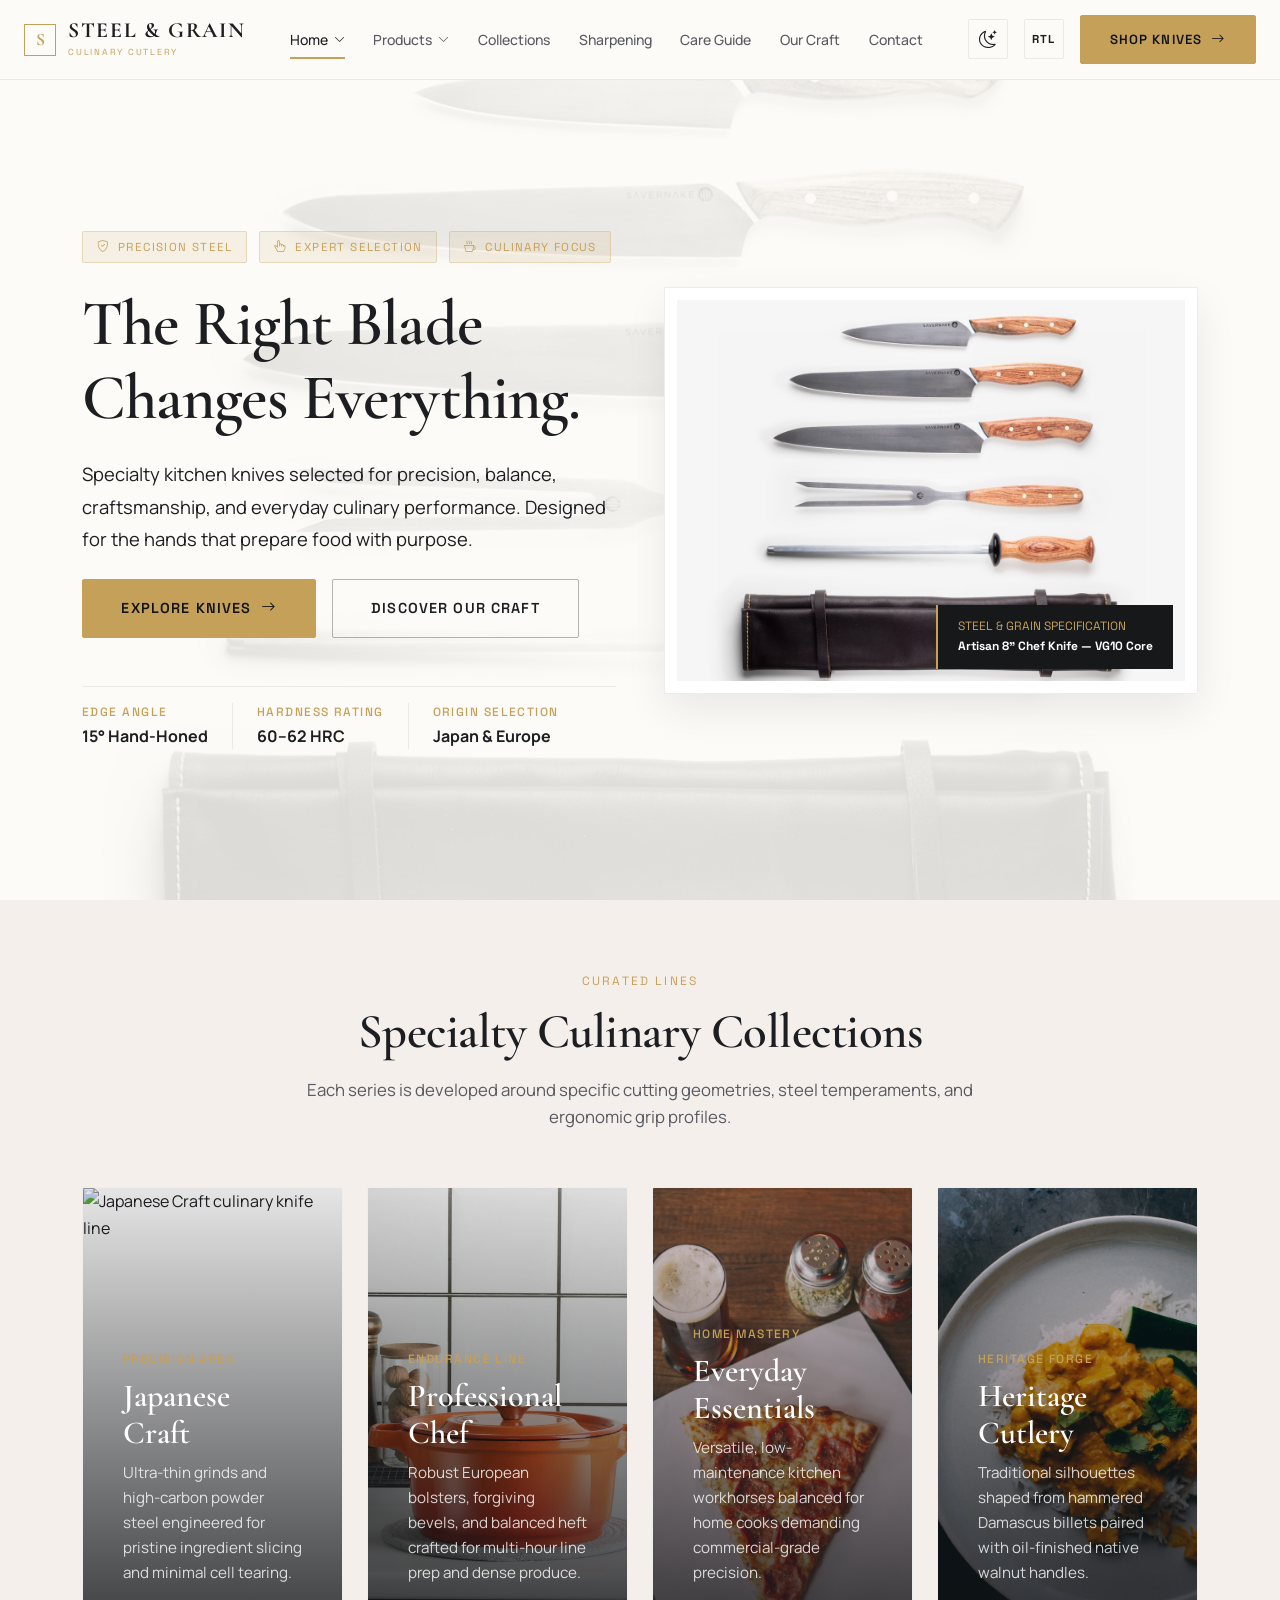
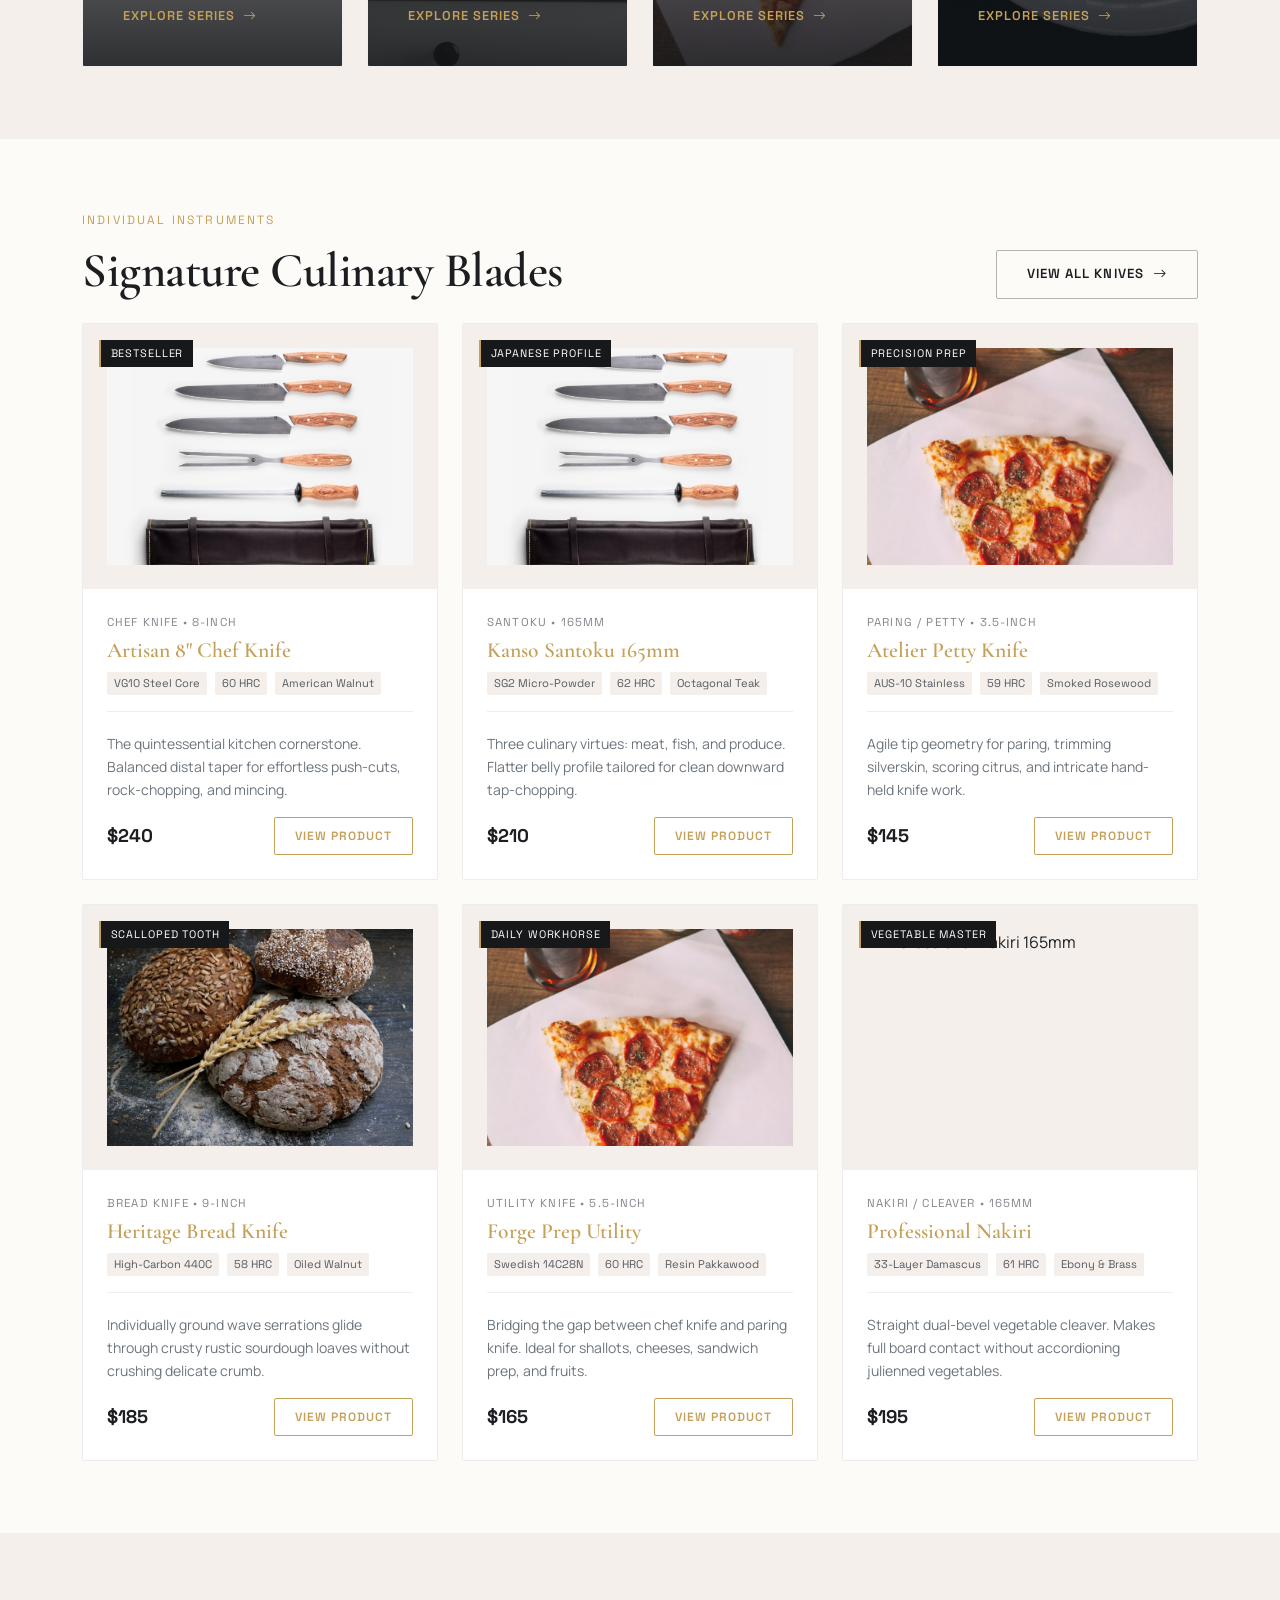
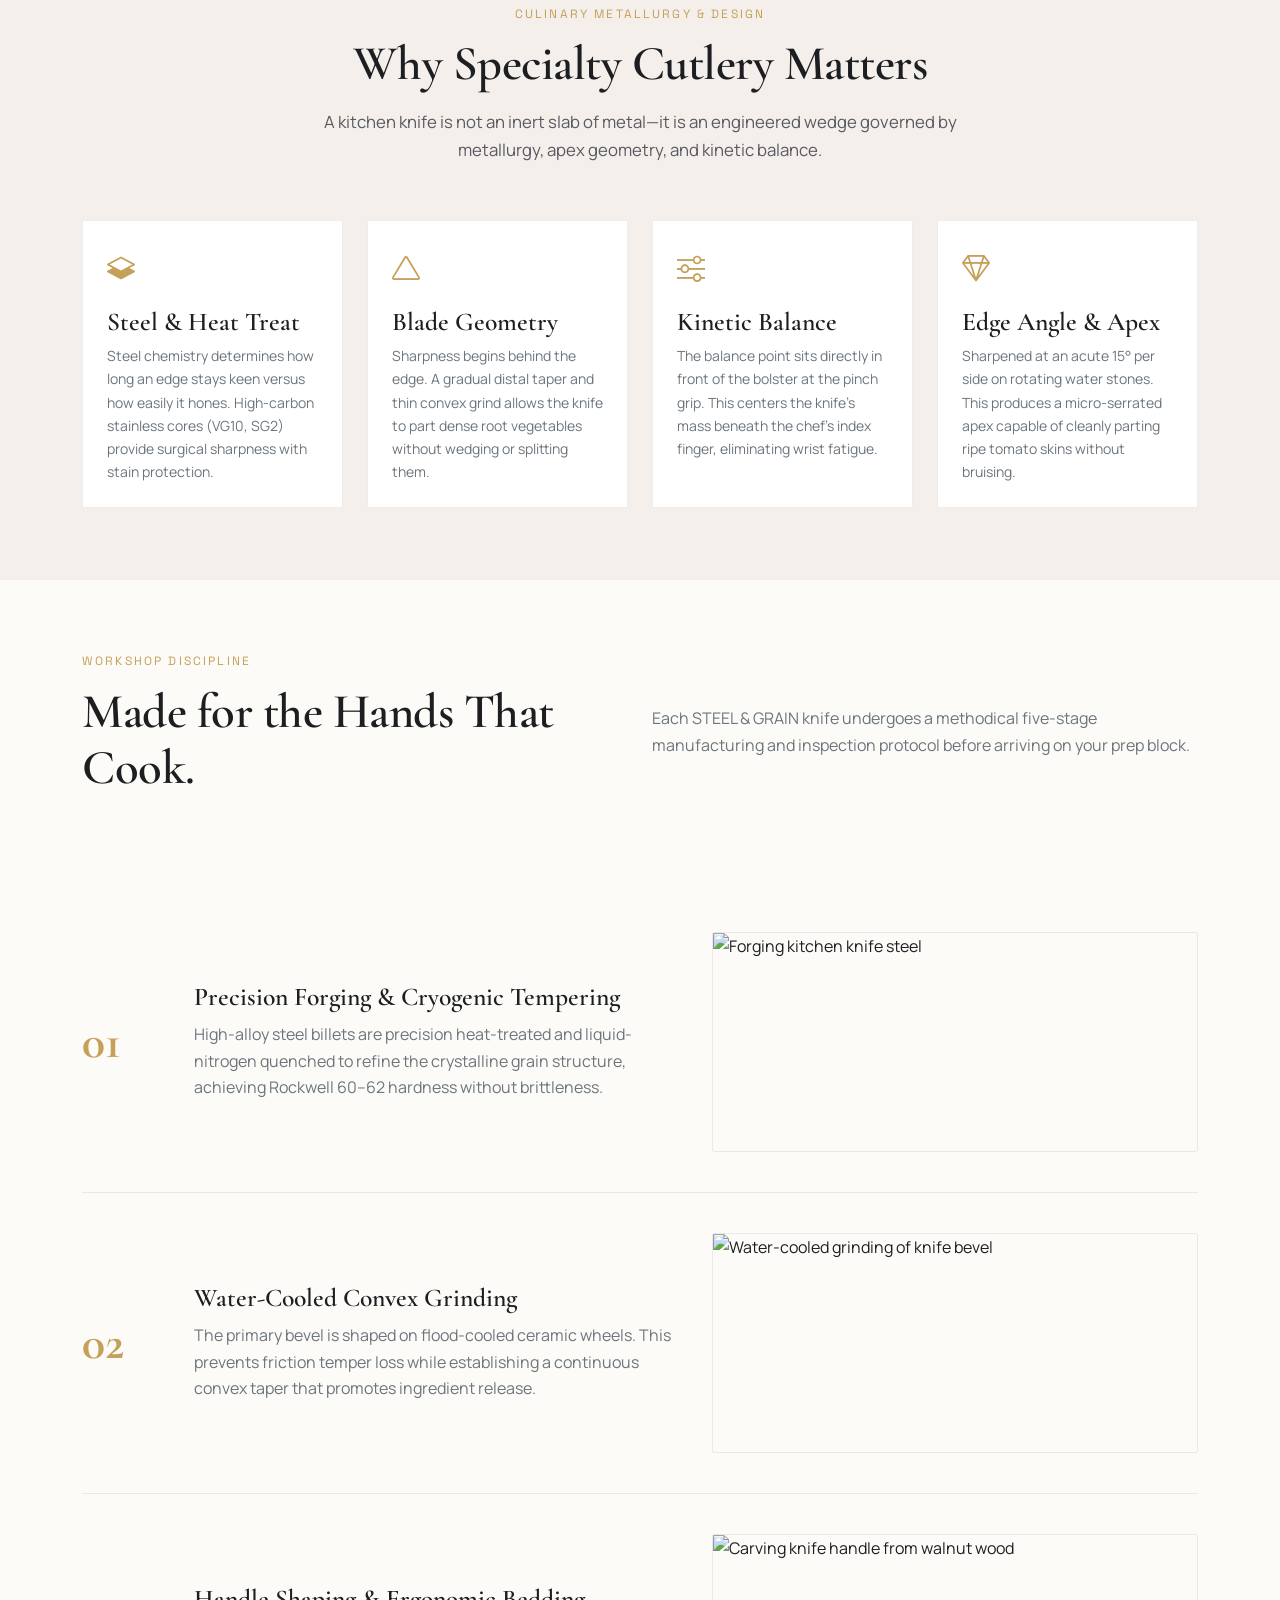
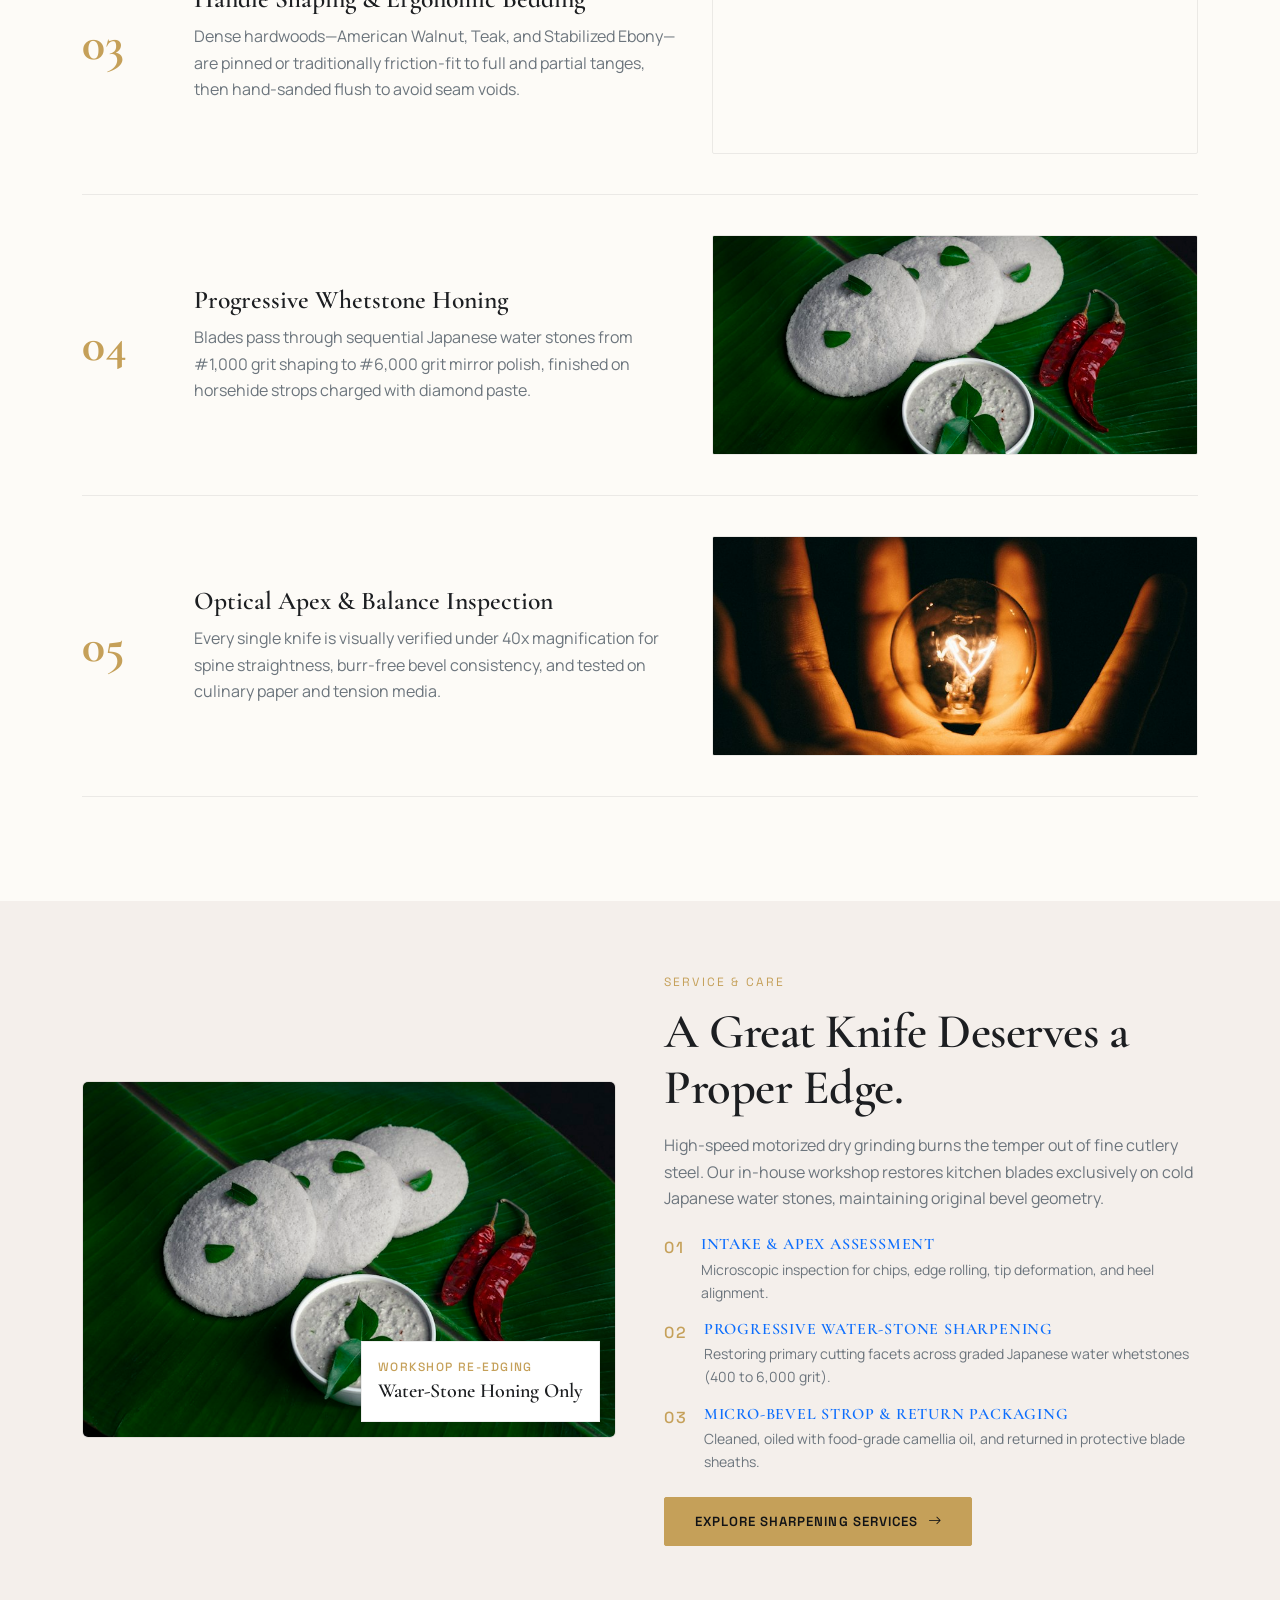
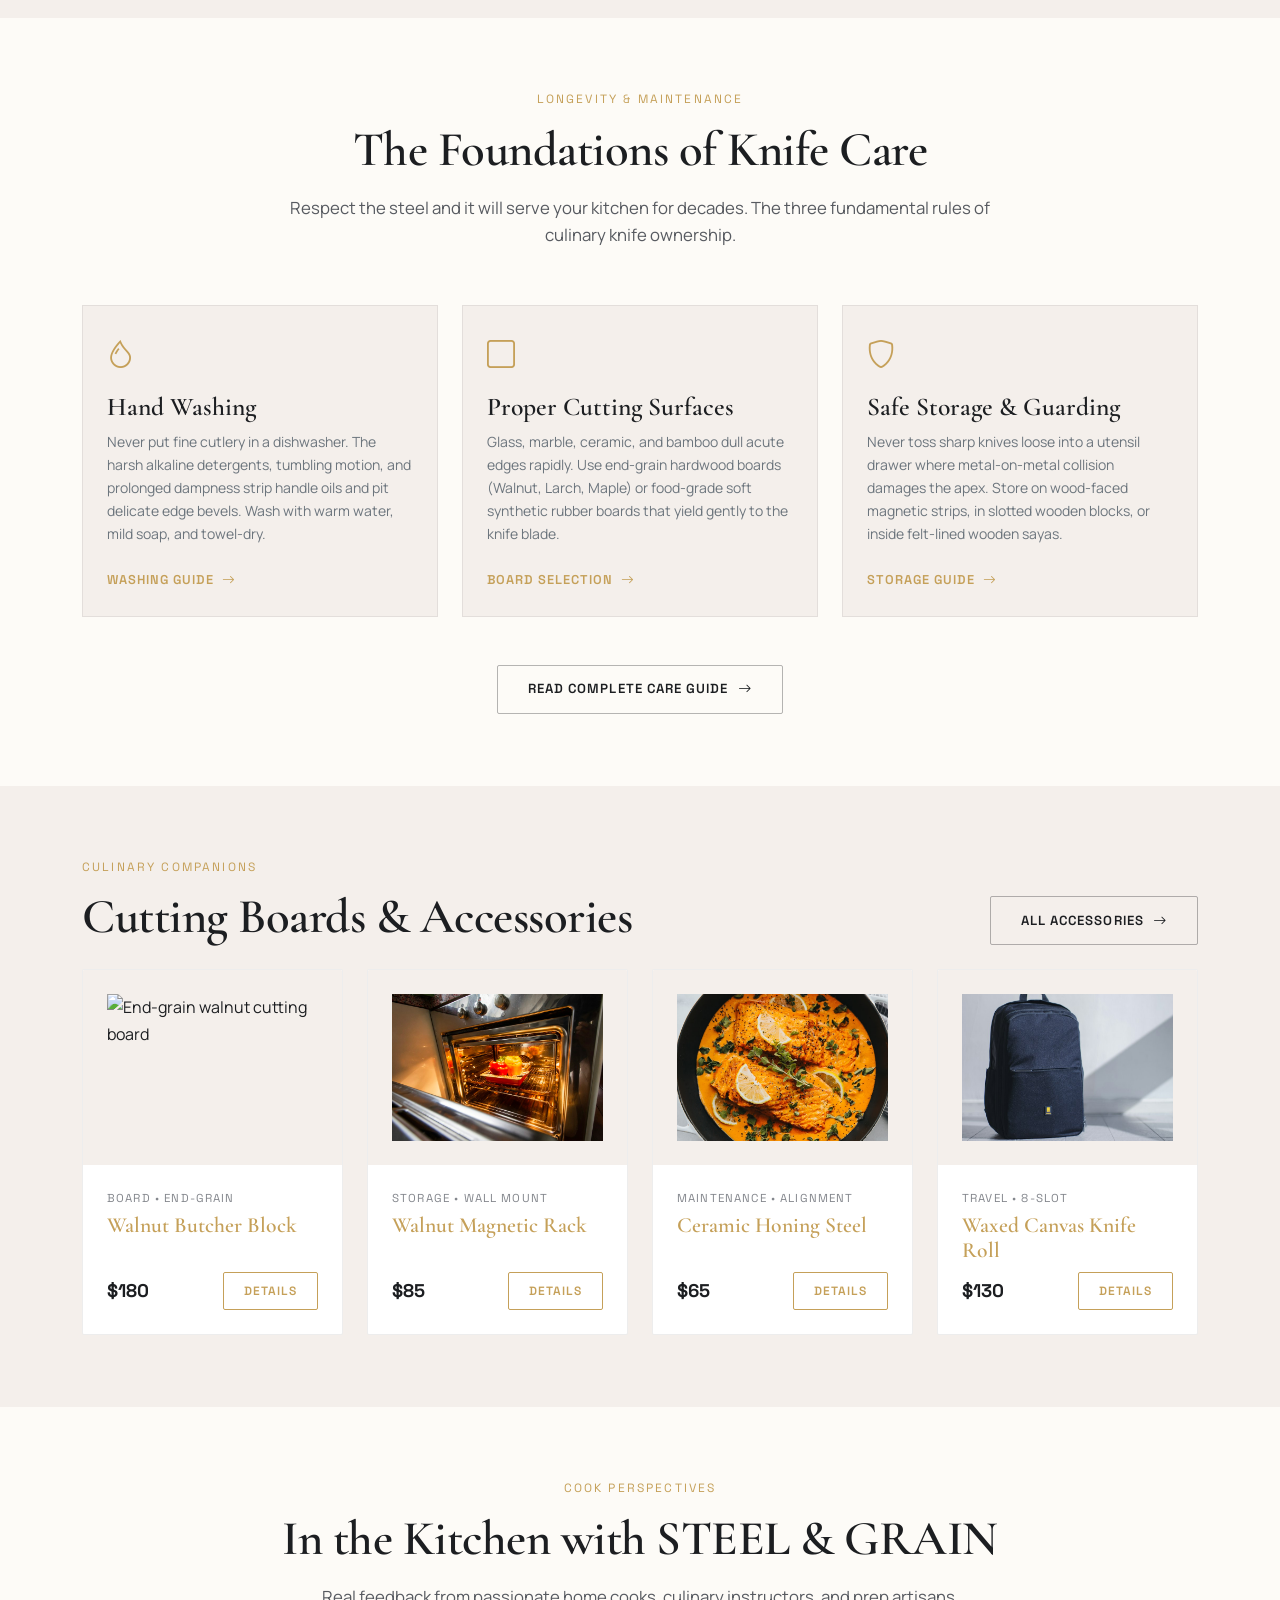
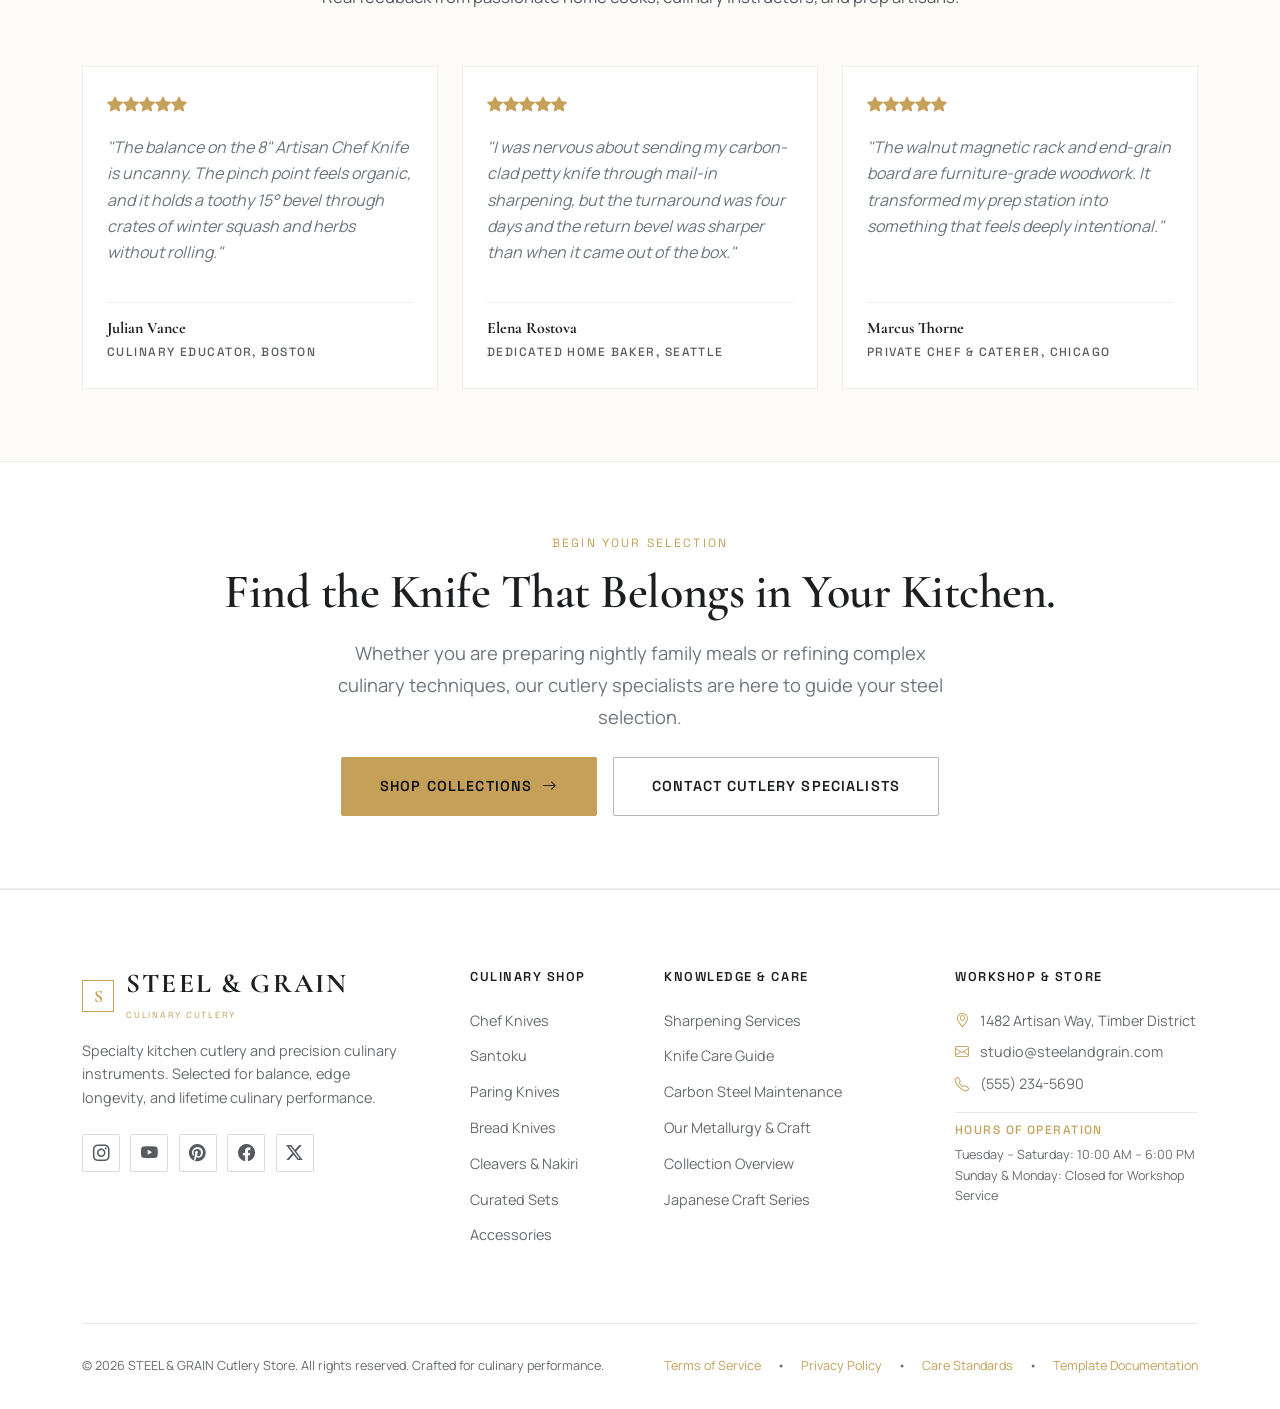
==== index.html @ d7cf9716 "Your commit message" ====
﻿<!DOCTYPE html>
<html lang="en" data-theme="light">

<head>
  <meta charset="UTF-8">
  <meta name="viewport" content="width=device-width, initial-scale=1.0">
  <title>STEEL & GRAIN - Precision Crafted Kitchen Knives & Specialty Cutlery</title>
  <meta name="description"
    content="Specialty culinary kitchen cutlery, Japanese-inspired blades, European chef knives, professional sharpening services, and knife care education.">
  <meta name="keywords"
    content="kitchen knives, chef knife, santoku, paring knife, culinary cutlery, knife sharpening, handcrafted kitchen knives">

  <!-- Open Graph Metadata -->
  <meta property="og:title" content="STEEL & GRAIN - Precision Crafted Kitchen Knives">
  <meta property="og:description"
    content="Precision cutlery selected for balance, edge retention, craftsmanship, and everyday culinary performance.">
  <meta property="og:image" content="assets/images/hero/hero-1.jpg">
  <meta property="og:type" content="website">

  <!-- Favicon -->
  <link rel="icon" type="image/svg+xml" href="assets/images/favicon.svg">
  <link rel="icon" type="image/png" sizes="32x32" href="assets/images/favicon-32x32.png">
  <link rel="apple-touch-icon" sizes="180x180" href="assets/images/apple-touch-icon.png">

  <!-- Stylesheets -->
  <link rel="stylesheet" href="assets/css/bootstrap.min.css">
  <link rel="stylesheet" href="assets/css/style.css">
</head>

<body>

  <!-- ==========================================================================
       HEADER & MANDATORY NAVBAR
       ========================================================================== -->
  <header class="site-header" id="siteHeader">
    <div class="navbar-container">
      <!-- Logo -->
      <a href="index.html" class="brand-logo" aria-label="STEEL & GRAIN Home">
        <div class="brand-symbol">S</div>
        <div class="brand-text">
          <span class="brand-title">STEEL & GRAIN</span>
          <span class="brand-sub">CULINARY CUTLERY</span>
        </div>
      </a>

      <!-- Desktop Navigation -->
      <nav class="d-none d-lg-block" aria-label="Main Navigation">
        <ul class="desktop-nav">
          <!-- Home Dropdown -->
          <li class="nav-item">
            <a href="index.html" class="nav-link-custom active" aria-haspopup="true" aria-expanded="false">
              Home <i class="bi bi-chevron-down"></i>
            </a>
            <div class="nav-dropdown">
              <a href="index.html" class="dropdown-link">
                <span>Home 1 &mdash; Brand Showcase</span>
                <span class="dropdown-tag">Default</span>
              </a>
              <a href="home-2.html" class="dropdown-link">
                <span>Home 2 &mdash; Inside the Craft</span>
                <span class="dropdown-tag">Editorial</span>
              </a>
            </div>
          </li>

          <!-- Products Dropdown -->
          <li class="nav-item">
            <a href="products.html" class="nav-link-custom" aria-haspopup="true" aria-expanded="false">
              Products <i class="bi bi-chevron-down"></i>
            </a>
            <div class="nav-dropdown dropdown-wide">
              <a href="products.html?type=chef" class="dropdown-link">
                <span>Chef Knives</span>
                <span class="dropdown-tag">6" / 8" / 10"</span>
              </a>
              <a href="products.html?type=santoku" class="dropdown-link">
                <span>Santoku</span>
                <span class="dropdown-tag">165mm / 180mm</span>
              </a>
              <a href="products.html?type=paring" class="dropdown-link">
                <span>Paring Knives</span>
                <span class="dropdown-tag">3.5" / 4"</span>
              </a>
              <a href="products.html?type=utility" class="dropdown-link">
                <span>Utility Knives</span>
                <span class="dropdown-tag">Prep Blades</span>
              </a>
              <a href="products.html?type=bread" class="dropdown-link">
                <span>Bread Knives</span>
                <span class="dropdown-tag">Serrated</span>
              </a>
              <a href="products.html?type=cleaver" class="dropdown-link">
                <span>Cleavers & Nakiri</span>
                <span class="dropdown-tag">Vegetable</span>
              </a>
              <a href="products.html?type=sets" class="dropdown-link">
                <span>Knife Sets</span>
                <span class="dropdown-tag">Curated</span>
              </a>
              <a href="products.html?type=accessories" class="dropdown-link">
                <span>Accessories</span>
                <span class="dropdown-tag">Boards & Rolls</span>
              </a>
            </div>
          </li>

          <li class="nav-item"><a href="collections.html" class="nav-link-custom">Collections</a></li>
          <li class="nav-item"><a href="sharpening.html" class="nav-link-custom">Sharpening</a></li>
          <li class="nav-item"><a href="care-guide.html" class="nav-link-custom">Care Guide</a></li>
          <li class="nav-item"><a href="our-craft.html" class="nav-link-custom">Our Craft</a></li>
          <li class="nav-item"><a href="contact.html" class="nav-link-custom">Contact</a></li>
        </ul>
      </nav>

      <!-- Actions: Theme Toggle & Shop Knives CTA -->
      <div class="header-actions">
        <button type="button" class="theme-toggle-btn" id="themeToggle" aria-label="Toggle Dark/Light Mode">
          <i class="bi bi-moon-stars"></i>
        </button>
        <button type="button" class="rtl-toggle-btn" id="rtlToggle" aria-label="Toggle RTL/LTR Direction">RTL</button>

        <a href="products.html" class="btn btn-brass d-none d-sm-inline-flex">
          <span>Shop Knives</span>
          <i class="bi bi-arrow-right"></i>
        </a>

        <!-- Mobile Hamburger Toggle -->
        <button type="button" class="mobile-nav-toggle" id="mobileNavToggle" aria-label="Toggle Mobile Navigation"
          aria-expanded="false">
          <i class="bi bi-list"></i>
        </button>
      </div>
    </div>
  </header>

  <!-- Mobile Navigation Drawer -->
  <div class="mobile-nav-drawer" id="mobileNavDrawer">
    <div class="mobile-nav-content-wrap">
      <div class="mobile-nav-body">
        <ul class="mobile-nav-list">
          <!-- Home -->
          <li class="mobile-nav-item">
            <a href="#" class="mobile-nav-link mobile-dropdown-toggle">
              <span>Home</span>
              <i class="bi bi-chevron-down"></i>
            </a>
            <ul class="mobile-subnav">
              <li>
                <a href="index.html" class="mobile-subnav-link">
                  <span>Home 1 &mdash; Brand Showcase</span>
                  <span class="dropdown-tag">Default</span>
                </a>
              </li>
              <li>
                <a href="home-2.html" class="mobile-subnav-link">
                  <span>Home 2 &mdash; Inside the Craft</span>
                  <span class="dropdown-tag">Editorial</span>
                </a>
              </li>
            </ul>
          </li>

          <!-- Products -->
          <li class="mobile-nav-item">
            <a href="#" class="mobile-nav-link mobile-dropdown-toggle">
              <span>Products</span>
              <i class="bi bi-chevron-down"></i>
            </a>
            <ul class="mobile-subnav">
              <li>
                <a href="products.html" class="mobile-subnav-link">
                  <span>All Products</span>
                  <span class="dropdown-tag">Overview</span>
                </a>
              </li>
              <li>
                <a href="products.html?type=chef" class="mobile-subnav-link">
                  <span>Chef Knives</span>
                  <span class="dropdown-tag">6" / 8" / 10"</span>
                </a>
              </li>
              <li>
                <a href="products.html?type=santoku" class="mobile-subnav-link">
                  <span>Santoku</span>
                  <span class="dropdown-tag">165mm / 180mm</span>
                </a>
              </li>
              <li>
                <a href="products.html?type=paring" class="mobile-subnav-link">
                  <span>Paring Knives</span>
                  <span class="dropdown-tag">3.5" / 4"</span>
                </a>
              </li>
              <li>
                <a href="products.html?type=utility" class="mobile-subnav-link">
                  <span>Utility Knives</span>
                  <span class="dropdown-tag">Prep Blades</span>
                </a>
              </li>
              <li>
                <a href="products.html?type=bread" class="mobile-subnav-link">
                  <span>Bread Knives</span>
                  <span class="dropdown-tag">Serrated</span>
                </a>
              </li>
              <li>
                <a href="products.html?type=cleaver" class="mobile-subnav-link">
                  <span>Cleavers & Nakiri</span>
                  <span class="dropdown-tag">Vegetable</span>
                </a>
              </li>
              <li>
                <a href="products.html?type=sets" class="mobile-subnav-link">
                  <span>Knife Sets</span>
                  <span class="dropdown-tag">Curated</span>
                </a>
              </li>
              <li>
                <a href="products.html?type=accessories" class="mobile-subnav-link">
                  <span>Accessories</span>
                  <span class="dropdown-tag">Boards & Rolls</span>
                </a>
              </li>
            </ul>
          </li>

          <li class="mobile-nav-item"><a href="collections.html" class="mobile-nav-link">Collections</a></li>
          <li class="mobile-nav-item"><a href="sharpening.html" class="mobile-nav-link">Sharpening</a></li>
          <li class="mobile-nav-item"><a href="care-guide.html" class="mobile-nav-link">Care Guide</a></li>
          <li class="mobile-nav-item"><a href="our-craft.html" class="mobile-nav-link">Our Craft</a></li>
          <li class="mobile-nav-item"><a href="contact.html" class="mobile-nav-link">Contact</a></li>
        </ul>
      </div>

      <!-- Controls & CTA inside Menu Page -->
      <div class="mobile-drawer-footer pt-4 border-top border-subtle">
        <div class="drawer-controls-box mb-3 p-3 bg-subtle rounded border border-subtle">
          <div class="d-flex align-items-center justify-content-between py-1">
            <span class="font-mono small text-secondary">Color Theme</span>
            <button type="button" class="theme-toggle-btn" aria-label="Toggle Dark/Light Mode">
              <i class="bi bi-moon-stars"></i>
            </button>
          </div>
          <div class="divider-fine my-2" style="margin: 0.5rem 0 !important;"></div>
          <div class="d-flex align-items-center justify-content-between py-1">
            <span class="font-mono small text-secondary">Layout Direction</span>
            <button type="button" class="rtl-toggle-btn" aria-label="Toggle RTL/LTR Direction">RTL</button>
          </div>
        </div>

        <a href="products.html" class="btn btn-brass w-100 mb-3">
          <span>Shop Knives</span>
          <i class="bi bi-arrow-right"></i>
        </a>
        <p class="tech-label text-muted text-center mb-0">STEEL & GRAIN &mdash; EST. 2018</p>
      </div>
    </div>
  </div>

  <main>
    <!-- ==========================================================================
         HERO SECTION
         ========================================================================== -->
    <section class="hero-editorial">
      <img src="assets/images/hero/hero-1.jpg" alt="Culinary chef knife on prep counter" class="hero-bg-overlay">
      <div class="container position-relative">
        <div class="row align-items-center g-5">
          <div class="col-lg-6 hero-fade">
            <div class="hero-indicators">
              <span class="hero-pill"><i class="bi bi-shield-check"></i> Precision Steel</span>
              <span class="hero-pill"><i class="bi bi-hand-index-thumb"></i> Expert Selection</span>
              <span class="hero-pill"><i class="bi bi-cup-hot"></i> Culinary Focus</span>
            </div>
            <h1 class="font-display">The Right Blade Changes Everything.</h1>
            <p class="lead my-4">
              Specialty kitchen knives selected for precision, balance, craftsmanship, and everyday culinary
              performance. Designed for the hands that prepare food with purpose.
            </p>
            <div class="d-flex flex-wrap gap-3">
              <a href="products.html" class="btn btn-brass btn-lg-custom">
                <span>Explore Knives</span>
                <i class="bi bi-arrow-right"></i>
              </a>
              <a href="our-craft.html" class="btn btn-outline-custom btn-lg-custom">
                <span>Discover Our Craft</span>
              </a>
            </div>
            <div class="mt-5 pt-3 border-top border-subtle d-flex gap-4">
              <div>
                <span class="tech-label text-brass d-block">Edge Angle</span>
                <span class="fw-bold font-mono">15&deg; Hand-Honed</span>
              </div>
              <div class="border-start border-subtle ps-4">
                <span class="tech-label text-brass d-block">Hardness Rating</span>
                <span class="fw-bold font-mono">60&ndash;62 HRC</span>
              </div>
              <div class="border-start border-subtle ps-4">
                <span class="tech-label text-brass d-block">Origin Selection</span>
                <span class="fw-bold font-mono">Japan & Europe</span>
              </div>
            </div>
          </div>

          <div class="col-lg-6 hero-fade">
            <div class="hero-image-frame">
              <img src="assets/images/hero/hero-1.jpg"
                alt="Macro view of precision chef knife slicing fresh ingredients" data-lightbox-trigger>
              <div class="hero-image-tag">
                <div class="text-brass">STEEL & GRAIN SPECIFICATION</div>
                <div class="fw-bold">Artisan 8" Chef Knife &mdash; VG10 Core</div>
              </div>
            </div>
          </div>
        </div>
      </div>
    </section>

    <!-- ==========================================================================
         FEATURED COLLECTIONS
         ========================================================================== -->
    <section class="py-5 bg-subtle curated-lines-section" id="curated-collections">
      <div class="container py-lg-4">
        <div class="section-header text-center scroll-reveal">
          <span class="section-eyebrow">Curated Lines</span>
          <h2 class="section-title">Specialty Culinary Collections</h2>
          <p class="section-subtitle">Each series is developed around specific cutting geometries, steel temperaments,
            and ergonomic grip profiles.</p>
        </div>

        <div class="row g-4 justify-content-center">
          <div class="col-12 col-md-6 col-lg-3 scroll-reveal">
            <div class="collection-card-lg">
              <img src="assets/images/santoku/atelier-santoku-180.jpg" alt="Japanese Craft culinary knife line">
              <div class="collection-card-overlay">
                <span class="badge-mono text-brass mb-2">PRECISION APEX</span>
                <h3>Japanese Craft</h3>
                <p>Ultra-thin grinds and high-carbon powder steel engineered for pristine ingredient slicing and minimal
                  cell tearing.</p>
                <a href="collection-details.html" class="link-arrow">Explore Series <i
                    class="bi bi-arrow-right"></i></a>
              </div>
            </div>
          </div>

          <div class="col-12 col-md-6 col-lg-3 scroll-reveal">
            <div class="collection-card-lg">
              <img src="assets/images/chef-knives/pro-10-chef.jpg" alt="Professional Chef cutlery series">
              <div class="collection-card-overlay">
                <span class="badge-mono text-brass mb-2">ENDURANCE LINE</span>
                <h3>Professional Chef</h3>
                <p>Robust European bolsters, forgiving bevels, and balanced heft crafted for multi-hour line prep and
                  dense produce.</p>
                <a href="collections.html" class="link-arrow">Explore Series <i class="bi bi-arrow-right"></i></a>
              </div>
            </div>
          </div>

          <div class="col-12 col-md-6 col-lg-3 scroll-reveal">
            <div class="collection-card-lg">
              <img src="assets/images/chef-knives/kanso-6-chef.jpg" alt="Everyday Essentials cutlery">
              <div class="collection-card-overlay">
                <span class="badge-mono text-brass mb-2">HOME MASTERY</span>
                <h3>Everyday Essentials</h3>
                <p>Versatile, low-maintenance kitchen workhorses balanced for home cooks demanding commercial-grade
                  precision.</p>
                <a href="collections.html" class="link-arrow">Explore Series <i class="bi bi-arrow-right"></i></a>
              </div>
            </div>
          </div>

          <div class="col-12 col-md-6 col-lg-3 scroll-reveal">
            <div class="collection-card-lg">
              <img src="assets/images/cleavers/heritage-cleaver.jpg" alt="Heritage Cutlery collection">
              <div class="collection-card-overlay">
                <span class="badge-mono text-brass mb-2">HERITAGE FORGE</span>
                <h3>Heritage Cutlery</h3>
                <p>Traditional silhouettes shaped from hammered Damascus billets paired with oil-finished native walnut
                  handles.</p>
                <a href="collections.html" class="link-arrow">Explore Series <i class="bi bi-arrow-right"></i></a>
              </div>
            </div>
          </div>
        </div>
      </div>
    </section>

    <!-- ==========================================================================
         SIGNATURE KNIVES SHOWCASE
         ========================================================================== -->
    <section class="py-5">
      <div class="container py-lg-4">
        <div class="d-flex flex-wrap justify-content-between align-items-end mb-4 scroll-reveal">
          <div>
            <span class="section-eyebrow">Individual Instruments</span>
            <h2 class="section-title mb-0">Signature Culinary Blades</h2>
          </div>
          <a href="products.html" class="btn btn-outline-custom mt-3 mt-sm-0">
            <span>View All Knives</span>
            <i class="bi bi-arrow-right"></i>
          </a>
        </div>

        <div class="row g-4">
          <!-- Knife 1: Artisan 8" Chef -->
          <div class="col-md-6 col-lg-4 scroll-reveal">
            <div class="knife-card">
              <div class="knife-card-media">
                <span class="knife-card-badge">Bestseller</span>
                <img src="assets/images/chef-knives/artisan-8-chef.jpg" alt="Artisan 8 inch Chef Knife">
              </div>
              <div class="knife-card-body">
                <span class="knife-card-type">Chef Knife &bull; 8-Inch</span>
                <h3 class="knife-card-title"><a href="product-details.html">Artisan 8" Chef Knife</a></h3>
                <div class="knife-card-specs">
                  <span class="spec-pill">VG10 Steel Core</span>
                  <span class="spec-pill">60 HRC</span>
                  <span class="spec-pill">American Walnut</span>
                </div>
                <p class="small text-secondary mb-3">
                  The quintessential kitchen cornerstone. Balanced distal taper for effortless push-cuts, rock-chopping,
                  and mincing.
                </p>
                <div class="knife-card-footer">
                  <span class="knife-price">$240</span>
                  <a href="product-details.html" class="btn btn-sm-custom btn-outline-brass">View Product</a>
                </div>
              </div>
            </div>
          </div>

          <!-- Knife 2: Kanso Santoku -->
          <div class="col-md-6 col-lg-4 scroll-reveal">
            <div class="knife-card">
              <div class="knife-card-media">
                <span class="knife-card-badge">Japanese Profile</span>
                <img src="assets/images/santoku/kanso-santoku-165.jpg" alt="Kanso Santoku 165mm">
              </div>
              <div class="knife-card-body">
                <span class="knife-card-type">Santoku &bull; 165mm</span>
                <h3 class="knife-card-title"><a href="product-details.html">Kanso Santoku 165mm</a></h3>
                <div class="knife-card-specs">
                  <span class="spec-pill">SG2 Micro-Powder</span>
                  <span class="spec-pill">62 HRC</span>
                  <span class="spec-pill">Octagonal Teak</span>
                </div>
                <p class="small text-secondary mb-3">
                  Three culinary virtues: meat, fish, and produce. Flatter belly profile tailored for clean downward
                  tap-chopping.
                </p>
                <div class="knife-card-footer">
                  <span class="knife-price">$210</span>
                  <a href="product-details.html" class="btn btn-sm-custom btn-outline-brass">View Product</a>
                </div>
              </div>
            </div>
          </div>

          <!-- Knife 3: Atelier Petty -->
          <div class="col-md-6 col-lg-4 scroll-reveal">
            <div class="knife-card">
              <div class="knife-card-media">
                <span class="knife-card-badge">Precision Prep</span>
                <img src="assets/images/paring/petty-paring-35.jpg" alt="Atelier Petty Knife 3.5 inch">
              </div>
              <div class="knife-card-body">
                <span class="knife-card-type">Paring / Petty &bull; 3.5-Inch</span>
                <h3 class="knife-card-title"><a href="product-details.html">Atelier Petty Knife</a></h3>
                <div class="knife-card-specs">
                  <span class="spec-pill">AUS-10 Stainless</span>
                  <span class="spec-pill">59 HRC</span>
                  <span class="spec-pill">Smoked Rosewood</span>
                </div>
                <p class="small text-secondary mb-3">
                  Agile tip geometry for paring, trimming silverskin, scoring citrus, and intricate hand-held knife
                  work.
                </p>
                <div class="knife-card-footer">
                  <span class="knife-price">$145</span>
                  <a href="product-details.html" class="btn btn-sm-custom btn-outline-brass">View Product</a>
                </div>
              </div>
            </div>
          </div>

          <!-- Knife 4: Heritage Bread Knife -->
          <div class="col-md-6 col-lg-4 scroll-reveal">
            <div class="knife-card">
              <div class="knife-card-media">
                <span class="knife-card-badge">Scalloped Tooth</span>
                <img src="assets/images/bread-knives/heritage-bread-9.jpg" alt="Heritage 9 inch Bread Knife">
              </div>
              <div class="knife-card-body">
                <span class="knife-card-type">Bread Knife &bull; 9-Inch</span>
                <h3 class="knife-card-title"><a href="product-details.html">Heritage Bread Knife</a></h3>
                <div class="knife-card-specs">
                  <span class="spec-pill">High-Carbon 440C</span>
                  <span class="spec-pill">58 HRC</span>
                  <span class="spec-pill">Oiled Walnut</span>
                </div>
                <p class="small text-secondary mb-3">
                  Individually ground wave serrations glide through crusty rustic sourdough loaves without crushing
                  delicate crumb.
                </p>
                <div class="knife-card-footer">
                  <span class="knife-price">$185</span>
                  <a href="product-details.html" class="btn btn-sm-custom btn-outline-brass">View Product</a>
                </div>
              </div>
            </div>
          </div>

          <!-- Knife 5: Forge Prep Utility -->
          <div class="col-md-6 col-lg-4 scroll-reveal">
            <div class="knife-card">
              <div class="knife-card-media">
                <span class="knife-card-badge">Daily Workhorse</span>
                <img src="assets/images/chef-knives/kanso-6-chef.jpg" alt="Forge Prep Utility Knife">
              </div>
              <div class="knife-card-body">
                <span class="knife-card-type">Utility Knife &bull; 5.5-Inch</span>
                <h3 class="knife-card-title"><a href="product-details.html">Forge Prep Utility</a></h3>
                <div class="knife-card-specs">
                  <span class="spec-pill">Swedish 14C28N</span>
                  <span class="spec-pill">60 HRC</span>
                  <span class="spec-pill">Resin Pakkawood</span>
                </div>
                <p class="small text-secondary mb-3">
                  Bridging the gap between chef knife and paring knife. Ideal for shallots, cheeses, sandwich prep, and
                  fruits.
                </p>
                <div class="knife-card-footer">
                  <span class="knife-price">$165</span>
                  <a href="product-details.html" class="btn btn-sm-custom btn-outline-brass">View Product</a>
                </div>
              </div>
            </div>
          </div>

          <!-- Knife 6: Professional Nakiri -->
          <div class="col-md-6 col-lg-4 scroll-reveal">
            <div class="knife-card">
              <div class="knife-card-media">
                <span class="knife-card-badge">Vegetable Master</span>
                <img src="assets/images/cleavers/vegetable-cleaver.jpg" alt="Professional Nakiri 165mm">
              </div>
              <div class="knife-card-body">
                <span class="knife-card-type">Nakiri / Cleaver &bull; 165mm</span>
                <h3 class="knife-card-title"><a href="product-details.html">Professional Nakiri</a></h3>
                <div class="knife-card-specs">
                  <span class="spec-pill">33-Layer Damascus</span>
                  <span class="spec-pill">61 HRC</span>
                  <span class="spec-pill">Ebony & Brass</span>
                </div>
                <p class="small text-secondary mb-3">
                  Straight dual-bevel vegetable cleaver. Makes full board contact without accordioning julienned
                  vegetables.
                </p>
                <div class="knife-card-footer">
                  <span class="knife-price">$195</span>
                  <a href="product-details.html" class="btn btn-sm-custom btn-outline-brass">View Product</a>
                </div>
              </div>
            </div>
          </div>
        </div>
      </div>
    </section>

    <!-- ==========================================================================
         WHY SPECIALTY CUTLERY (EDUCATIONAL METALLURGY & GEOMETRY)
         ========================================================================== -->
    <section class="py-5 bg-subtle">
      <div class="container py-lg-4">
        <div class="section-header text-center scroll-reveal">
          <span class="section-eyebrow">Culinary Metallurgy & Design</span>
          <h2 class="section-title">Why Specialty Cutlery Matters</h2>
          <p class="section-subtitle">A kitchen knife is not an inert slab of metal&mdash;it is an engineered wedge
            governed by metallurgy, apex geometry, and kinetic balance.</p>
        </div>

        <div class="row g-4">
          <div class="col-md-6 col-lg-3 scroll-reveal">
            <div class="p-4 bg-card-custom h-100 border border-subtle">
              <div class="text-brass fs-3 mb-3"><i class="bi bi-layers-half"></i></div>
              <h4 class="font-display">Steel & Heat Treat</h4>
              <p class="small text-secondary mb-0">
                Steel chemistry determines how long an edge stays keen versus how easily it hones. High-carbon stainless
                cores (VG10, SG2) provide surgical sharpness with stain protection.
              </p>
            </div>
          </div>

          <div class="col-md-6 col-lg-3 scroll-reveal">
            <div class="p-4 bg-card-custom h-100 border border-subtle">
              <div class="text-brass fs-3 mb-3"><i class="bi bi-triangle"></i></div>
              <h4 class="font-display">Blade Geometry</h4>
              <p class="small text-secondary mb-0">
                Sharpness begins behind the edge. A gradual distal taper and thin convex grind allows the knife to part
                dense root vegetables without wedging or splitting them.
              </p>
            </div>
          </div>

          <div class="col-md-6 col-lg-3 scroll-reveal">
            <div class="p-4 bg-card-custom h-100 border border-subtle">
              <div class="text-brass fs-3 mb-3"><i class="bi bi-sliders"></i></div>
              <h4 class="font-display">Kinetic Balance</h4>
              <p class="small text-secondary mb-0">
                The balance point sits directly in front of the bolster at the pinch grip. This centers the knife's mass
                beneath the chef's index finger, eliminating wrist fatigue.
              </p>
            </div>
          </div>

          <div class="col-md-6 col-lg-3 scroll-reveal">
            <div class="p-4 bg-card-custom h-100 border border-subtle">
              <div class="text-brass fs-3 mb-3"><i class="bi bi-gem"></i></div>
              <h4 class="font-display">Edge Angle & Apex</h4>
              <p class="small text-secondary mb-0">
                Sharpened at an acute 15&deg; per side on rotating water stones. This produces a micro-serrated apex
                capable of cleanly parting ripe tomato skins without bruising.
              </p>
            </div>
          </div>
        </div>
      </div>
    </section>

    <!-- ==========================================================================
         CRAFTSMANSHIP FEATURE (NUMBERED TIMELINE)
         ========================================================================== -->
    <section class="py-5">
      <div class="container py-lg-4">
        <div class="row align-items-center mb-5 scroll-reveal">
          <div class="col-lg-6">
            <span class="section-eyebrow">Workshop Discipline</span>
            <h2 class="section-title">Made for the Hands That Cook.</h2>
          </div>
          <div class="col-lg-6">
            <p class="text-secondary mb-0">
              Each STEEL & GRAIN knife undergoes a methodical five-stage manufacturing and inspection protocol before
              arriving on your prep block.
            </p>
          </div>
        </div>

        <div class="craft-timeline">
          <!-- Step 1 -->
          <div class="craft-step scroll-reveal">
            <div class="craft-step-num">01</div>
            <div class="craft-step-content">
              <h4>Precision Forging & Cryogenic Tempering</h4>
              <p class="text-secondary mb-0">
                High-alloy steel billets are precision heat-treated and liquid-nitrogen quenched to refine the
                crystalline grain structure, achieving Rockwell 60&ndash;62 hardness without brittleness.
              </p>
            </div>
            <div class="craft-step-media">
              <img src="assets/images/craftsmanship/forging.jpg" alt="Forging kitchen knife steel">
            </div>
          </div>

          <!-- Step 2 -->
          <div class="craft-step scroll-reveal">
            <div class="craft-step-num">02</div>
            <div class="craft-step-content">
              <h4>Water-Cooled Convex Grinding</h4>
              <p class="text-secondary mb-0">
                The primary bevel is shaped on flood-cooled ceramic wheels. This prevents friction temper loss while
                establishing a continuous convex taper that promotes ingredient release.
              </p>
            </div>
            <div class="craft-step-media">
              <img src="assets/images/craftsmanship/grinding.jpg" alt="Water-cooled grinding of knife bevel">
            </div>
          </div>

          <!-- Step 3 -->
          <div class="craft-step scroll-reveal">
            <div class="craft-step-num">03</div>
            <div class="craft-step-content">
              <h4>Handle Shaping & Ergonomic Bedding</h4>
              <p class="text-secondary mb-0">
                Dense hardwoods&mdash;American Walnut, Teak, and Stabilized Ebony&mdash;are pinned or traditionally
                friction-fit to full and partial tanges, then hand-sanded flush to avoid seam voids.
              </p>
            </div>
            <div class="craft-step-media">
              <img src="assets/images/craftsmanship/handle-craft.jpg" alt="Carving knife handle from walnut wood">
            </div>
          </div>

          <!-- Step 4 -->
          <div class="craft-step scroll-reveal">
            <div class="craft-step-num">04</div>
            <div class="craft-step-content">
              <h4>Progressive Whetstone Honing</h4>
              <p class="text-secondary mb-0">
                Blades pass through sequential Japanese water stones from #1,000 grit shaping to #6,000 grit mirror
                polish, finished on horsehide strops charged with diamond paste.
              </p>
            </div>
            <div class="craft-step-media">
              <img src="assets/images/sharpening/whetstone-sharpening.jpg"
                alt="Hand sharpening knife on Japanese water stones">
            </div>
          </div>

          <!-- Step 5 -->
          <div class="craft-step scroll-reveal">
            <div class="craft-step-num">05</div>
            <div class="craft-step-content">
              <h4>Optical Apex & Balance Inspection</h4>
              <p class="text-secondary mb-0">
                Every single knife is visually verified under 40x magnification for spine straightness, burr-free bevel
                consistency, and tested on culinary paper and tension media.
              </p>
            </div>
            <div class="craft-step-media">
              <img src="assets/images/craftsmanship/edge-inspection.jpg" alt="Optical inspection of blade edge">
            </div>
          </div>
        </div>
      </div>
    </section>

    <!-- ==========================================================================
         SHARPENING SERVICES PREVIEW
         ========================================================================== -->
    <section class="py-5 bg-subtle">
      <div class="container py-lg-4">
        <div class="row align-items-center g-5">
          <div class="col-lg-6 scroll-reveal">
            <div class="position-relative">
              <img src="assets/images/sharpening/whetstone-sharpening.jpg"
                alt="Professional knife sharpening on water stones" class="rounded border border-subtle shadow-md">
              <div class="p-3 bg-card-custom border border-subtle position-absolute bottom-0 end-0 m-3 shadow-sm">
                <span class="tech-label text-brass d-block">WORKSHOP RE-EDGING</span>
                <span class="font-display fs-5">Water-Stone Honing Only</span>
              </div>
            </div>
          </div>

          <div class="col-lg-6 scroll-reveal">
            <span class="section-eyebrow">Service & Care</span>
            <h2 class="section-title">A Great Knife Deserves a Proper Edge.</h2>
            <p class="text-secondary">
              High-speed motorized dry grinding burns the temper out of fine cutlery steel. Our in-house workshop
              restores kitchen blades exclusively on cold Japanese water stones, maintaining original bevel geometry.
            </p>

            <div class="d-flex flex-column gap-3 my-4">
              <div class="d-flex align-items-start gap-3">
                <span class="badge-mono text-brass fs-6">01</span>
                <div>
                  <h6 class="mb-1 text-primary">Intake & Apex Assessment</h6>
                  <p class="small text-secondary mb-0">Microscopic inspection for chips, edge rolling, tip deformation,
                    and heel alignment.</p>
                </div>
              </div>

              <div class="d-flex align-items-start gap-3">
                <span class="badge-mono text-brass fs-6">02</span>
                <div>
                  <h6 class="mb-1 text-primary">Progressive Water-Stone Sharpening</h6>
                  <p class="small text-secondary mb-0">Restoring primary cutting facets across graded Japanese water
                    whetstones (400 to 6,000 grit).</p>
                </div>
              </div>

              <div class="d-flex align-items-start gap-3">
                <span class="badge-mono text-brass fs-6">03</span>
                <div>
                  <h6 class="mb-1 text-primary">Micro-Bevel Strop & Return Packaging</h6>
                  <p class="small text-secondary mb-0">Cleaned, oiled with food-grade camellia oil, and returned in
                    protective blade sheaths.</p>
                </div>
              </div>
            </div>

            <a href="sharpening.html" class="btn btn-brass">
              <span>Explore Sharpening Services</span>
              <i class="bi bi-arrow-right"></i>
            </a>
          </div>
        </div>
      </div>
    </section>

    <!-- ==========================================================================
         CARE GUIDE PREVIEW
         ========================================================================== -->
    <section class="py-5">
      <div class="container py-lg-4">
        <div class="section-header text-center scroll-reveal">
          <span class="section-eyebrow">Longevity & Maintenance</span>
          <h2 class="section-title">The Foundations of Knife Care</h2>
          <p class="section-subtitle">Respect the steel and it will serve your kitchen for decades. The three
            fundamental rules of culinary knife ownership.</p>
        </div>

        <div class="row g-4">
          <div class="col-md-4 scroll-reveal">
            <div class="p-4 bg-subtle border border-subtle h-100">
              <div class="fs-3 text-brass mb-3"><i class="bi bi-droplet"></i></div>
              <h4 class="font-display">Hand Washing</h4>
              <p class="small text-secondary">
                Never put fine cutlery in a dishwasher. The harsh alkaline detergents, tumbling motion, and prolonged
                dampness strip handle oils and pit delicate edge bevels. Wash with warm water, mild soap, and towel-dry.
              </p>
              <a href="care-guide.html" class="link-arrow">Washing Guide <i class="bi bi-arrow-right"></i></a>
            </div>
          </div>

          <div class="col-md-4 scroll-reveal">
            <div class="p-4 bg-subtle border border-subtle h-100">
              <div class="fs-3 text-brass mb-3"><i class="bi bi-square"></i></div>
              <h4 class="font-display">Proper Cutting Surfaces</h4>
              <p class="small text-secondary">
                Glass, marble, ceramic, and bamboo dull acute edges rapidly. Use end-grain hardwood boards (Walnut,
                Larch, Maple) or food-grade soft synthetic rubber boards that yield gently to the knife blade.
              </p>
              <a href="care-guide.html" class="link-arrow">Board Selection <i class="bi bi-arrow-right"></i></a>
            </div>
          </div>

          <div class="col-md-4 scroll-reveal">
            <div class="p-4 bg-subtle border border-subtle h-100">
              <div class="fs-3 text-brass mb-3"><i class="bi bi-shield"></i></div>
              <h4 class="font-display">Safe Storage & Guarding</h4>
              <p class="small text-secondary">
                Never toss sharp knives loose into a utensil drawer where metal-on-metal collision damages the apex.
                Store on wood-faced magnetic strips, in slotted wooden blocks, or inside felt-lined wooden sayas.
              </p>
              <a href="care-guide.html" class="link-arrow">Storage Guide <i class="bi bi-arrow-right"></i></a>
            </div>
          </div>
        </div>

        <div class="text-center mt-5 scroll-reveal">
          <a href="care-guide.html" class="btn btn-outline-custom">
            <span>Read Complete Care Guide</span>
            <i class="bi bi-arrow-right"></i>
          </a>
        </div>
      </div>
    </section>

    <!-- ==========================================================================
         FEATURED CULINARY ACCESSORIES
         ========================================================================== -->
    <section class="py-5 bg-subtle culinary-companions-section" id="culinary-companions">
      <div class="container py-lg-4">
        <div class="d-flex flex-wrap justify-content-between align-items-end mb-4 scroll-reveal">
          <div>
            <span class="section-eyebrow">Culinary Companions</span>
            <h2 class="section-title mb-0">Cutting Boards & Accessories</h2>
          </div>
          <a href="products.html?type=accessories" class="btn btn-outline-custom mt-3 mt-sm-0">
            <span>All Accessories</span>
            <i class="bi bi-arrow-right"></i>
          </a>
        </div>

        <div class="row g-4 justify-content-center">
          <div class="col-12 col-md-6 col-lg-3 scroll-reveal">
            <div class="knife-card">
              <div class="knife-card-media">
                <img src="assets/images/accessories/endgrain-board.jpg" alt="End-grain walnut cutting board">
              </div>
              <div class="knife-card-body">
                <span class="knife-card-type">Board &bull; End-Grain</span>
                <h4 class="knife-card-title"><a href="product-details.html">Walnut Butcher Block</a></h4>
                <div class="knife-card-footer">
                  <span class="knife-price">$180</span>
                  <a href="product-details.html" class="btn btn-sm-custom btn-outline-brass">Details</a>
                </div>
              </div>
            </div>
          </div>

          <div class="col-12 col-md-6 col-lg-3 scroll-reveal">
            <div class="knife-card">
              <div class="knife-card-media">
                <img src="assets/images/accessories/magnetic-strip.jpg" alt="Walnut magnetic knife strip">
              </div>
              <div class="knife-card-body">
                <span class="knife-card-type">Storage &bull; Wall Mount</span>
                <h4 class="knife-card-title"><a href="product-details.html">Walnut Magnetic Rack</a></h4>
                <div class="knife-card-footer">
                  <span class="knife-price">$85</span>
                  <a href="product-details.html" class="btn btn-sm-custom btn-outline-brass">Details</a>
                </div>
              </div>
            </div>
          </div>

          <div class="col-12 col-md-6 col-lg-3 scroll-reveal">
            <div class="knife-card">
              <div class="knife-card-media">
                <img src="assets/images/accessories/honing-rod.jpg" alt="Ceramic honing rod">
              </div>
              <div class="knife-card-body">
                <span class="knife-card-type">Maintenance &bull; Alignment</span>
                <h4 class="knife-card-title"><a href="product-details.html">Ceramic Honing Steel</a></h4>
                <div class="knife-card-footer">
                  <span class="knife-price">$65</span>
                  <a href="product-details.html" class="btn btn-sm-custom btn-outline-brass">Details</a>
                </div>
              </div>
            </div>
          </div>

          <div class="col-12 col-md-6 col-lg-3 scroll-reveal">
            <div class="knife-card">
              <div class="knife-card-media">
                <img src="assets/images/accessories/leather-roll.jpg" alt="Canvas and leather knife roll">
              </div>
              <div class="knife-card-body">
                <span class="knife-card-type">Travel &bull; 8-Slot</span>
                <h4 class="knife-card-title"><a href="product-details.html">Waxed Canvas Knife Roll</a></h4>
                <div class="knife-card-footer">
                  <span class="knife-price">$130</span>
                  <a href="product-details.html" class="btn btn-sm-custom btn-outline-brass">Details</a>
                </div>
              </div>
            </div>
          </div>
        </div>
      </div>
    </section>

    <!-- ==========================================================================
         TESTIMONIALS (REALISTIC FICTIONAL CULINARY REVIEWS)
         ========================================================================== -->
    <section class="py-5">
      <div class="container py-lg-4">
        <div class="section-header text-center scroll-reveal">
          <span class="section-eyebrow">Cook Perspectives</span>
          <h2 class="section-title">In the Kitchen with STEEL & GRAIN</h2>
          <p class="section-subtitle">Real feedback from passionate home cooks, culinary instructors, and prep artisans.
          </p>
        </div>

        <div class="row g-4">
          <div class="col-md-4 scroll-reveal">
            <div class="p-4 bg-card-custom border border-subtle h-100 d-flex flex-column justify-content-between">
              <div>
                <div class="text-brass mb-3">
                  <i class="bi bi-star-fill"></i><i class="bi bi-star-fill"></i><i class="bi bi-star-fill"></i><i
                    class="bi bi-star-fill"></i><i class="bi bi-star-fill"></i>
                </div>
                <p class="text-secondary fst-italic">
                  "The balance on the 8" Artisan Chef Knife is uncanny. The pinch point feels organic, and it holds a
                  toothy 15&deg; bevel through crates of winter squash and herbs without rolling."
                </p>
              </div>
              <div class="border-top border-subtle pt-3 mt-3">
                <span class="fw-bold font-display d-block">Julian Vance</span>
                <span class="tech-label text-muted">Culinary Educator, Boston</span>
              </div>
            </div>
          </div>

          <div class="col-md-4 scroll-reveal">
            <div class="p-4 bg-card-custom border border-subtle h-100 d-flex flex-column justify-content-between">
              <div>
                <div class="text-brass mb-3">
                  <i class="bi bi-star-fill"></i><i class="bi bi-star-fill"></i><i class="bi bi-star-fill"></i><i
                    class="bi bi-star-fill"></i><i class="bi bi-star-fill"></i>
                </div>
                <p class="text-secondary fst-italic">
                  "I was nervous about sending my carbon-clad petty knife through mail-in sharpening, but the turnaround
                  was four days and the return bevel was sharper than when it came out of the box."
                </p>
              </div>
              <div class="border-top border-subtle pt-3 mt-3">
                <span class="fw-bold font-display d-block">Elena Rostova</span>
                <span class="tech-label text-muted">Dedicated Home Baker, Seattle</span>
              </div>
            </div>
          </div>

          <div class="col-md-4 scroll-reveal">
            <div class="p-4 bg-card-custom border border-subtle h-100 d-flex flex-column justify-content-between">
              <div>
                <div class="text-brass mb-3">
                  <i class="bi bi-star-fill"></i><i class="bi bi-star-fill"></i><i class="bi bi-star-fill"></i><i
                    class="bi bi-star-fill"></i><i class="bi bi-star-fill"></i>
                </div>
                <p class="text-secondary fst-italic">
                  "The walnut magnetic rack and end-grain board are furniture-grade woodwork. It transformed my prep
                  station into something that feels deeply intentional."
                </p>
              </div>
              <div class="border-top border-subtle pt-3 mt-3">
                <span class="fw-bold font-display d-block">Marcus Thorne</span>
                <span class="tech-label text-muted">Private Chef & Caterer, Chicago</span>
              </div>
            </div>
          </div>
        </div>
      </div>
    </section>

    <!-- ==========================================================================
         FINAL CTA BANNER
         ========================================================================== -->
    <section class="py-5 bg-card-custom border-top border-bottom border-subtle">
      <div class="container py-lg-4 text-center scroll-reveal">
        <span class="section-eyebrow">Begin Your Selection</span>
        <h2 class="font-display display-5 mb-3">Find the Knife That Belongs in Your Kitchen.</h2>
        <p class="text-secondary lead mx-auto mb-4" style="max-width: 620px;">
          Whether you are preparing nightly family meals or refining complex culinary techniques, our cutlery
          specialists are here to guide your steel selection.
        </p>
        <div class="d-flex flex-wrap justify-content-center gap-3">
          <a href="collections.html" class="btn btn-brass btn-lg-custom">
            <span>Shop Collections</span>
            <i class="bi bi-arrow-right"></i>
          </a>
          <a href="contact.html" class="btn btn-outline-custom btn-lg-custom">
            <span>Contact Cutlery Specialists</span>
          </a>
        </div>
      </div>
    </section>
  </main>

  <!-- ==========================================================================
       FOOTER
       ========================================================================== -->
  <footer class="site-footer">
    <div class="container">
      <div class="row g-5">
        <!-- Col 1: Brand -->
        <div class="col-12 col-lg-4">
          <div class="brand-logo mb-3">
            <div class="brand-symbol">S</div>
            <div class="brand-text">
              <span class="brand-title text-white">STEEL & GRAIN</span>
              <span class="brand-sub">CULINARY CUTLERY</span>
            </div>
          </div>
          <p class="text-muted pe-lg-4">
            Specialty kitchen cutlery and precision culinary instruments. Selected for balance, edge longevity, and
            lifetime culinary performance.
          </p>
          <div class="footer-socials">
            <a href="https://instagram.com" class="footer-social-link" aria-label="Instagram" target="_blank"
              rel="noopener noreferrer"><i class="bi bi-instagram"></i></a>
            <a href="https://youtube.com" class="footer-social-link" aria-label="YouTube" target="_blank"
              rel="noopener noreferrer"><i class="bi bi-youtube"></i></a>
            <a href="https://pinterest.com" class="footer-social-link" aria-label="Pinterest" target="_blank"
              rel="noopener noreferrer"><i class="bi bi-pinterest"></i></a>
            <a href="https://facebook.com" class="footer-social-link" aria-label="Facebook" target="_blank"
              rel="noopener noreferrer"><i class="bi bi-facebook"></i></a>
            <a href="https://twitter.com" class="footer-social-link" aria-label="X (Twitter)" target="_blank"
              rel="noopener noreferrer"><i class="bi bi-twitter-x"></i></a>
          </div>
        </div>

        <!-- Col 2: Shop -->
        <div class="col-12 col-md-3 col-lg-2">
          <h4 class="footer-heading">Culinary Shop</h4>
          <ul class="footer-nav">
            <li><a href="products.html?type=chef">Chef Knives</a></li>
            <li><a href="products.html?type=santoku">Santoku</a></li>
            <li><a href="products.html?type=paring">Paring Knives</a></li>
            <li><a href="products.html?type=bread">Bread Knives</a></li>
            <li><a href="products.html?type=cleaver">Cleavers & Nakiri</a></li>
            <li><a href="products.html?type=sets">Curated Sets</a></li>
            <li><a href="products.html?type=accessories">Accessories</a></li>
          </ul>
        </div>

        <!-- Col 3: Expertise -->
        <div class="col-12 col-md-3 col-lg-3">
          <h4 class="footer-heading">Knowledge & Care</h4>
          <ul class="footer-nav">
            <li><a href="sharpening.html">Sharpening Services</a></li>
            <li><a href="care-guide.html">Knife Care Guide</a></li>
            <li><a href="care-details.html">Carbon Steel Maintenance</a></li>
            <li><a href="our-craft.html">Our Metallurgy & Craft</a></li>
            <li><a href="collections.html">Collection Overview</a></li>
            <li><a href="collection-details.html">Japanese Craft Series</a></li>
          </ul>
        </div>

        <!-- Col 4: Contact & Workshop -->
        <div class="col-12 col-md-6 col-lg-3">
          <h4 class="footer-heading">Workshop & Store</h4>
          <p class="mb-2 text-muted"><i class="bi bi-geo-alt me-2 text-brass"></i> 1482 Artisan Way, Timber District</p>
          <p class="mb-2 text-muted"><i class="bi bi-envelope me-2 text-brass"></i> studio@steelandgrain.com</p>
          <p class="mb-3 text-muted"><i class="bi bi-telephone me-2 text-brass"></i> (555) 234-5690</p>
          <div class="pt-2 border-top border-secondary">
            <span class="tech-label text-brass d-block mb-1">Hours of Operation</span>
            <span class="small text-muted d-block">Tuesday &ndash; Saturday: 10:00 AM &ndash; 6:00 PM</span>
            <span class="small text-muted d-block">Sunday & Monday: Closed for Workshop Service</span>
          </div>
        </div>
      </div>

      <!-- Footer Bottom -->
      <div class="footer-bottom">
        <div class="small text-muted">
          &copy; 2026 STEEL & GRAIN Cutlery Store. All rights reserved. Crafted for culinary performance.
        </div>
        <div class="d-flex gap-3 small text-muted">
          <a href="contact.html">Terms of Service</a>
          <span>&bull;</span>
          <a href="contact.html">Privacy Policy</a>
          <span>&bull;</span>
          <a href="care-guide.html">Care Standards</a>
          <span>&bull;</span>
          <a href="documentation/index.html">Template Documentation</a>
        </div>
      </div>
    </div>
  </footer>

  <!-- Lightbox Modal Overlay -->
  <div class="lightbox-overlay" id="lightboxModal" role="dialog" aria-modal="true" aria-label="Image Lightbox">
    <div class="lightbox-content">
      <button type="button" class="lightbox-close" id="lightboxClose" aria-label="Close Lightbox">&times;</button>
      <img src="" alt="Enlarged view" id="lightboxImage">
    </div>
  </div>

  <!-- Back to Top Button -->
  <button type="button" class="back-to-top" aria-label="Back to Top">
    <i class="bi bi-arrow-up"></i>
  </button>

  <!-- Scripts -->
  <script src="assets/js/bootstrap.bundle.min.js"></script>
  <script src="assets/js/gsap.min.js"></script>
  <script src="assets/js/ScrollTrigger.min.js"></script>
  <script src="assets/js/main.js"></script>
</body>

</html>
---- assets/css/style.css ----
/* ==========================================================================
   STEEL & GRAIN - Precision Crafted for the Kitchen
   Master Stylesheet & Design System
   ========================================================================== */

@import url('https://fonts.googleapis.com/css2?family=Cormorant+Garamond:ital,wght@0,400;0,500;0,600;0,700;1,400;1,600&family=Manrope:wght@300;400;500;600;700&family=Space+Grotesk:wght@400;500;600;700&display=swap');
@import url('https://cdn.jsdelivr.net/npm/bootstrap-icons@1.11.3/font/bootstrap-icons.min.css');

/* ==========================================================================
   THEME VARIABLES & DESIGN TOKENS
   ========================================================================== */
:root {
  /* Light Theme (Default) */
  --bg-primary: #FDFBF7;
  --bg-secondary: #F4EFEB;
  --bg-tertiary: #EAE4DC;
  --bg-card: #FFFFFF;
  --bg-surface: #FFFFFF;
  --bg-overlay: rgba(22, 24, 26, 0.7);

  --text-primary: #1C1E21;
  --text-secondary: #575A60;
  --text-muted: #84878D;
  --text-inverse: #FDFBF7;

  --accent-brass: #C5A059;
  --accent-brass-hover: #AF8B45;
  --accent-brass-light: rgba(197, 160, 89, 0.12);
  --accent-walnut: #4A3728;
  --accent-walnut-dark: #2F2117;
  --color-steel: #8C939A;
  --color-steel-light: #E2E6EA;
  --color-charcoal: #22252A;
  --color-graphite: #16181A;

  --border-color: rgba(28, 30, 33, 0.08);
  --border-color-medium: rgba(28, 30, 33, 0.16);
  --border-color-strong: rgba(28, 30, 33, 0.32);

  --footer-bg: #FFFFFF;
  --footer-text: #575A60;
  --footer-title: #1C1E21;
  --footer-link: #676A70;
  --footer-border: rgba(28, 30, 33, 0.1);

  --shadow-sm: 0 2px 6px rgba(0, 0, 0, 0.04);
  --shadow-md: 0 8px 24px rgba(0, 0, 0, 0.06);
  --shadow-lg: 0 16px 40px rgba(0, 0, 0, 0.08);
  --shadow-hover: 0 20px 48px rgba(0, 0, 0, 0.12);

  --font-body: 'Manrope', -apple-system, BlinkMacSystemFont, 'Segoe UI', Roboto, sans-serif;
  --font-display: 'Cormorant Garamond', Georgia, serif;
  --font-mono: 'Space Grotesk', monospace, sans-serif;

  --header-height: 80px;
  --transition-fast: 0.2s cubic-bezier(0.16, 1, 0.3, 1);
  --transition-normal: 0.35s cubic-bezier(0.16, 1, 0.3, 1);
  --transition-slow: 0.6s cubic-bezier(0.16, 1, 0.3, 1);
  --radius-sm: 2px;
  --radius-md: 4px;
  --radius-lg: 6px;
}

[data-theme="dark"] {
  --bg-primary: #121316;
  --bg-secondary: #181A1D;
  --bg-tertiary: #1E2126;
  --bg-card: #181A1E;
  --bg-surface: #22252B;
  --bg-overlay: rgba(5, 6, 8, 0.85);

  --text-primary: #F7F5F0;
  --text-secondary: #B0B3B8;
  --text-muted: #7A7D84;
  --text-inverse: #1C1E21;

  --accent-brass: #D4B26F;
  --accent-brass-hover: #E2C282;
  --accent-brass-light: rgba(212, 178, 111, 0.14);
  --accent-walnut: #82664E;
  --accent-walnut-dark: #3E2D22;
  --color-steel: #A1A7AE;
  --color-steel-light: #2A2E35;
  --color-charcoal: #EAEBED;
  --color-graphite: #F7F5F0;

  --border-color: rgba(255, 255, 255, 0.08);
  --border-color-medium: rgba(255, 255, 255, 0.15);
  --border-color-strong: rgba(255, 255, 255, 0.28);

  --footer-bg: #16181A;
  --footer-text: #A1A7AE;
  --footer-title: #FFFFFF;
  --footer-link: #8C939A;
  --footer-border: rgba(255, 255, 255, 0.08);

  --shadow-sm: 0 2px 6px rgba(0, 0, 0, 0.3);
  --shadow-md: 0 8px 24px rgba(0, 0, 0, 0.4);
  --shadow-lg: 0 16px 40px rgba(0, 0, 0, 0.5);
  --shadow-hover: 0 20px 48px rgba(0, 0, 0, 0.6);
}

/* ==========================================================================
   RESET & BASE TYPOGRAPHY
   ========================================================================== */
*, *::before, *::after {
  box-sizing: border-box;
}

html {
  font-size: 16px;
  scroll-behavior: smooth;
  -webkit-font-smoothing: antialiased;
  -moz-osx-font-smoothing: grayscale;
  overflow-x: hidden;
  max-width: 100vw;
  width: 100%;
}

body {
  margin: 0;
  padding: 0;
  font-family: var(--font-body);
  font-size: 1rem;
  line-height: 1.65;
  color: var(--text-primary);
  background-color: var(--bg-primary);
  transition: background-color var(--transition-normal), color var(--transition-normal);
  overflow-x: hidden;
  max-width: 100vw;
  width: 100%;
}

h1, h2, h3, h4, h5, h6,
.font-display {
  font-family: var(--font-display);
  font-weight: 600;
  line-height: 1.15;
  color: var(--text-primary);
  margin-top: 0;
}

h1, .h1 { font-size: clamp(2.4rem, 5vw, 4.2rem); letter-spacing: -0.015em; }
h2, .h2 { font-size: clamp(2rem, 3.8vw, 3.2rem); letter-spacing: -0.01em; }
h3, .h3 { font-size: clamp(1.6rem, 2.8vw, 2.3rem); }
h4, .h4 { font-size: clamp(1.3rem, 2vw, 1.7rem); }
h5, .h5 { font-size: 1.2rem; }
h6, .h6 { font-size: 1rem; letter-spacing: 0.05em; text-transform: uppercase; }

p {
  margin-bottom: 1.25rem;
  color: var(--text-secondary);
}

p.lead {
  font-size: 1.15rem;
  line-height: 1.75;
  color: var(--text-primary);
  font-weight: 400;
}

a {
  color: var(--accent-brass);
  text-decoration: none;
  transition: color var(--transition-fast), border-color var(--transition-fast);
}

a:hover {
  color: var(--accent-brass-hover);
}

img, video {
  max-width: 100%;
  height: auto;
  display: block;
}

/* Technical / Mono micro labels */
.badge-mono,
.tech-label,
.label-caps {
  font-family: var(--font-mono);
  font-size: 0.75rem;
  letter-spacing: 0.12em;
  text-transform: uppercase;
  font-weight: 500;
}

.text-brass { color: var(--accent-brass) !important; }
.text-walnut { color: var(--accent-walnut) !important; }
.bg-brass { background-color: var(--accent-brass) !important; color: #121316 !important; }
.bg-subtle { background-color: var(--bg-secondary) !important; }
.bg-surface { background-color: var(--bg-surface) !important; }
.bg-card-custom { background-color: var(--bg-card) !important; }

/* Hairline dividers & borders */
.border-subtle { border-color: var(--border-color) !important; }
.border-brass { border-color: var(--accent-brass) !important; }

.divider-fine {
  width: 100%;
  height: 1px;
  background-color: var(--border-color);
  margin: 3rem 0;
}

.divider-brass {
  width: 60px;
  height: 2px;
  background-color: var(--accent-brass);
  margin: 1.5rem 0;
}

/* ==========================================================================
   BUTTONS & CTAs
   ========================================================================== */
.btn {
  font-family: var(--font-mono);
  font-size: 0.825rem;
  font-weight: 600;
  letter-spacing: 0.08em;
  text-transform: uppercase;
  padding: 0.85rem 1.85rem;
  border-radius: var(--radius-sm);
  display: inline-flex;
  align-items: center;
  justify-content: center;
  gap: 0.6rem;
  transition: all var(--transition-normal);
  cursor: pointer;
  border: 1px solid transparent;
  position: relative;
  overflow: hidden;
}

.btn-brass {
  background-color: var(--accent-brass);
  color: #121316;
  border-color: var(--accent-brass);
}

.btn-brass:hover {
  background-color: var(--accent-brass-hover);
  color: #121316;
  border-color: var(--accent-brass-hover);
  transform: translateY(-2px);
  box-shadow: 0 6px 18px rgba(197, 160, 89, 0.3);
}

.btn-outline-brass {
  background-color: transparent;
  color: var(--accent-brass);
  border-color: var(--accent-brass);
}

.btn-outline-brass:hover {
  background-color: var(--accent-brass);
  color: #121316;
  transform: translateY(-2px);
}

.btn-charcoal {
  background-color: var(--color-charcoal);
  color: var(--text-inverse);
  border-color: var(--color-charcoal);
}

.btn-charcoal:hover {
  background-color: var(--color-graphite);
  color: var(--text-inverse);
  transform: translateY(-2px);
  box-shadow: var(--shadow-md);
}

.btn-outline-custom {
  background-color: transparent;
  color: var(--text-primary);
  border-color: var(--border-color-strong);
}

.btn-outline-custom:hover {
  background-color: var(--bg-tertiary);
  color: var(--text-primary);
  border-color: var(--text-primary);
  transform: translateY(-2px);
}

.btn-sm-custom {
  padding: 0.55rem 1.25rem;
  font-size: 0.75rem;
}

.btn-lg-custom {
  padding: 1.1rem 2.4rem;
  font-size: 0.9rem;
}

.link-arrow {
  display: inline-flex;
  align-items: center;
  gap: 0.5rem;
  font-family: var(--font-mono);
  font-size: 0.8rem;
  letter-spacing: 0.08em;
  text-transform: uppercase;
  color: var(--accent-brass);
  font-weight: 600;
  transition: gap var(--transition-fast);
}

.link-arrow:hover {
  gap: 0.85rem;
  color: var(--accent-brass-hover);
}

/* ==========================================================================
   NAVIGATION BAR (MANDATORY NAVBAR)
   ========================================================================== */
.site-header {
  position: sticky;
  top: 0;
  left: 0;
  right: 0;
  width: 100%;
  height: var(--header-height);
  background-color: var(--bg-primary);
  border-bottom: 1px solid var(--border-color);
  z-index: 1020;
  transition: background-color var(--transition-normal), box-shadow var(--transition-normal), border-color var(--transition-normal);
}

.site-header.scrolled {
  background-color: rgba(253, 251, 247, 0.94);
  backdrop-filter: blur(12px);
  -webkit-backdrop-filter: blur(12px);
  box-shadow: var(--shadow-sm);
}

[data-theme="dark"] .site-header.scrolled {
  background-color: rgba(18, 19, 22, 0.94);
}

.navbar-container {
  display: flex;
  align-items: center;
  justify-content: space-between;
  height: 100%;
  padding: 0 1.5rem;
  max-width: 1440px;
  margin: 0 auto;
}

/* Logo */
.brand-logo {
  display: flex;
  align-items: center;
  gap: 0.75rem;
  text-decoration: none;
  color: var(--text-primary);
}

.brand-symbol {
  width: 32px;
  height: 32px;
  border: 1px solid var(--accent-brass);
  display: flex;
  align-items: center;
  justify-content: center;
  color: var(--accent-brass);
  font-family: var(--font-display);
  font-weight: 700;
  font-size: 1.1rem;
  transition: transform var(--transition-normal);
}

.brand-logo:hover .brand-symbol {
  transform: rotate(45deg);
  background-color: var(--accent-brass-light);
}

.brand-text {
  display: flex;
  flex-direction: column;
}

.brand-title {
  font-family: var(--font-display);
  font-size: 1.35rem;
  font-weight: 700;
  letter-spacing: 0.08em;
  text-transform: uppercase;
  line-height: 1;
  color: var(--text-primary);
}

.brand-sub {
  font-family: var(--font-mono);
  font-size: 0.55rem;
  letter-spacing: 0.2em;
  text-transform: uppercase;
  color: var(--accent-brass);
  margin-top: 3px;
}

/* Desktop Navigation Menu */
.desktop-nav {
  display: flex;
  align-items: center;
  gap: 1.8rem;
  list-style: none;
  margin: 0;
  padding: 0;
}

.nav-item {
  position: relative;
}

.nav-link-custom {
  font-family: var(--font-body);
  font-size: 0.875rem;
  font-weight: 500;
  color: var(--text-secondary);
  text-decoration: none;
  padding: 0.5rem 0;
  display: inline-flex;
  align-items: center;
  gap: 0.35rem;
  position: relative;
  transition: color var(--transition-fast);
}

.nav-link-custom:hover,
.nav-link-custom.active {
  color: var(--text-primary);
}

.nav-link-custom.active::after {
  content: '';
  position: absolute;
  bottom: 0;
  left: 0;
  width: 100%;
  height: 2px;
  background-color: var(--accent-brass);
}

.nav-link-custom i.bi-chevron-down {
  font-size: 0.7rem;
  transition: transform var(--transition-fast);
}

.nav-item:hover .nav-link-custom i.bi-chevron-down {
  transform: rotate(180deg);
}

/* Dropdown Menu */
.nav-dropdown {
  position: absolute;
  top: 100%;
  left: 0;
  min-width: 220px;
  background-color: var(--bg-card);
  border: 1px solid var(--border-color-medium);
  box-shadow: var(--shadow-lg);
  padding: 0.75rem 0;
  border-radius: var(--radius-sm);
  opacity: 0;
  visibility: hidden;
  transform: translateY(10px);
  transition: all var(--transition-normal);
  z-index: 1000;
}

.nav-dropdown::before {
  content: '';
  position: absolute;
  top: -16px;
  left: 0;
  width: 100%;
  height: 16px;
}

.nav-dropdown.dropdown-wide {
  min-width: 320px;
  display: grid;
  grid-template-columns: 1fr;
  padding: 1rem 0;
}

.nav-item:hover > .nav-dropdown {
  opacity: 1;
  visibility: visible;
  transform: translateY(0);
}

.dropdown-link {
  display: flex;
  align-items: center;
  justify-content: space-between;
  padding: 0.6rem 1.25rem;
  color: var(--text-secondary);
  font-size: 0.85rem;
  font-weight: 500;
  text-decoration: none;
  transition: all var(--transition-fast);
}

.dropdown-link:hover {
  background-color: var(--bg-secondary);
  color: var(--accent-brass);
  padding-left: 1.5rem;
}

.dropdown-tag {
  font-family: var(--font-mono);
  font-size: 0.65rem;
  padding: 2px 6px;
  background-color: var(--bg-secondary);
  color: var(--text-muted);
  border-radius: 2px;
}

/* Header Actions (Theme Toggle & CTA) */
.header-actions {
  display: flex;
  align-items: center;
  gap: 1rem;
}

.theme-toggle-btn {
  background: transparent;
  border: 1px solid var(--border-color);
  width: 40px;
  height: 40px;
  border-radius: var(--radius-sm);
  display: flex;
  align-items: center;
  justify-content: center;
  color: var(--text-primary);
  cursor: pointer;
  transition: all var(--transition-fast);
}

.theme-toggle-btn:hover {
  border-color: var(--accent-brass);
  color: var(--accent-brass);
  background-color: var(--bg-secondary);
}

.theme-toggle-btn i {
  font-size: 1.1rem;
}

.rtl-toggle-btn {
  background: transparent;
  border: 1px solid var(--border-color);
  width: 40px;
  height: 40px;
  border-radius: var(--radius-sm);
  display: flex;
  align-items: center;
  justify-content: center;
  color: var(--text-primary);
  font-family: var(--font-mono);
  font-size: 0.72rem;
  font-weight: 700;
  letter-spacing: 0.06em;
  cursor: pointer;
  transition: all var(--transition-fast);
  user-select: none;
}

.rtl-toggle-btn:hover,
.rtl-toggle-btn.active {
  border-color: var(--accent-brass);
  color: var(--accent-brass);
  background-color: var(--bg-secondary);
}

/* Mobile Hamburger Button */
.mobile-nav-toggle {
  display: none;
  background: transparent;
  border: 1px solid var(--border-color);
  width: 42px;
  height: 42px;
  border-radius: var(--radius-sm);
  color: var(--text-primary);
  font-size: 1.35rem;
  cursor: pointer;
  align-items: center;
  justify-content: center;
  transition: all var(--transition-fast);
}

.mobile-nav-toggle:hover {
  border-color: var(--accent-brass);
  color: var(--accent-brass);
}

/* Mobile Drawer */
.mobile-nav-drawer {
  position: fixed;
  top: var(--header-height);
  left: 0;
  width: 100%;
  max-width: 100vw;
  height: calc(100vh - var(--header-height));
  background-color: var(--bg-card);
  border-top: 1px solid var(--border-color);
  padding: 1.25rem 1rem;
  overflow-y: auto;
  overflow-x: hidden;
  transform: translateX(-100%);
  transition: transform var(--transition-normal);
  z-index: 1010;
  display: flex;
  flex-direction: column;
}

.mobile-nav-drawer.active {
  transform: translateX(0);
}

.mobile-nav-content-wrap {
  max-width: 680px;
  margin: 0 auto;
  width: 100%;
  display: flex;
  flex-direction: column;
  min-height: 100%;
  justify-content: space-between;
  overflow-x: hidden;
}

.mobile-drawer-footer {
  width: 100%;
  max-width: 100%;
  box-sizing: border-box;
}

.drawer-controls-box {
  width: 100%;
  max-width: 100%;
  box-sizing: border-box;
}

.divider-fine {
  height: 1px;
  background-color: var(--border-color);
  width: 100%;
}

.mobile-nav-list {
  list-style: none;
  padding: 0;
  margin: 0;
  width: 100%;
}

.mobile-nav-item {
  border-bottom: 1px solid var(--border-color);
  width: 100%;
}

.mobile-nav-link {
  display: flex;
  align-items: center;
  justify-content: space-between;
  padding: 1rem 0;
  font-size: 1.1rem;
  font-family: var(--font-display);
  font-weight: 600;
  color: var(--text-primary);
  text-decoration: none;
  min-width: 0;
  word-break: break-word;
}

.mobile-subnav {
  list-style: none;
  padding: 0.5rem 0 1rem 0.5rem;
  margin: 0;
  display: none;
  width: 100%;
}

.mobile-subnav.show {
  display: block;
}

.mobile-subnav-link {
  display: flex;
  align-items: center;
  justify-content: space-between;
  gap: 0.5rem;
  padding: 0.55rem 0.6rem;
  font-size: 0.9rem;
  color: var(--text-secondary);
  text-decoration: none;
  border-radius: var(--radius-sm);
  transition: all var(--transition-fast);
  min-width: 0;
}

.mobile-subnav-link span:first-child {
  min-width: 0;
  overflow: hidden;
  text-overflow: ellipsis;
}

.mobile-subnav-link .dropdown-tag {
  flex-shrink: 0;
  white-space: nowrap;
}

.mobile-subnav-link:hover {
  color: var(--accent-brass);
  background-color: var(--bg-secondary);
  padding-left: 0.85rem;
}

[dir="rtl"] .mobile-subnav-link:hover {
  padding-left: 0.6rem;
  padding-right: 0.85rem;
}

/* ==========================================================================
   HERO SECTIONS
   ========================================================================== */
.hero-editorial {
  position: relative;
  min-height: calc(100vh - var(--header-height));
  display: flex;
  align-items: center;
  background-color: var(--bg-primary);
  overflow: hidden;
  padding: 4rem 0;
}

.hero-bg-overlay {
  position: absolute;
  top: 0;
  left: 0;
  width: 100%;
  height: 100%;
  object-fit: cover;
  opacity: 0.12;
  filter: grayscale(80%) contrast(110%);
  pointer-events: none;
}

.hero-indicators {
  display: flex;
  align-items: center;
  gap: 0.75rem;
  flex-wrap: wrap;
  margin-bottom: 1.5rem;
}

.hero-pill {
  display: inline-flex;
  align-items: center;
  gap: 0.5rem;
  padding: 0.35rem 0.85rem;
  background-color: var(--accent-brass-light);
  border: 1px solid rgba(197, 160, 89, 0.3);
  color: var(--accent-brass);
  font-family: var(--font-mono);
  font-size: 0.725rem;
  letter-spacing: 0.12em;
  text-transform: uppercase;
  border-radius: var(--radius-sm);
}

.hero-image-frame {
  position: relative;
  border: 1px solid var(--border-color);
  padding: 12px;
  background-color: var(--bg-card);
  box-shadow: var(--shadow-lg);
  border-radius: var(--radius-sm);
}

.hero-image-frame img {
  width: 100%;
  height: auto;
  aspect-ratio: 4/3;
  object-fit: cover;
}

.hero-image-tag {
  position: absolute;
  bottom: 24px;
  right: 24px;
  background-color: var(--color-graphite);
  color: #FFFFFF;
  padding: 0.75rem 1.25rem;
  border-left: 2px solid var(--accent-brass);
  font-family: var(--font-mono);
  font-size: 0.75rem;
}

/* Home 2 Split Hero */
.hero-split {
  min-height: calc(100vh - var(--header-height));
  display: flex;
  align-items: stretch;
  border-bottom: 1px solid var(--border-color);
}

.hero-split-left {
  flex: 1;
  padding: 6rem 4rem;
  display: flex;
  flex-direction: column;
  justify-content: center;
  background-color: var(--bg-primary);
  border-right: 1px solid var(--border-color);
}

.hero-split-right {
  flex: 1;
  position: relative;
  background-color: var(--color-graphite);
  overflow: hidden;
}

.hero-split-right img {
  width: 100%;
  height: 100%;
  object-fit: cover;
  filter: contrast(105%);
}

.split-overlay-card {
  position: absolute;
  bottom: 3rem;
  left: 3rem;
  right: 3rem;
  background: rgba(22, 24, 26, 0.88);
  backdrop-filter: blur(12px);
  border: 1px solid rgba(255, 255, 255, 0.15);
  padding: 1.75rem;
  color: #FFFFFF;
}

/* ==========================================================================
   EDITORIAL SECTION HEADINGS & GRIDS
   ========================================================================== */
.section-header {
  margin-bottom: 3.5rem;
}

.section-header.text-center {
  max-width: 720px;
  margin-left: auto;
  margin-right: auto;
}

.section-eyebrow {
  font-family: var(--font-mono);
  font-size: 0.75rem;
  letter-spacing: 0.18em;
  text-transform: uppercase;
  color: var(--accent-brass);
  margin-bottom: 0.75rem;
  display: block;
}

.section-title {
  margin-bottom: 1rem;
}

.section-subtitle {
  font-size: 1.05rem;
  color: var(--text-secondary);
}

/* Asymmetrical & Material Showcase Grids */
.editorial-grid {
  display: grid;
  grid-template-columns: repeat(12, 1fr);
  gap: 2rem;
  align-items: center;
}

/* Product Cards */
.knife-card {
  background-color: var(--bg-card);
  border: 1px solid var(--border-color);
  border-radius: var(--radius-sm);
  transition: all var(--transition-normal);
  display: flex;
  flex-direction: column;
  height: 100%;
  position: relative;
  overflow: hidden;
}

.knife-card:hover {
  border-color: var(--accent-brass);
  transform: translateY(-4px);
  box-shadow: var(--shadow-md);
}

.knife-card-media {
  position: relative;
  background-color: var(--bg-secondary);
  padding: 1.5rem;
  overflow: hidden;
  aspect-ratio: 4/3;
  display: flex;
  align-items: center;
  justify-content: center;
}

.knife-card-media img {
  width: 100%;
  height: 100%;
  object-fit: cover;
  transition: transform var(--transition-slow);
}

.knife-card:hover .knife-card-media img {
  transform: scale(1.04);
}

.knife-card-badge {
  position: absolute;
  top: 1rem;
  left: 1rem;
  font-family: var(--font-mono);
  font-size: 0.68rem;
  letter-spacing: 0.08em;
  text-transform: uppercase;
  padding: 0.3rem 0.6rem;
  background-color: var(--color-graphite);
  color: #FFFFFF;
  border-left: 2px solid var(--accent-brass);
  z-index: 2;
}

.knife-card-body {
  padding: 1.5rem;
  display: flex;
  flex-direction: column;
  flex-grow: 1;
}

.knife-card-type {
  font-family: var(--font-mono);
  font-size: 0.72rem;
  letter-spacing: 0.1em;
  text-transform: uppercase;
  color: var(--text-muted);
  margin-bottom: 0.35rem;
}

.knife-card-title {
  font-family: var(--font-display);
  font-size: 1.35rem;
  font-weight: 600;
  margin-bottom: 0.6rem;
}

.knife-card-specs {
  display: flex;
  flex-wrap: wrap;
  gap: 0.5rem;
  margin-bottom: 1.25rem;
  padding-bottom: 1rem;
  border-bottom: 1px solid var(--border-color);
}

.spec-pill {
  font-family: var(--font-mono);
  font-size: 0.7rem;
  padding: 2px 7px;
  background-color: var(--bg-secondary);
  color: var(--text-secondary);
  border-radius: var(--radius-sm);
}

.knife-card-footer {
  margin-top: auto;
  display: flex;
  align-items: center;
  justify-content: space-between;
}

.knife-price {
  font-family: var(--font-mono);
  font-size: 1.15rem;
  font-weight: 700;
  color: var(--text-primary);
}

/* ==========================================================================
   COLLECTIONS SHOWCASE
   ========================================================================== */
.collection-card-lg {
  position: relative;
  background-color: var(--bg-card);
  border: 1px solid var(--border-color);
  overflow: hidden;
  height: 480px;
  border-radius: var(--radius-sm);
  transition: all var(--transition-normal);
}

.collection-card-lg:hover {
  border-color: var(--accent-brass);
  box-shadow: var(--shadow-lg);
}

.collection-card-lg img {
  width: 100%;
  height: 100%;
  object-fit: cover;
  transition: transform var(--transition-slow);
}

.collection-card-lg:hover img {
  transform: scale(1.05);
}

.collection-card-overlay {
  position: absolute;
  inset: 0;
  background: linear-gradient(180deg, rgba(0, 0, 0, 0.1) 0%, rgba(18, 19, 22, 0.88) 100%);
  display: flex;
  flex-direction: column;
  justify-content: flex-end;
  padding: 2.5rem;
  color: #FFFFFF;
}

.collection-card-overlay h3 {
  color: #FFFFFF;
  font-size: 2rem;
  margin-bottom: 0.5rem;
}

.collection-card-overlay p {
  color: rgba(255, 255, 255, 0.8);
  font-size: 0.95rem;
  max-width: 480px;
}

/* ==========================================================================
   TECHNICAL SPECIFICATION & COMPARISON TABLES
   ========================================================================== */
.spec-table {
  width: 100%;
  border-collapse: collapse;
  margin: 1.5rem 0;
  font-size: 0.9rem;
}

.spec-table th,
.spec-table td {
  padding: 1rem 1.25rem;
  border-bottom: 1px solid var(--border-color);
  text-align: left;
}

.spec-table th {
  font-family: var(--font-mono);
  font-size: 0.75rem;
  letter-spacing: 0.1em;
  text-transform: uppercase;
  color: var(--text-muted);
  background-color: var(--bg-secondary);
}

.spec-table td.spec-val {
  font-family: var(--font-mono);
  font-weight: 500;
  color: var(--text-primary);
}

/* ==========================================================================
   CRAFTSMANSHIP TIMELINE
   ========================================================================== */
.craft-timeline {
  position: relative;
  padding: 2rem 0;
}

.craft-step {
  display: grid;
  grid-template-columns: 80px 1fr 1fr;
  gap: 2rem;
  align-items: center;
  padding: 2.5rem 0;
  border-bottom: 1px solid var(--border-color);
}

.craft-step-num {
  font-family: var(--font-display);
  font-size: 3rem;
  font-weight: 700;
  color: var(--accent-brass);
  line-height: 1;
}

.craft-step-content h4 {
  font-size: 1.6rem;
  margin-bottom: 0.6rem;
}

.craft-step-media {
  border: 1px solid var(--border-color);
  border-radius: var(--radius-sm);
  overflow: hidden;
  height: 220px;
}

.craft-step-media img {
  width: 100%;
  height: 100%;
  object-fit: cover;
}

/* ==========================================================================
   PRODUCT DETAILS LAYOUT
   ========================================================================== */
.product-gallery-main {
  position: relative;
  background-color: var(--bg-secondary);
  border: 1px solid var(--border-color);
  border-radius: var(--radius-sm);
  overflow: hidden;
  margin-bottom: 1rem;
}

.product-gallery-main img {
  width: 100%;
  height: 520px;
  object-fit: cover;
  cursor: zoom-in;
  transition: transform var(--transition-normal);
}

.gallery-thumbs {
  display: grid;
  grid-template-columns: repeat(4, 1fr);
  gap: 0.75rem;
}

.gallery-thumb {
  border: 1px solid var(--border-color);
  background-color: var(--bg-secondary);
  border-radius: var(--radius-sm);
  cursor: pointer;
  overflow: hidden;
  height: 90px;
  transition: all var(--transition-fast);
}

.gallery-thumb:hover,
.gallery-thumb.active {
  border-color: var(--accent-brass);
  box-shadow: 0 0 0 2px var(--accent-brass);
}

.gallery-thumb img {
  width: 100%;
  height: 100%;
  object-fit: cover;
}

.product-info-panel {
  padding-left: 2rem;
}

.product-meta-badge {
  display: inline-block;
  font-family: var(--font-mono);
  font-size: 0.75rem;
  letter-spacing: 0.1em;
  text-transform: uppercase;
  color: var(--accent-brass);
  background-color: var(--accent-brass-light);
  padding: 0.35rem 0.75rem;
  margin-bottom: 1rem;
}

.product-price-box {
  display: flex;
  align-items: baseline;
  gap: 1rem;
  margin: 1.5rem 0;
  padding-bottom: 1.5rem;
  border-bottom: 1px solid var(--border-color);
}

.product-price-large {
  font-family: var(--font-mono);
  font-size: 2.2rem;
  font-weight: 700;
  color: var(--text-primary);
}

/* Why This Knife / Culinary Highlight Box */
.culinary-callout {
  background-color: var(--bg-secondary);
  border-left: 3px solid var(--accent-brass);
  padding: 1.5rem;
  margin: 2rem 0;
  border-radius: 0 var(--radius-sm) var(--radius-sm) 0;
}

.culinary-callout h5 {
  font-size: 1.15rem;
  margin-bottom: 0.5rem;
  display: flex;
  align-items: center;
  gap: 0.5rem;
}

/* ==========================================================================
   FILTER SIDEBAR & CONTROLS (PRODUCTS PAGE)
   ========================================================================== */
.filter-sidebar {
  background-color: var(--bg-card);
  border: 1px solid var(--border-color);
  padding: 1.75rem;
  border-radius: var(--radius-sm);
  position: sticky;
  top: calc(var(--header-height) + 1.5rem);
}

.filter-group {
  margin-bottom: 1.75rem;
  padding-bottom: 1.5rem;
  border-bottom: 1px solid var(--border-color);
}

.filter-group:last-child {
  margin-bottom: 0;
  padding-bottom: 0;
  border-bottom: none;
}

.filter-title {
  font-family: var(--font-mono);
  font-size: 0.8rem;
  letter-spacing: 0.1em;
  text-transform: uppercase;
  font-weight: 600;
  color: var(--text-primary);
  margin-bottom: 1rem;
  display: flex;
  justify-content: space-between;
  align-items: center;
}

.custom-checkbox-label {
  display: flex;
  align-items: center;
  justify-content: space-between;
  font-size: 0.875rem;
  color: var(--text-secondary);
  margin-bottom: 0.5rem;
  cursor: pointer;
  user-select: none;
}

.custom-checkbox-label input {
  margin-right: 0.6rem;
  accent-color: var(--accent-brass);
}

.custom-checkbox-label:hover {
  color: var(--accent-brass);
}

.filter-count {
  font-family: var(--font-mono);
  font-size: 0.7rem;
  color: var(--text-muted);
}

.filter-toolbar {
  display: flex;
  align-items: center;
  justify-content: space-between;
  padding: 1rem 1.5rem;
  background-color: var(--bg-card);
  border: 1px solid var(--border-color);
  border-radius: var(--radius-sm);
  margin-bottom: 1.75rem;
}

.sort-select {
  font-family: var(--font-mono);
  font-size: 0.825rem;
  padding: 0.5rem 1rem;
  border: 1px solid var(--border-color);
  background-color: var(--bg-surface);
  color: var(--text-primary);
  border-radius: var(--radius-sm);
}

/* ==========================================================================
   FAQ & ACCORDION SYSTEM
   ========================================================================== */
.accordion-custom {
  border: 1px solid var(--border-color);
  border-radius: var(--radius-sm);
  background-color: var(--bg-card);
}

.accordion-item-custom {
  border-bottom: 1px solid var(--border-color);
}

.accordion-item-custom:last-child {
  border-bottom: none;
}

.accordion-header-custom {
  padding: 1.25rem 1.5rem;
  display: flex;
  justify-content: space-between;
  align-items: center;
  cursor: pointer;
  background-color: transparent;
  width: 100%;
  border: none;
  text-align: left;
  font-family: var(--font-display);
  font-size: 1.3rem;
  font-weight: 600;
  color: var(--text-primary);
  transition: color var(--transition-fast);
}

.accordion-header-custom:hover {
  color: var(--accent-brass);
}

.accordion-icon {
  font-family: var(--font-mono);
  font-size: 1rem;
  transition: transform var(--transition-normal);
}

.accordion-header-custom.active .accordion-icon {
  transform: rotate(45deg);
  color: var(--accent-brass);
}

.accordion-body-custom {
  padding: 0 1.5rem 1.5rem 1.5rem;
  color: var(--text-secondary);
  display: none;
}

.accordion-body-custom.show {
  display: block;
}

/* ==========================================================================
   FORMS & INPUTS (CONTACT / ENQUIRY)
   ========================================================================== */
.form-group-custom {
  margin-bottom: 1.5rem;
}

.form-label-custom {
  font-family: var(--font-mono);
  font-size: 0.75rem;
  letter-spacing: 0.08em;
  text-transform: uppercase;
  font-weight: 600;
  color: var(--text-primary);
  margin-bottom: 0.5rem;
  display: block;
}

.form-control-custom,
.form-select-custom {
  width: 100%;
  padding: 0.85rem 1.2rem;
  font-family: var(--font-body);
  font-size: 0.95rem;
  color: var(--text-primary);
  background-color: var(--bg-surface);
  border: 1px solid var(--border-color-medium);
  border-radius: var(--radius-sm);
  transition: border-color var(--transition-fast), box-shadow var(--transition-fast);
}

.form-control-custom:focus,
.form-select-custom:focus {
  outline: none;
  border-color: var(--accent-brass);
  box-shadow: 0 0 0 3px var(--accent-brass-light);
}

.form-feedback {
  font-size: 0.75rem;
  font-family: var(--font-mono);
  color: #D9534F;
  margin-top: 0.35rem;
  display: none;
}

.is-invalid + .form-feedback {
  display: block;
}

.is-invalid {
  border-color: #D9534F !important;
}

/* Success notification toast */
.toast-notice {
  position: fixed;
  bottom: 2rem;
  right: 2rem;
  padding: 1.25rem 2rem;
  background-color: var(--color-graphite);
  color: #FFFFFF;
  border-left: 4px solid var(--accent-brass);
  box-shadow: var(--shadow-lg);
  border-radius: var(--radius-sm);
  z-index: 2000;
  display: flex;
  align-items: center;
  gap: 1rem;
  transform: translateY(100px);
  opacity: 0;
  transition: all var(--transition-normal);
}

.toast-notice.show {
  transform: translateY(0);
  opacity: 1;
}

/* ==========================================================================
   CONTACT PAGE MAP SYSTEM
   ========================================================================== */
.contact-map-wrapper {
  position: relative;
  background-color: var(--bg-card);
  border-radius: var(--radius-sm);
  min-height: 440px;
}

.contact-map-frame {
  width: 100%;
  height: 480px;
  border: none;
  filter: contrast(105%) saturate(85%);
  display: block;
}

[data-theme="dark"] .contact-map-frame {
  filter: invert(90%) hue-rotate(180deg) contrast(110%) grayscale(30%);
}

.contact-map-badge {
  position: absolute;
  bottom: 2rem;
  left: 2rem;
  max-width: 360px;
  z-index: 5;
  background-color: var(--bg-card);
  border: 1px solid var(--border-color);
  backdrop-filter: blur(12px);
}

@media (max-width: 767.98px) {
  .contact-map-frame {
    height: 340px;
  }
  
  .contact-map-badge {
    position: static;
    max-width: 100%;
    margin-top: 1rem;
    border-top-left-radius: 0;
    border-top-right-radius: 0;
  }
}

/* ==========================================================================
   IMAGE LIGHTBOX MODAL
   ========================================================================== */
.lightbox-overlay {
  position: fixed;
  inset: 0;
  background-color: var(--bg-overlay);
  backdrop-filter: blur(8px);
  z-index: 2050;
  display: none;
  align-items: center;
  justify-content: center;
  padding: 2rem;
}

.lightbox-overlay.active {
  display: flex;
}

.lightbox-content {
  position: relative;
  max-width: 90vw;
  max-height: 90vh;
}

.lightbox-content img {
  max-width: 100%;
  max-height: 85vh;
  object-fit: contain;
  box-shadow: var(--shadow-lg);
}

.lightbox-close {
  position: absolute;
  top: -40px;
  right: 0;
  background: transparent;
  border: none;
  color: #FFFFFF;
  font-size: 1.8rem;
  cursor: pointer;
}

/* ==========================================================================
   FOOTER
   ========================================================================== */
.site-footer {
  background-color: var(--footer-bg);
  color: var(--footer-text);
  border-top: 1px solid var(--footer-border);
  padding: 5rem 0 2rem 0;
  font-size: 0.9rem;
  transition: background-color var(--transition-normal), color var(--transition-normal), border-color var(--transition-normal);
}

.site-footer .brand-title,
.site-footer .footer-brand-title {
  font-family: var(--font-display);
  font-size: 1.7rem;
  color: var(--footer-title) !important;
  margin-bottom: 0.5rem;
}

.site-footer .footer-heading {
  font-family: var(--font-mono);
  font-size: 0.8rem;
  letter-spacing: 0.12em;
  text-transform: uppercase;
  color: var(--footer-title);
  margin-bottom: 1.5rem;
}

.site-footer .footer-nav {
  list-style: none;
  padding: 0;
  margin: 0;
}

.site-footer .footer-nav li {
  margin-bottom: 0.75rem;
}

.site-footer .footer-nav a {
  color: var(--footer-link);
  text-decoration: none;
  transition: color var(--transition-fast);
}

.site-footer .footer-nav a:hover {
  color: var(--accent-brass);
}

.site-footer .text-muted {
  color: var(--footer-link) !important;
}

.site-footer .border-secondary {
  border-color: var(--footer-border) !important;
}

/* Footer Social Icons & Interactive Hover */
.footer-socials {
  display: flex;
  align-items: center;
  gap: 0.65rem;
  margin-top: 1.5rem;
  flex-wrap: wrap;
}

.footer-social-link {
  width: 38px;
  height: 38px;
  display: inline-flex;
  align-items: center;
  justify-content: center;
  border-radius: var(--radius-sm);
  border: 1px solid var(--border-color-medium);
  background-color: var(--bg-card);
  color: var(--text-secondary);
  font-size: 1.05rem;
  text-decoration: none;
  transition: all var(--transition-fast);
}

.footer-social-link:hover {
  background-color: var(--accent-brass);
  color: #121316 !important;
  border-color: var(--accent-brass);
  transform: translateY(-3px);
  box-shadow: 0 6px 16px rgba(197, 160, 89, 0.25);
}

[data-theme="dark"] .footer-social-link {
  background-color: var(--bg-surface);
  border-color: var(--border-color);
  color: var(--text-secondary);
}

[data-theme="dark"] .footer-social-link:hover {
  background-color: var(--accent-brass);
  color: #121316 !important;
  border-color: var(--accent-brass);
  box-shadow: 0 6px 16px rgba(212, 178, 111, 0.35);
}

.site-footer .footer-bottom {
  margin-top: 4rem;
  padding-top: 2rem;
  border-top: 1px solid var(--footer-border);
  display: flex;
  justify-content: space-between;
  align-items: center;
  flex-wrap: wrap;
  gap: 1rem;
}

/* Back to Top Floating Button */
.back-to-top {
  position: fixed;
  bottom: 2rem;
  left: 2rem;
  width: 44px;
  height: 44px;
  background-color: var(--bg-card);
  border: 1px solid var(--border-color);
  color: var(--text-primary);
  border-radius: var(--radius-sm);
  display: flex;
  align-items: center;
  justify-content: center;
  box-shadow: var(--shadow-md);
  cursor: pointer;
  opacity: 0;
  visibility: hidden;
  transition: all var(--transition-normal);
  z-index: 1000;
}

.back-to-top.visible {
  opacity: 1;
  visibility: visible;
}

.back-to-top:hover {
  background-color: var(--accent-brass);
  color: #121316;
  transform: translateY(-3px);
}

/* ==========================================================================
   ANIMATIONS & ACCESSIBILITY
   ========================================================================== */
.fade-up {
  opacity: 0;
  transform: translateY(20px);
}

@media (prefers-reduced-motion: reduce) {
  * {
    animation-duration: 0.01ms !important;
    animation-iteration-count: 1 !important;
    transition-duration: 0.01ms !important;
    scroll-behavior: auto !important;
  }
}

/* Focus styles for keyboard accessibility */
a:focus-visible,
button:focus-visible,
input:focus-visible,
select:focus-visible,
textarea:focus-visible {
  outline: 2px solid var(--accent-brass);
  outline-offset: 3px;
}

/* ==========================================================================
   RESPONSIVE MEDIA QUERIES
   ========================================================================== */
@media (max-width: 1024px) {
  .desktop-nav {
    display: none !important;
  }

  .mobile-nav-toggle {
    display: flex !important;
  }

  /* Move buttons inside menu page and hide from header in all mobile and tab views */
  .header-actions .theme-toggle-btn,
  .header-actions .rtl-toggle-btn,
  .header-actions .btn {
    display: none !important;
  }

  .hero-split {
    flex-direction: column;
  }

  .hero-split-left {
    padding: 3.5rem 1.5rem;
    border-right: none;
    border-bottom: 1px solid var(--border-color);
  }

  .hero-split-right {
    min-height: 400px;
  }

  .split-overlay-card {
    position: relative;
    bottom: auto;
    left: auto;
    right: auto;
    margin: 1.5rem;
  }

  .craft-step {
    grid-template-columns: 1fr;
    gap: 1.25rem;
  }

  .craft-step-media {
    order: -1;
    height: 200px;
  }

  .product-info-panel {
    padding-left: 0;
    margin-top: 2rem;
  }

  .filter-sidebar {
    position: relative;
    top: 0;
    margin-bottom: 2rem;
  }
}

/* ==========================================================================
   1024px TABLET VIEW: 2 CARDS PER ROW & LAST ODD CARD CENTERED
   - Curated Lines (Specialty Culinary Collections)
   - Culinary Companions (Cutting Boards & Accessories)
   - The Heart of the Blade (The Culinary Metallurgy Matrix)
   ========================================================================== */
@media (min-width: 768px) and (max-width: 1024.98px) {
  .curated-lines-section .row,
  .culinary-companions-section .row,
  .metallurgy-matrix-section .row {
    display: flex !important;
    flex-wrap: wrap !important;
    justify-content: center !important;
  }

  .curated-lines-section .row > [class*="col-"],
  .culinary-companions-section .row > [class*="col-"],
  .metallurgy-matrix-section .row > [class*="col-"] {
    flex: 0 0 50% !important;
    max-width: 50% !important;
    width: 50% !important;
  }

  /* When there is an odd number of items, center the last item */
  .curated-lines-section .row > [class*="col-"]:last-child:nth-child(odd),
  .culinary-companions-section .row > [class*="col-"]:last-child:nth-child(odd),
  .metallurgy-matrix-section .row > [class*="col-"]:last-child:nth-child(odd) {
    flex: 0 0 50% !important;
    max-width: 50% !important;
    width: 50% !important;
    margin-left: auto !important;
    margin-right: auto !important;
  }
}

@media (max-width: 767.98px) {
  /* Footer: 1 section in one row alignment on mobile */
  .site-footer .row > [class*="col-"] {
    width: 100% !important;
    max-width: 100% !important;
    flex: 0 0 100% !important;
    margin-bottom: 2.25rem;
  }

  .site-footer .row > [class*="col-"]:last-child {
    margin-bottom: 0;
  }
}

@media (max-width: 575.98px) {
  :root {
    --header-height: 70px;
  }

  .navbar-container {
    padding: 0 1rem;
  }

  .brand-title {
    font-size: 1.15rem;
  }

  .gallery-thumbs {
    grid-template-columns: repeat(2, 1fr);
  }

  .product-gallery-main img {
    height: 340px;
  }

  .footer-bottom {
    flex-direction: column;
    align-items: flex-start;
    gap: 1.25rem;
  }

  .footer-bottom .d-flex {
    flex-wrap: wrap;
    gap: 0.5rem 0.85rem !important;
  }

  .filter-toolbar {
    flex-direction: column;
    align-items: flex-start;
    gap: 1rem;
  }
}

/* ==========================================================================
   RIGHT-TO-LEFT (RTL) LAYOUT SUPPORT
   ========================================================================== */
[dir="rtl"] {
  direction: rtl;
  text-align: right;
}

[dir="rtl"] body {
  direction: rtl;
  text-align: right;
}

/* Typography alignment */
[dir="rtl"] h1, 
[dir="rtl"] h2, 
[dir="rtl"] h3, 
[dir="rtl"] h4, 
[dir="rtl"] h5, 
[dir="rtl"] h6,
[dir="rtl"] p,
[dir="rtl"] .lead,
[dir="rtl"] .section-subtitle {
  text-align: right;
}

[dir="rtl"] .text-center {
  text-align: center !important;
}

[dir="rtl"] .text-center p,
[dir="rtl"] .text-center h1,
[dir="rtl"] .text-center h2,
[dir="rtl"] .text-center h3,
[dir="rtl"] .text-center span {
  text-align: center;
}

/* Header & Navigation */
[dir="rtl"] .brand-logo {
  flex-direction: row;
}

[dir="rtl"] .nav-dropdown {
  left: auto;
  right: 0;
  transform: translateY(10px);
}

[dir="rtl"] .nav-item:hover > .nav-dropdown {
  transform: translateY(0);
}

[dir="rtl"] .nav-dropdown::before {
  left: auto;
  right: 0;
}

[dir="rtl"] .dropdown-link:hover {
  padding-left: 1.25rem;
  padding-right: 1.5rem;
}

/* Mirror Directional Icons */
[dir="rtl"] .bi-arrow-right,
[dir="rtl"] .link-arrow i.bi-arrow-right,
[dir="rtl"] .btn i.bi-arrow-right {
  transform: scaleX(-1);
}

[dir="rtl"] .link-arrow {
  flex-direction: row;
}

[dir="rtl"] .link-arrow:hover {
  gap: 0.85rem;
}

/* Product Badges & Callouts */
[dir="rtl"] .knife-card-badge {
  left: auto;
  right: 1rem;
  border-left: none;
  border-right: 2px solid var(--accent-brass);
}

[dir="rtl"] .hero-image-tag {
  left: 24px;
  right: auto;
  border-left: none;
  border-right: 2px solid var(--accent-brass);
  text-align: right;
}

[dir="rtl"] .culinary-callout {
  border-left: none;
  border-right: 3px solid var(--accent-brass);
  border-radius: var(--radius-sm) 0 0 var(--radius-sm);
}

/* Toast Notifications */
[dir="rtl"] .toast-notice {
  right: auto;
  left: 2rem;
  border-left: none;
  border-right: 4px solid var(--accent-brass);
}

/* Floating Back to Top Button */
[dir="rtl"] .back-to-top {
  left: auto;
  right: 2rem;
}

/* Product Details Page Layout */
[dir="rtl"] .product-info-panel {
  padding-left: 0;
  padding-right: 2rem;
}

@media (max-width: 1024px) {
  [dir="rtl"] .product-info-panel {
    padding-right: 0;
  }
}

/* Mobile Nav Drawer */
[dir="rtl"] .mobile-nav-drawer {
  left: auto;
  right: 0;
  transform: translateX(100%);
}

[dir="rtl"] .mobile-nav-drawer.active {
  transform: translateX(0);
}

[dir="rtl"] .mobile-subnav {
  padding: 0.5rem 1rem 1rem 0;
}

/* Tables, Forms & Accordions */
[dir="rtl"] .spec-table th,
[dir="rtl"] .spec-table td {
  text-align: right;
}

[dir="rtl"] .accordion-header-custom {
  text-align: right;
}

[dir="rtl"] .form-control-custom,
[dir="rtl"] .form-select-custom {
  text-align: right;
}

[dir="rtl"] .custom-checkbox-label input {
  margin-right: 0;
  margin-left: 0.6rem;
}

/* Margin & Padding Direction Flips */
[dir="rtl"] .border-start {
  border-left: none !important;
  border-right: 1px solid var(--border-color) !important;
}

[dir="rtl"] .border-end {
  border-right: none !important;
  border-left: 1px solid var(--border-color) !important;
}

[dir="rtl"] .ps-3 {
  padding-left: 0 !important;
  padding-right: 1rem !important;
}

[dir="rtl"] .ps-4 {
  padding-left: 0 !important;
  padding-right: 1.5rem !important;
}

[dir="rtl"] .pe-3 {
  padding-right: 0 !important;
  padding-left: 1rem !important;
}

[dir="rtl"] .pe-4 {
  padding-right: 0 !important;
  padding-left: 1.5rem !important;
}

[dir="rtl"] .pe-lg-4 {
  padding-right: 0 !important;
  padding-left: 1.5rem !important;
}

[dir="rtl"] .me-1, [dir="rtl"] .me-2, [dir="rtl"] .me-3 {
  margin-right: 0 !important;
  margin-left: 0.5rem !important;
}

[dir="rtl"] .ms-1, [dir="rtl"] .ms-2, [dir="rtl"] .ms-3 {
  margin-left: 0 !important;
  margin-right: 0.5rem !important;
}

/* Split Hero Home 2 */
[dir="rtl"] .hero-split-left {
  border-right: none;
  border-left: 1px solid var(--border-color);
}
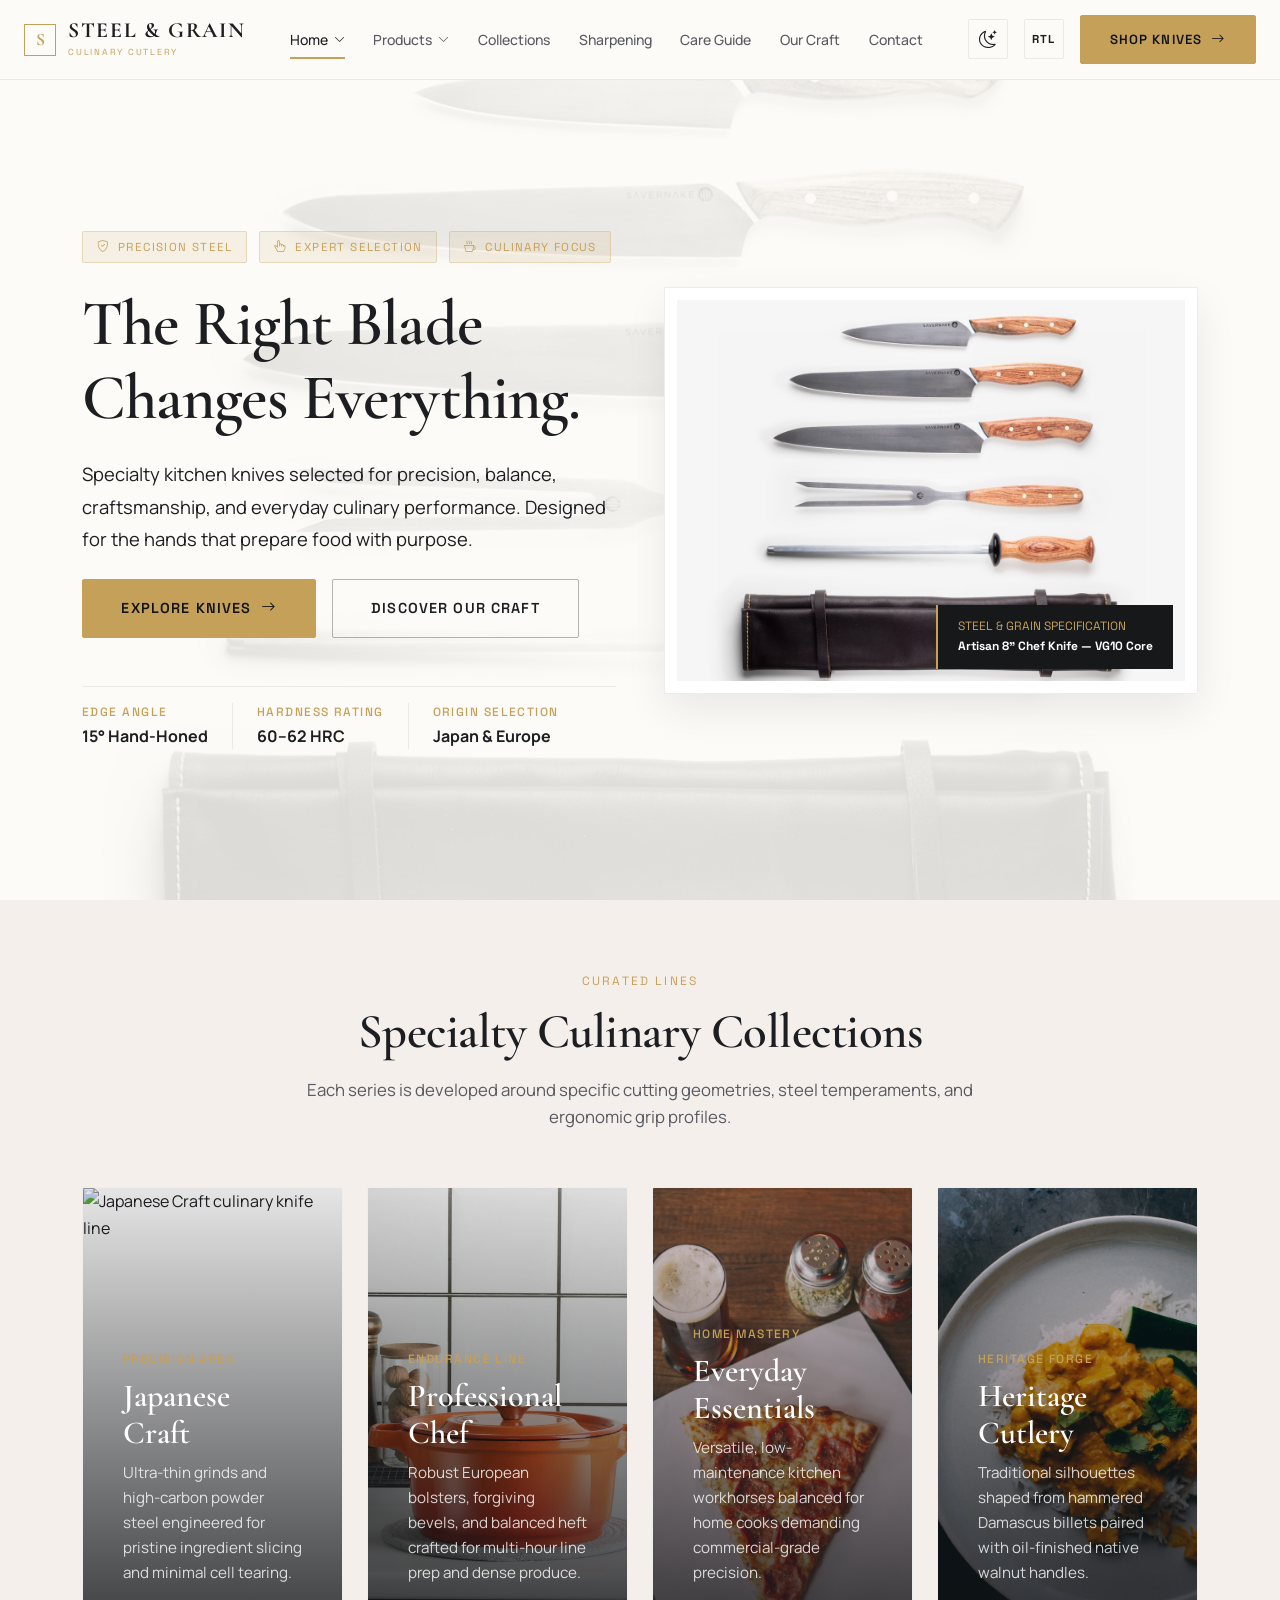
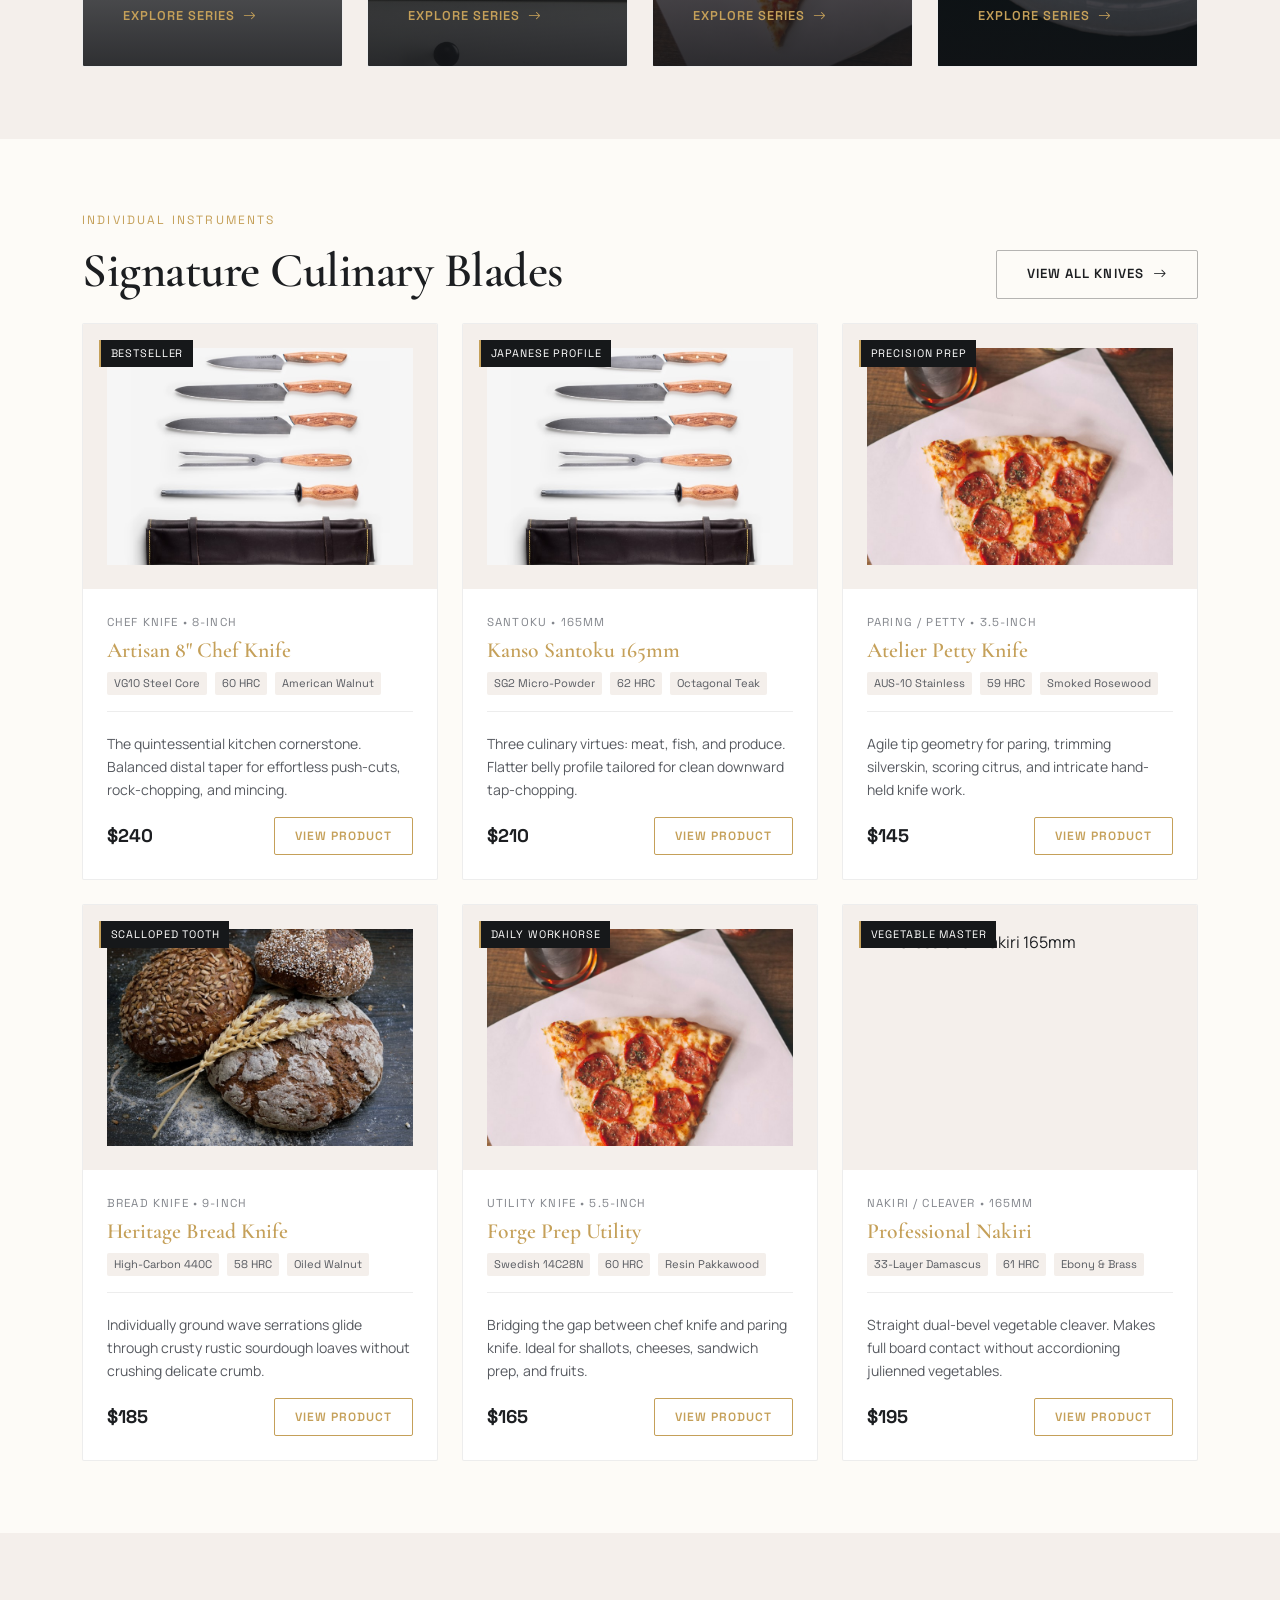
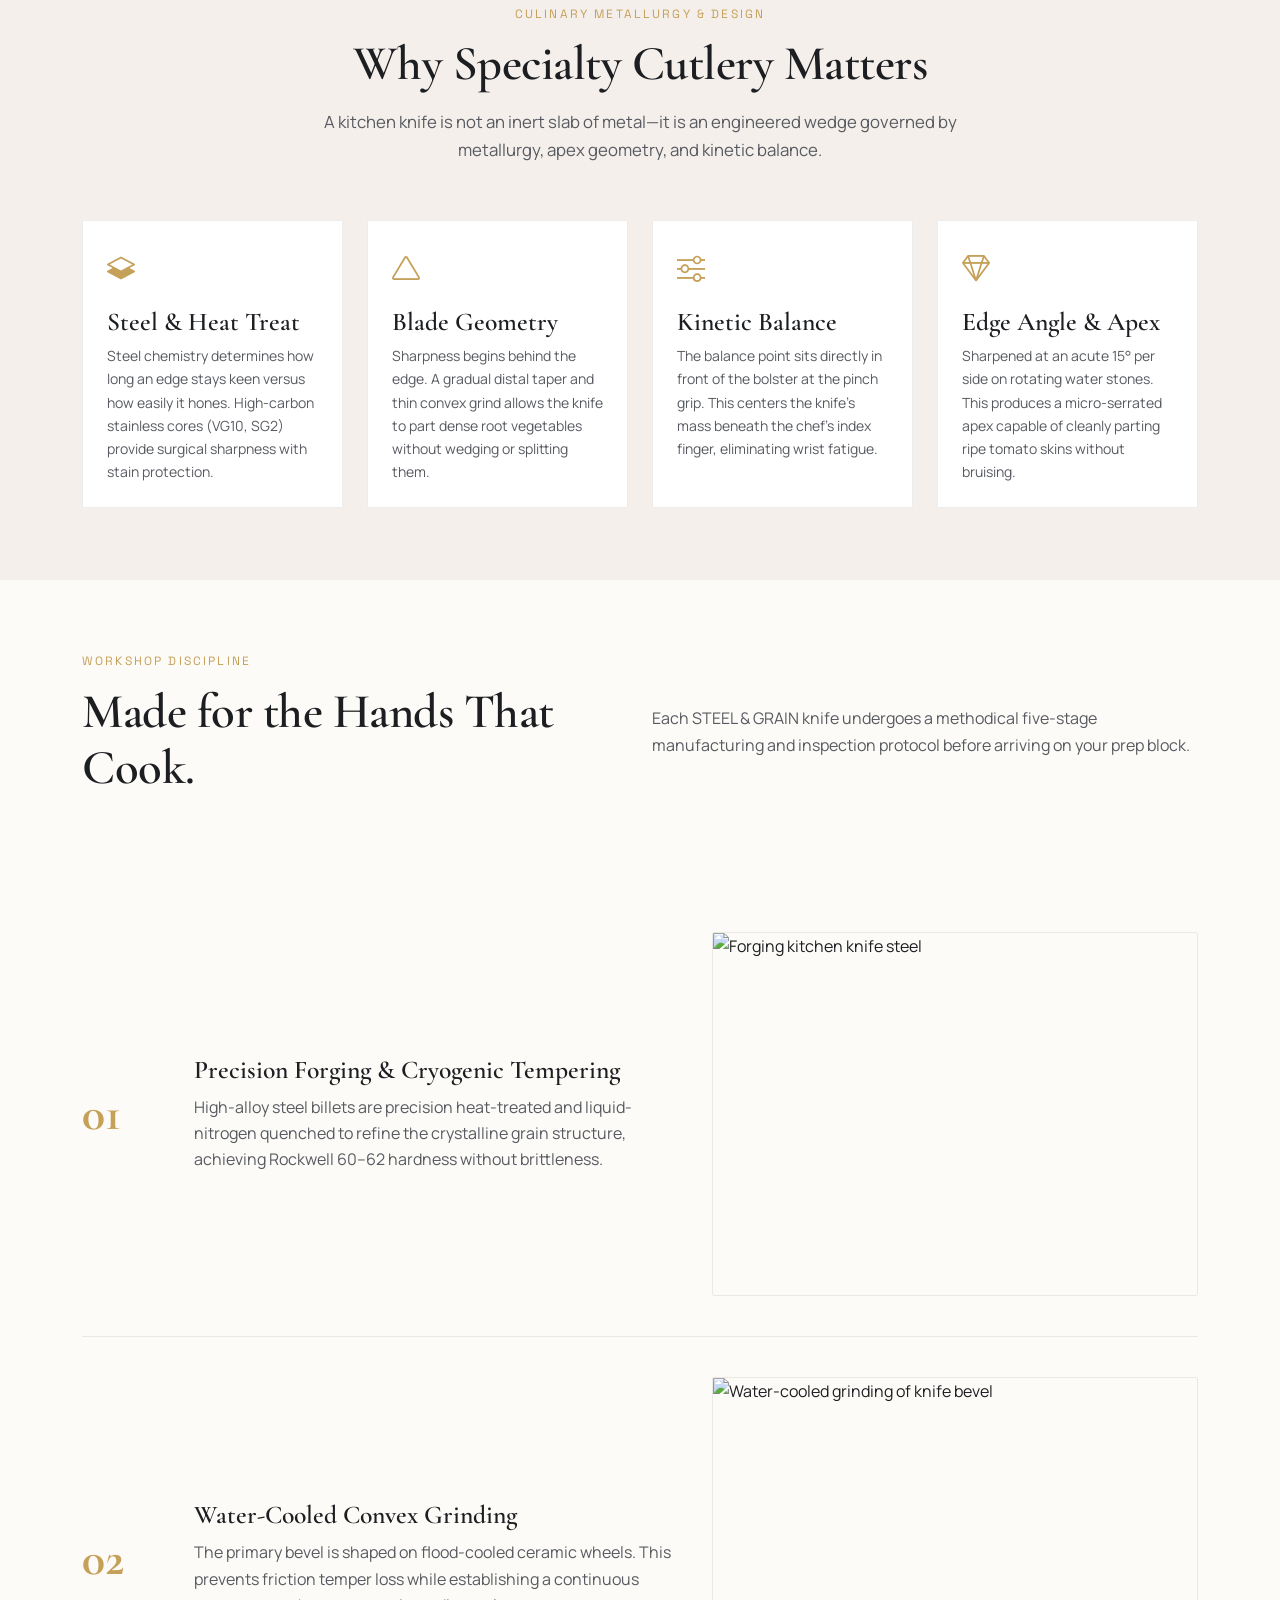
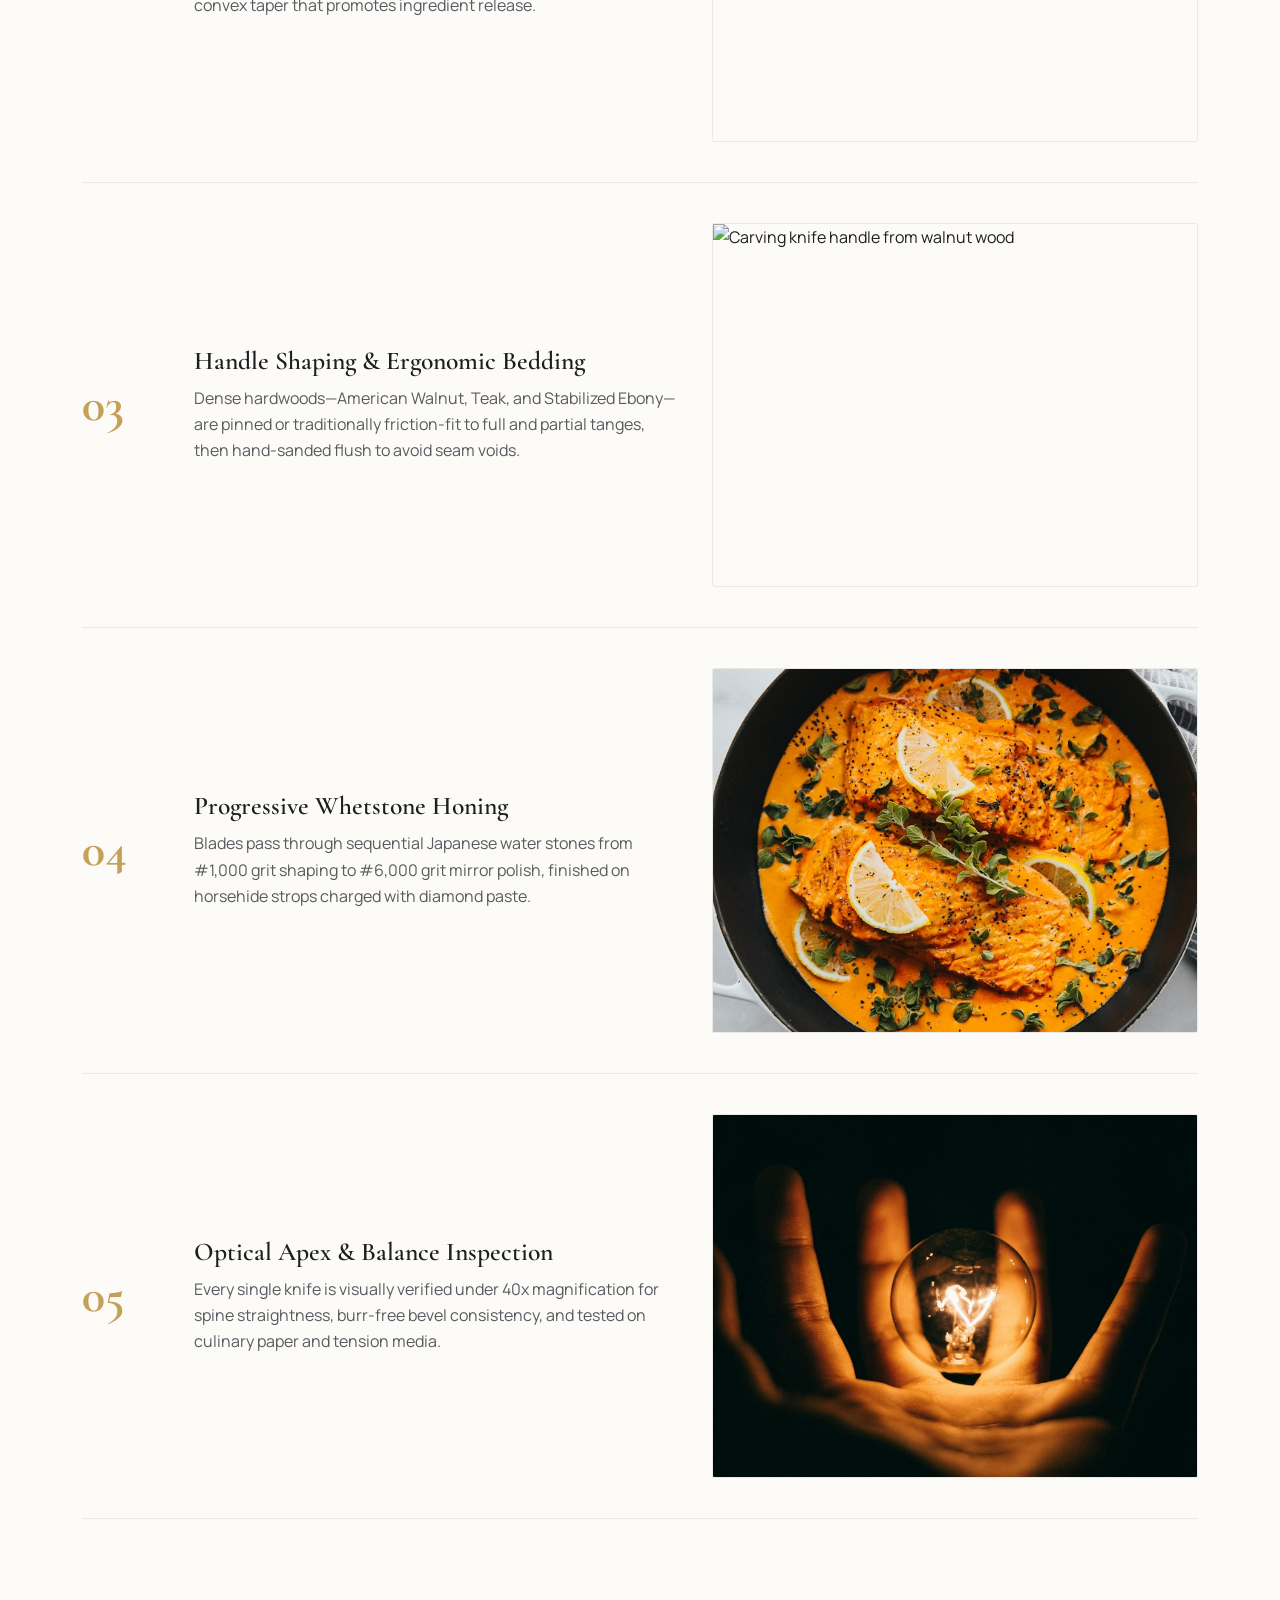
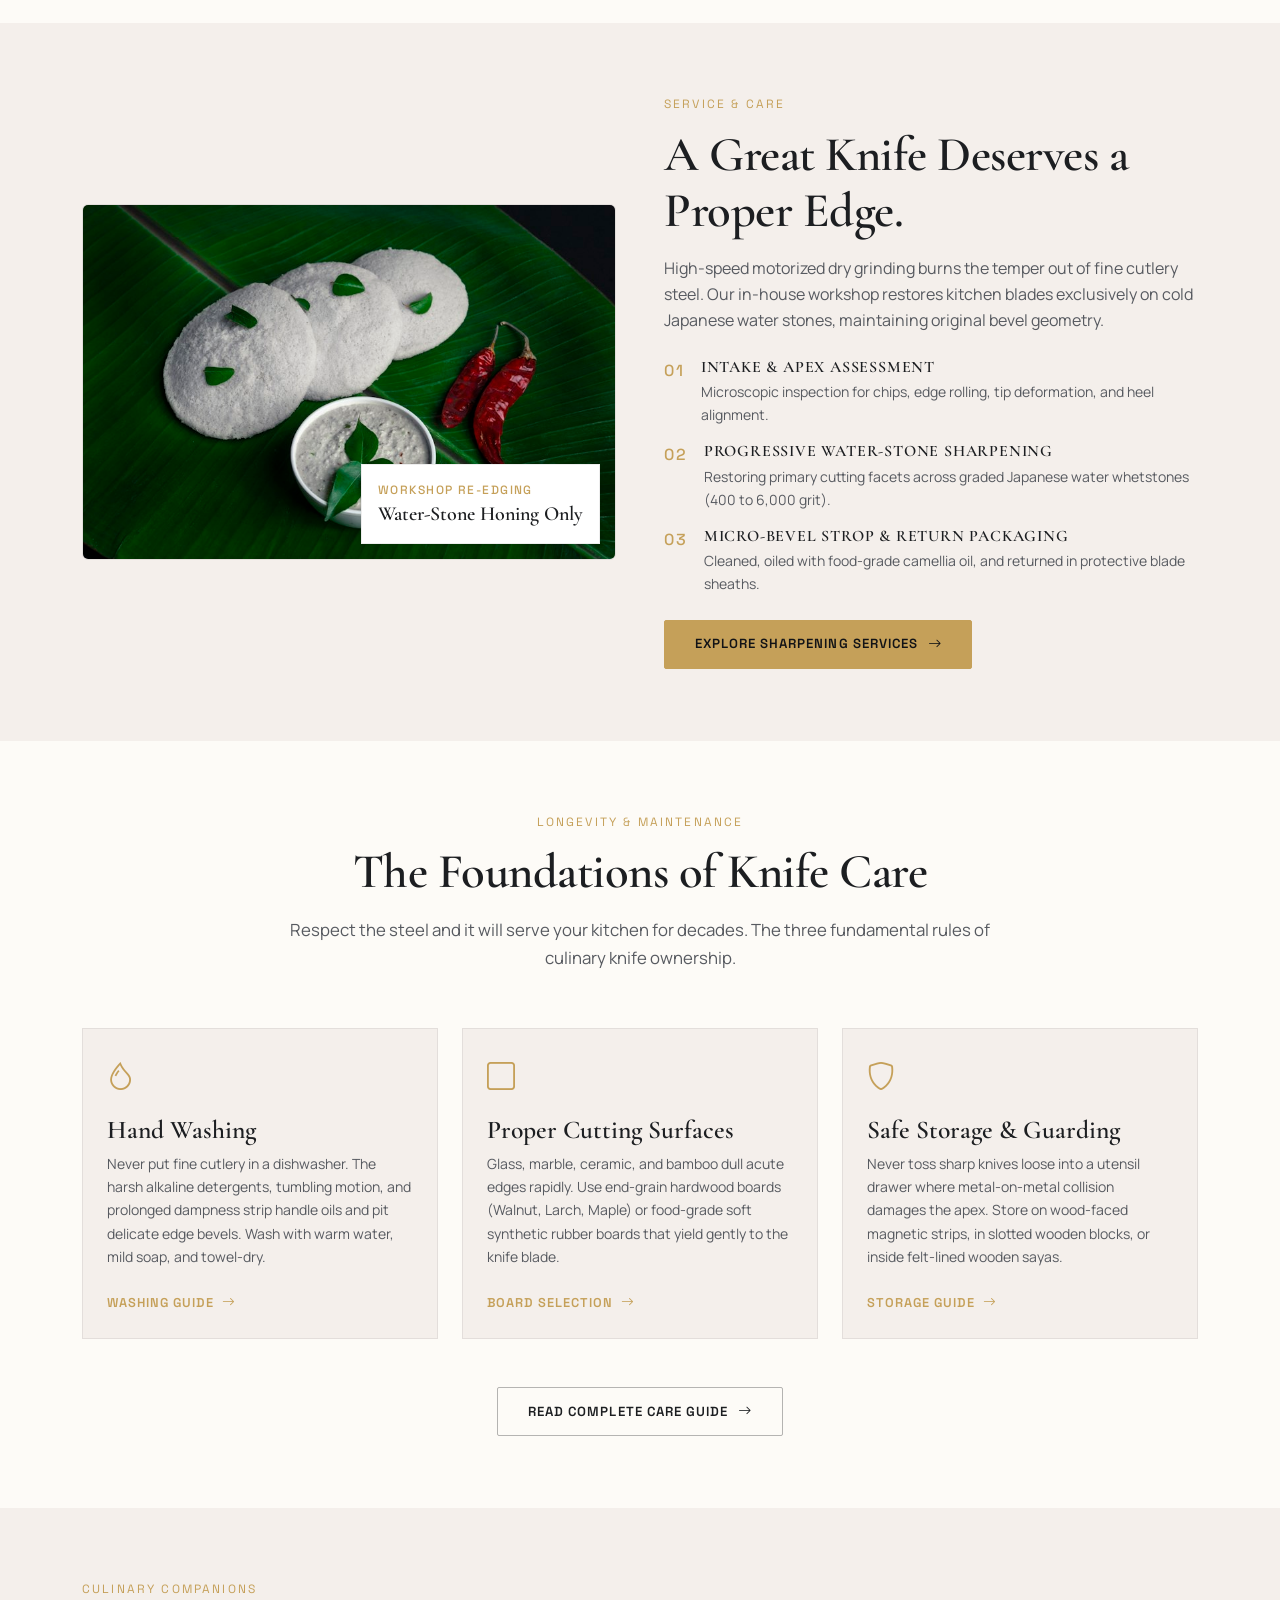
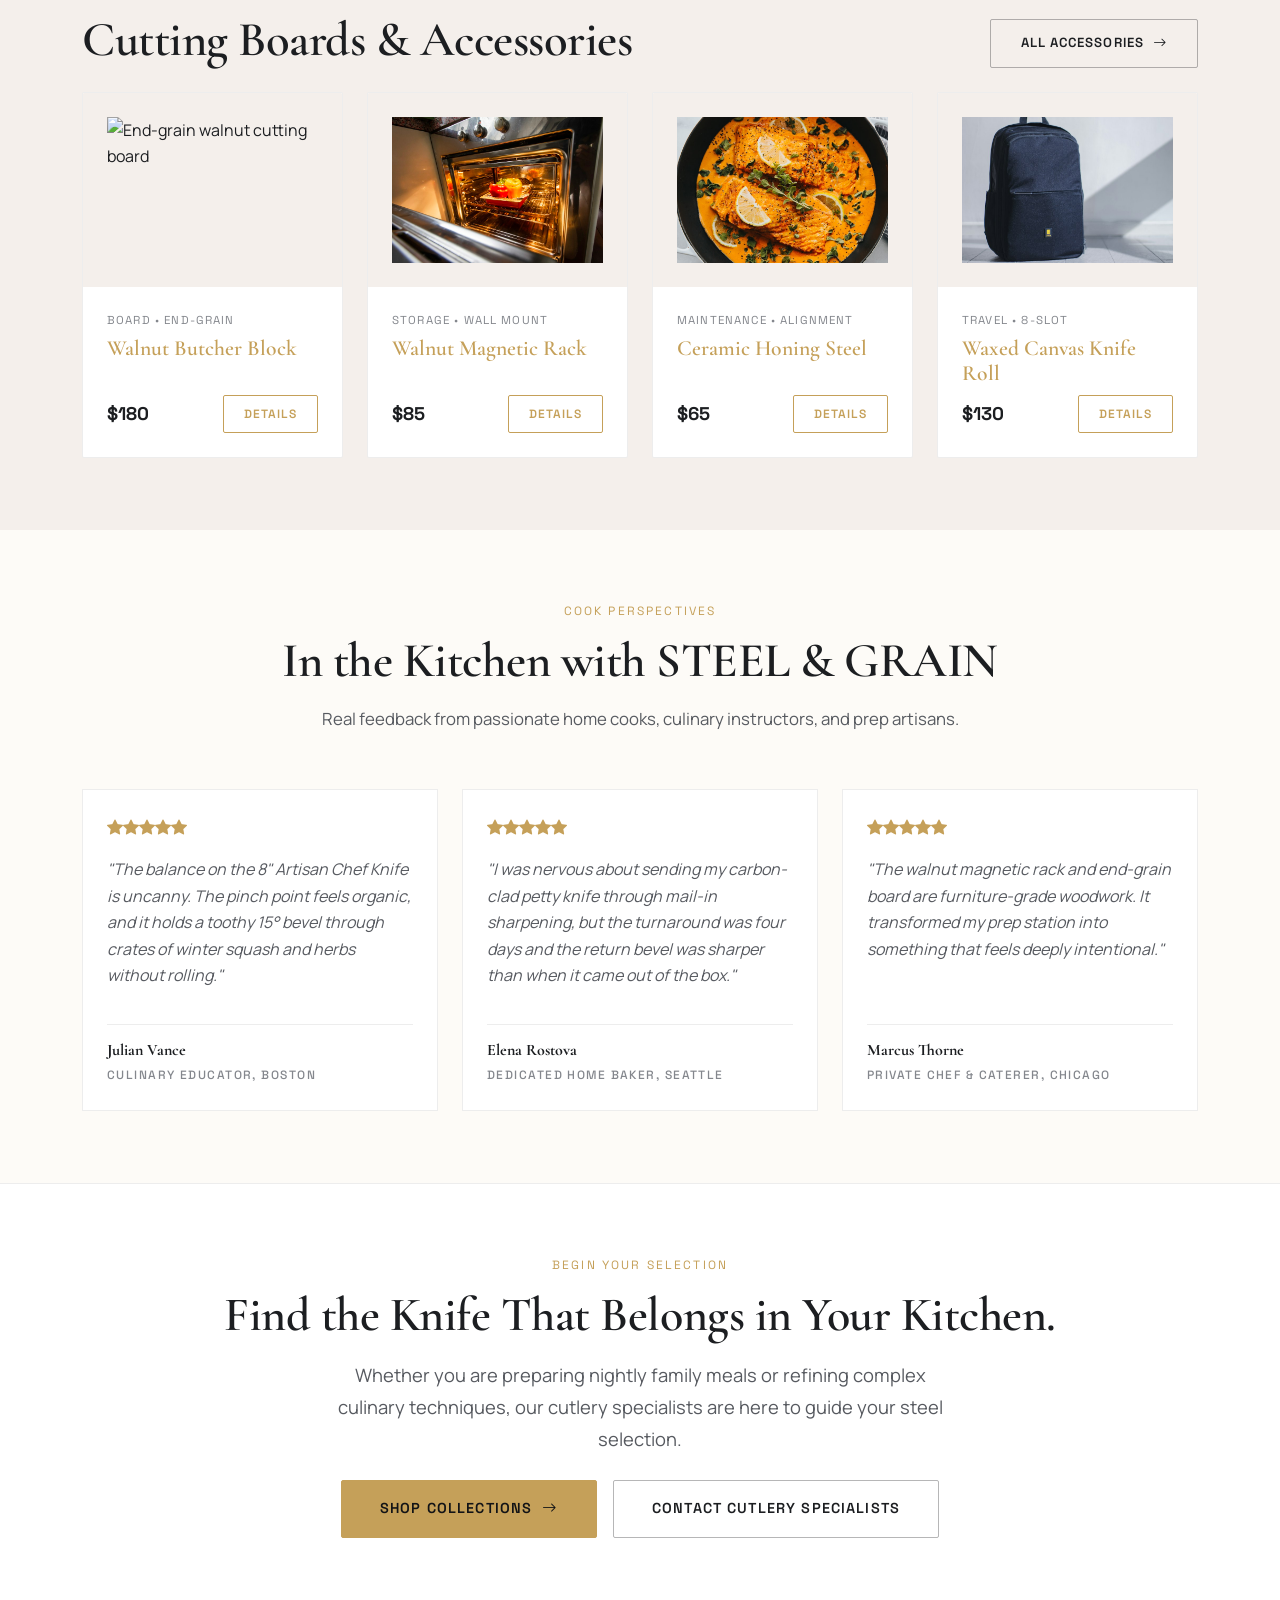
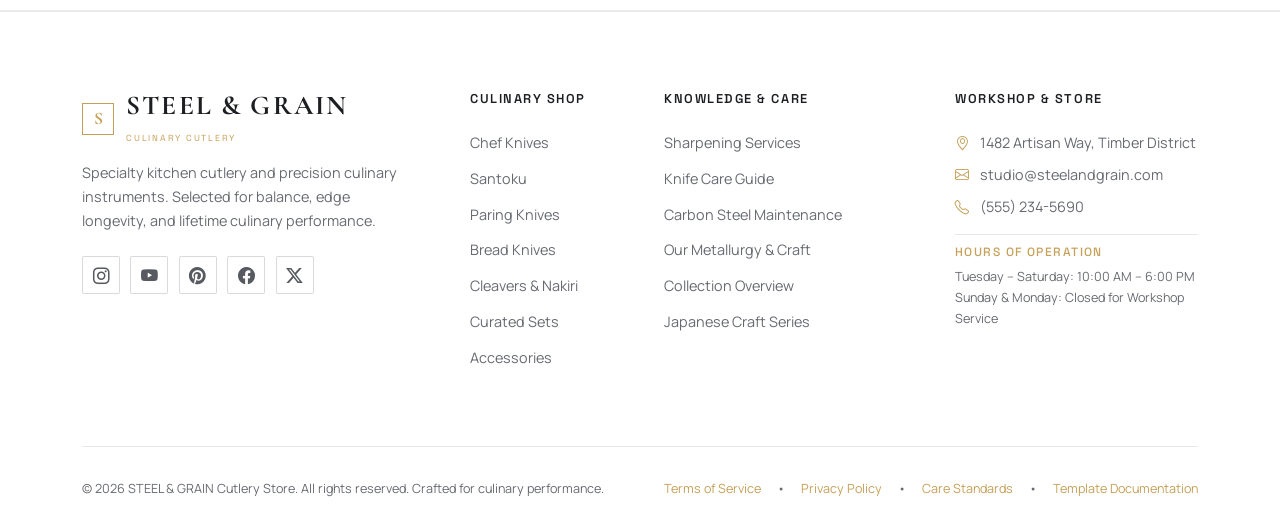
==== commit 64b9fad9: "Your commit message" ====
--- a/index.html
+++ b/index.html
@@ -1,4 +1,4 @@
-﻿<!DOCTYPE html>
+<!DOCTYPE html>
 <html lang="en" data-theme="light">
 
 <head>
@@ -701,8 +701,8 @@
               </p>
             </div>
             <div class="craft-step-media">
-              <img src="assets/images/sharpening/whetstone-sharpening.jpg"
-                alt="Hand sharpening knife on Japanese water stones">
+              <img src="assets/images/sharpening/leather-strop.jpg"
+                alt="Diamond compound leather strop polishing">
             </div>
           </div>
 
@@ -790,7 +790,7 @@
     <!-- ==========================================================================
          CARE GUIDE PREVIEW
          ========================================================================== -->
-    <section class="py-5">
+    <section class="py-5 foundations-care-section" id="foundations-care">
       <div class="container py-lg-4">
         <div class="section-header text-center scroll-reveal">
           <span class="section-eyebrow">Longevity & Maintenance</span>
@@ -799,8 +799,8 @@
             fundamental rules of culinary knife ownership.</p>
         </div>
 
-        <div class="row g-4">
-          <div class="col-md-4 scroll-reveal">
+        <div class="row g-4 justify-content-center">
+          <div class="col-12 col-md-6 col-lg-4 scroll-reveal">
             <div class="p-4 bg-subtle border border-subtle h-100">
               <div class="fs-3 text-brass mb-3"><i class="bi bi-droplet"></i></div>
               <h4 class="font-display">Hand Washing</h4>
@@ -812,7 +812,7 @@
             </div>
           </div>
 
-          <div class="col-md-4 scroll-reveal">
+          <div class="col-12 col-md-6 col-lg-4 scroll-reveal">
             <div class="p-4 bg-subtle border border-subtle h-100">
               <div class="fs-3 text-brass mb-3"><i class="bi bi-square"></i></div>
               <h4 class="font-display">Proper Cutting Surfaces</h4>
@@ -824,7 +824,7 @@
             </div>
           </div>
 
-          <div class="col-md-4 scroll-reveal">
+          <div class="col-12 col-md-6 col-lg-4 scroll-reveal">
             <div class="p-4 bg-subtle border border-subtle h-100">
               <div class="fs-3 text-brass mb-3"><i class="bi bi-shield"></i></div>
               <h4 class="font-display">Safe Storage & Guarding</h4>
--- a/assets/css/style.css
+++ b/assets/css/style.css
@@ -70,8 +70,8 @@
   --bg-overlay: rgba(5, 6, 8, 0.85);
 
   --text-primary: #F7F5F0;
-  --text-secondary: #B0B3B8;
-  --text-muted: #7A7D84;
+  --text-secondary: #B8BCC4;
+  --text-muted: #9DA3AC;
   --text-inverse: #1C1E21;
 
   --accent-brass: #D4B26F;
@@ -193,6 +193,21 @@
 .bg-surface { background-color: var(--bg-surface) !important; }
 .bg-card-custom { background-color: var(--bg-card) !important; }
 
+/* Text utility overrides for robust theme contrast */
+.text-muted { color: var(--text-muted) !important; }
+.text-secondary { color: var(--text-secondary) !important; }
+.text-primary { color: var(--text-primary) !important; }
+
+.form-privacy-note {
+  color: var(--text-secondary);
+  font-size: 0.78rem;
+  letter-spacing: 0.02em;
+}
+
+[data-theme="dark"] .form-privacy-note {
+  color: #B8BCC4 !important;
+}
+
 /* Hairline dividers & borders */
 .border-subtle { border-color: var(--border-color) !important; }
 .border-brass { border-color: var(--accent-brass) !important; }
@@ -609,7 +624,7 @@
   height: calc(100vh - var(--header-height));
   background-color: var(--bg-card);
   border-top: 1px solid var(--border-color);
-  padding: 1.25rem 1rem;
+  padding: 1.25rem 1.75rem 3rem 1.25rem;
   overflow-y: auto;
   overflow-x: hidden;
   transform: translateX(-100%);
@@ -617,6 +632,16 @@
   z-index: 1010;
   display: flex;
   flex-direction: column;
+  scrollbar-width: none !important;
+  -ms-overflow-style: none !important;
+}
+
+.mobile-nav-drawer::-webkit-scrollbar,
+.mobile-nav-drawer *::-webkit-scrollbar {
+  display: none !important;
+  width: 0 !important;
+  height: 0 !important;
+  background: transparent !important;
 }
 
 .mobile-nav-drawer.active {
@@ -632,6 +657,7 @@
   min-height: 100%;
   justify-content: space-between;
   overflow-x: hidden;
+  padding-right: 0.5rem;
 }
 
 .mobile-drawer-footer {
@@ -676,6 +702,16 @@
   text-decoration: none;
   min-width: 0;
   word-break: break-word;
+  transition: color var(--transition-fast);
+}
+
+.mobile-nav-link:hover,
+.mobile-nav-link.active {
+  color: var(--accent-brass) !important;
+}
+
+.mobile-nav-link.active i.bi-chevron-down {
+  color: var(--accent-brass);
 }
 
 .mobile-subnav {
@@ -715,15 +751,23 @@
   white-space: nowrap;
 }
 
-.mobile-subnav-link:hover {
-  color: var(--accent-brass);
-  background-color: var(--bg-secondary);
+.mobile-subnav-link:hover,
+.mobile-subnav-link.active {
+  color: var(--accent-brass) !important;
+  background-color: var(--accent-brass-light);
+  font-weight: 600;
   padding-left: 0.85rem;
 }
 
-[dir="rtl"] .mobile-subnav-link:hover {
+[dir="rtl"] .mobile-subnav-link:hover,
+[dir="rtl"] .mobile-subnav-link.active {
   padding-left: 0.6rem;
   padding-right: 0.85rem;
+}
+
+.mobile-subnav-link.active .dropdown-tag {
+  background-color: var(--accent-brass);
+  color: #121316;
 }
 
 /* ==========================================================================
@@ -794,12 +838,18 @@
   position: absolute;
   bottom: 24px;
   right: 24px;
-  background-color: var(--color-graphite);
+  background-color: #16181A;
   color: #FFFFFF;
   padding: 0.75rem 1.25rem;
   border-left: 2px solid var(--accent-brass);
   font-family: var(--font-mono);
   font-size: 0.75rem;
+}
+
+[data-theme="dark"] .hero-image-tag {
+  background-color: #181A1D;
+  color: #FFFFFF;
+  border-left-color: var(--accent-brass);
 }
 
 /* Home 2 Split Hero */
@@ -936,10 +986,16 @@
   letter-spacing: 0.08em;
   text-transform: uppercase;
   padding: 0.3rem 0.6rem;
-  background-color: var(--color-graphite);
+  background-color: #16181A;
   color: #FFFFFF;
   border-left: 2px solid var(--accent-brass);
   z-index: 2;
+}
+
+[data-theme="dark"] .knife-card-badge {
+  background-color: #181A1D;
+  color: #FFFFFF;
+  border-left-color: var(--accent-brass);
 }
 
 .knife-card-body {
@@ -1115,13 +1171,15 @@
   border: 1px solid var(--border-color);
   border-radius: var(--radius-sm);
   overflow: hidden;
-  height: 220px;
+  aspect-ratio: 4/3;
+  width: 100%;
 }
 
 .craft-step-media img {
   width: 100%;
   height: 100%;
   object-fit: cover;
+  object-position: center;
 }
 
 /* ==========================================================================
@@ -1424,7 +1482,7 @@
   bottom: 2rem;
   right: 2rem;
   padding: 1.25rem 2rem;
-  background-color: var(--color-graphite);
+  background-color: #16181A;
   color: #FFFFFF;
   border-left: 4px solid var(--accent-brass);
   box-shadow: var(--shadow-lg);
@@ -1436,6 +1494,12 @@
   transform: translateY(100px);
   opacity: 0;
   transition: all var(--transition-normal);
+}
+
+[data-theme="dark"] .toast-notice {
+  background-color: #181A1D;
+  color: #FFFFFF;
+  border-left-color: var(--accent-brass);
 }
 
 .toast-notice.show {
@@ -1748,13 +1812,18 @@
   }
 
   .craft-step {
-    grid-template-columns: 1fr;
-    gap: 1.25rem;
+    grid-template-columns: 60px 1fr;
+    gap: 1.25rem 1.5rem;
+    align-items: start;
   }
 
   .craft-step-media {
-    order: -1;
-    height: 200px;
+    grid-column: 1 / -1;
+    order: 3;
+    aspect-ratio: 16/9;
+    width: 100%;
+    height: auto;
+    max-height: 360px;
   }
 
   .product-info-panel {
@@ -1778,7 +1847,8 @@
 @media (min-width: 768px) and (max-width: 1024.98px) {
   .curated-lines-section .row,
   .culinary-companions-section .row,
-  .metallurgy-matrix-section .row {
+  .metallurgy-matrix-section .row,
+  .foundations-care-section .row {
     display: flex !important;
     flex-wrap: wrap !important;
     justify-content: center !important;
@@ -1786,7 +1856,8 @@
 
   .curated-lines-section .row > [class*="col-"],
   .culinary-companions-section .row > [class*="col-"],
-  .metallurgy-matrix-section .row > [class*="col-"] {
+  .metallurgy-matrix-section .row > [class*="col-"],
+  .foundations-care-section .row > [class*="col-"] {
     flex: 0 0 50% !important;
     max-width: 50% !important;
     width: 50% !important;
@@ -1795,7 +1866,8 @@
   /* When there is an odd number of items, center the last item */
   .curated-lines-section .row > [class*="col-"]:last-child:nth-child(odd),
   .culinary-companions-section .row > [class*="col-"]:last-child:nth-child(odd),
-  .metallurgy-matrix-section .row > [class*="col-"]:last-child:nth-child(odd) {
+  .metallurgy-matrix-section .row > [class*="col-"]:last-child:nth-child(odd),
+  .foundations-care-section .row > [class*="col-"]:last-child:nth-child(odd) {
     flex: 0 0 50% !important;
     max-width: 50% !important;
     width: 50% !important;
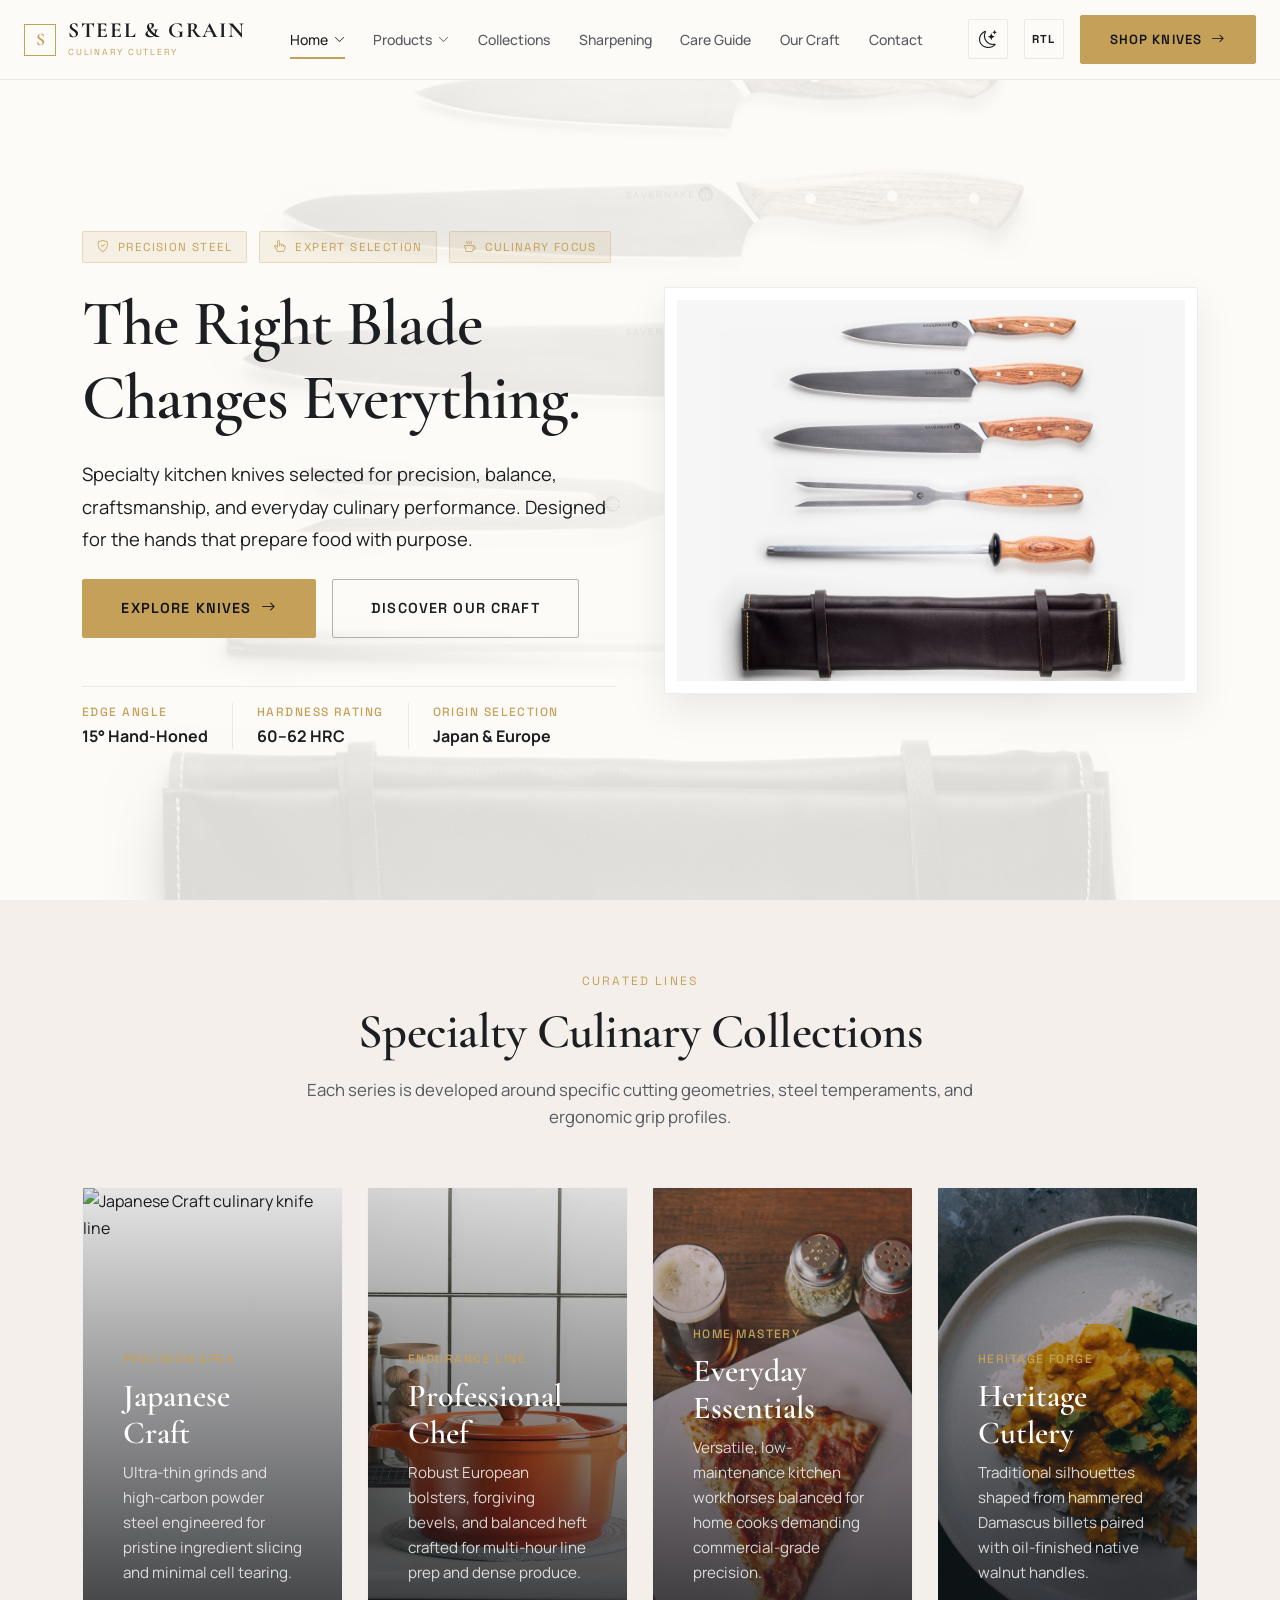
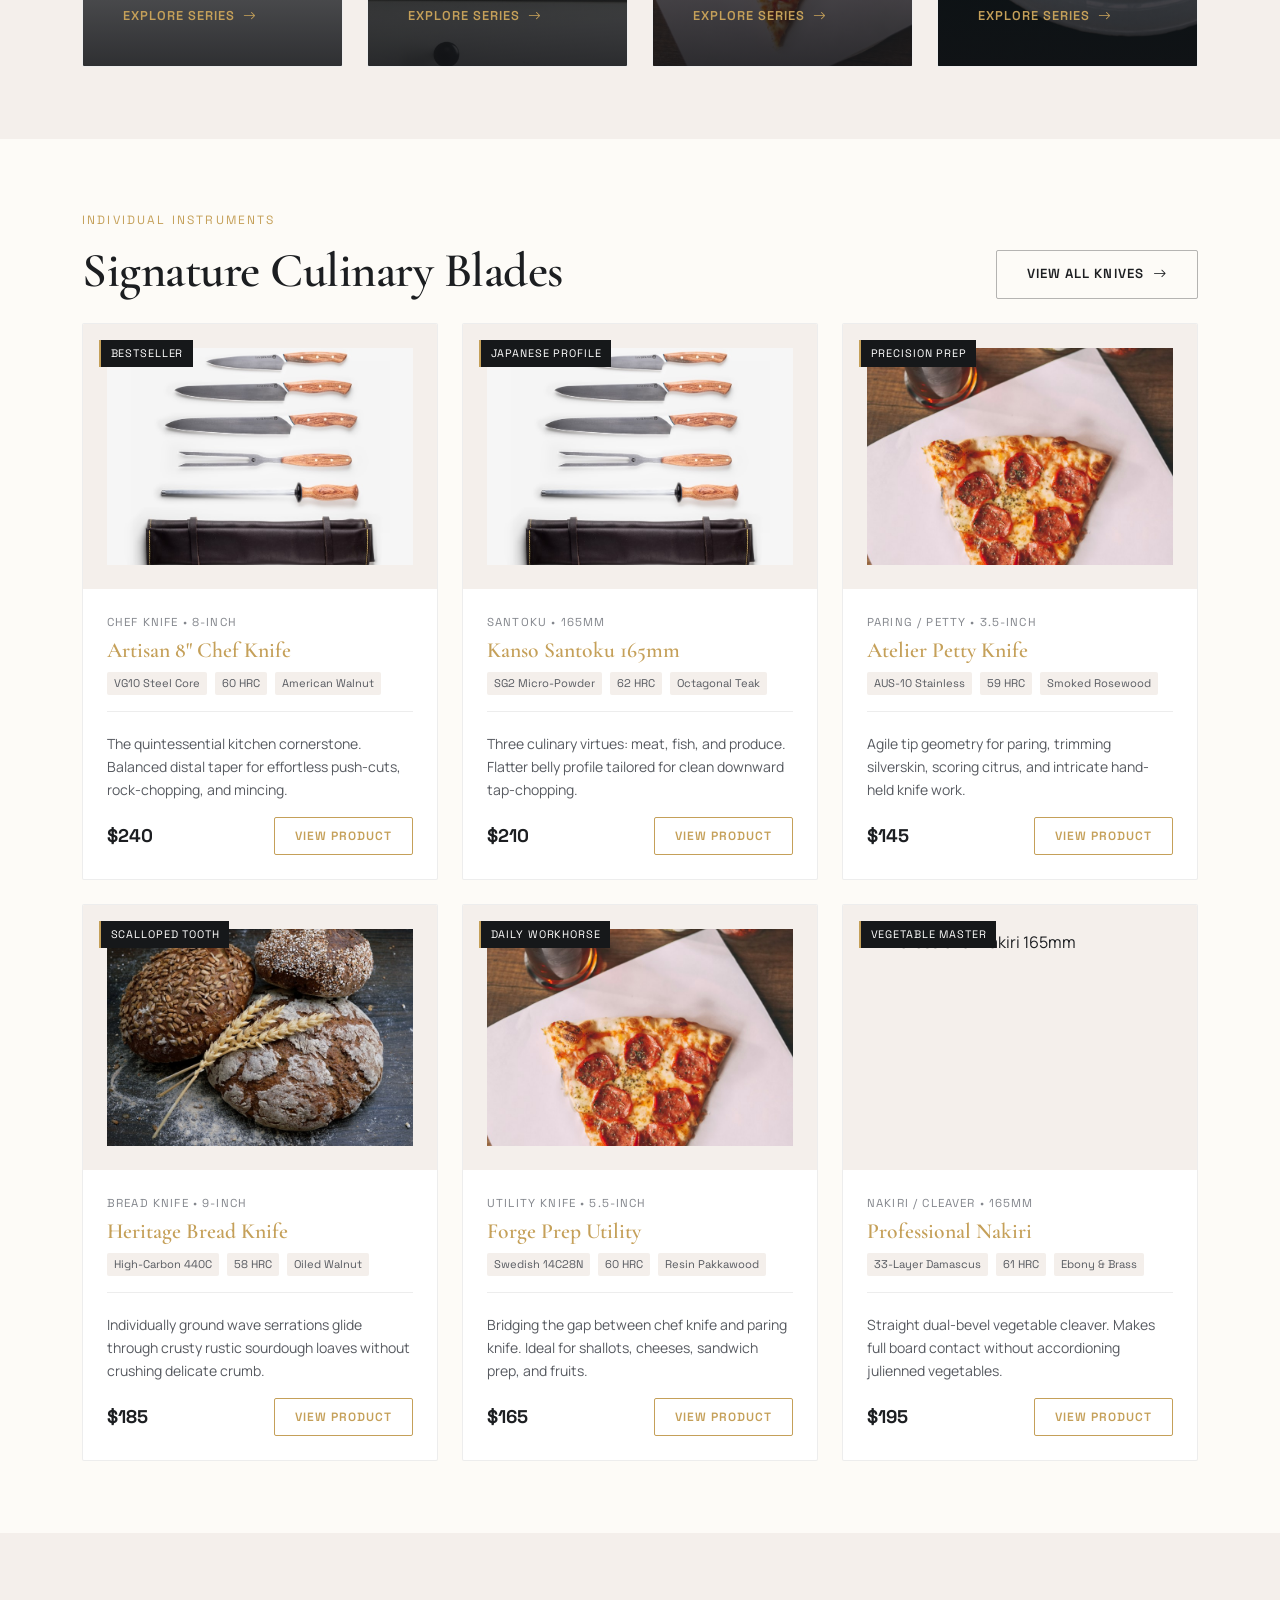
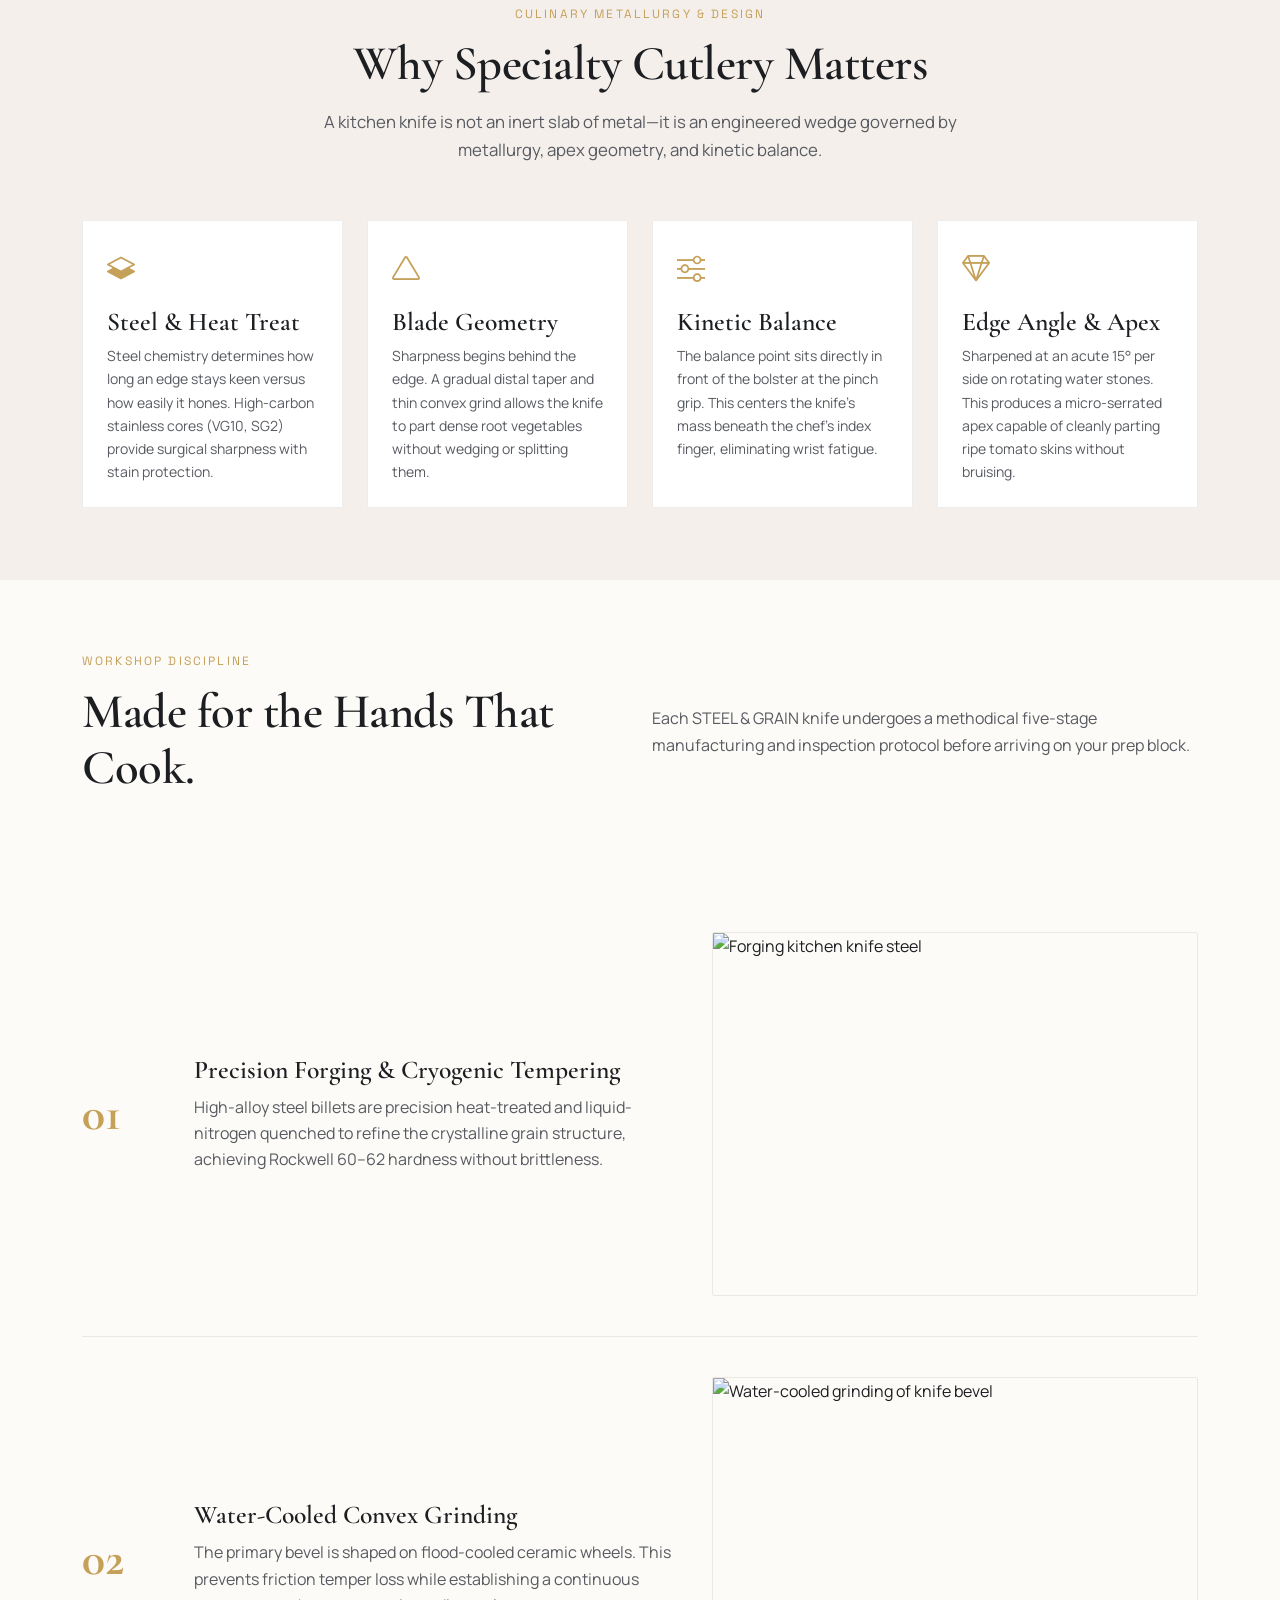
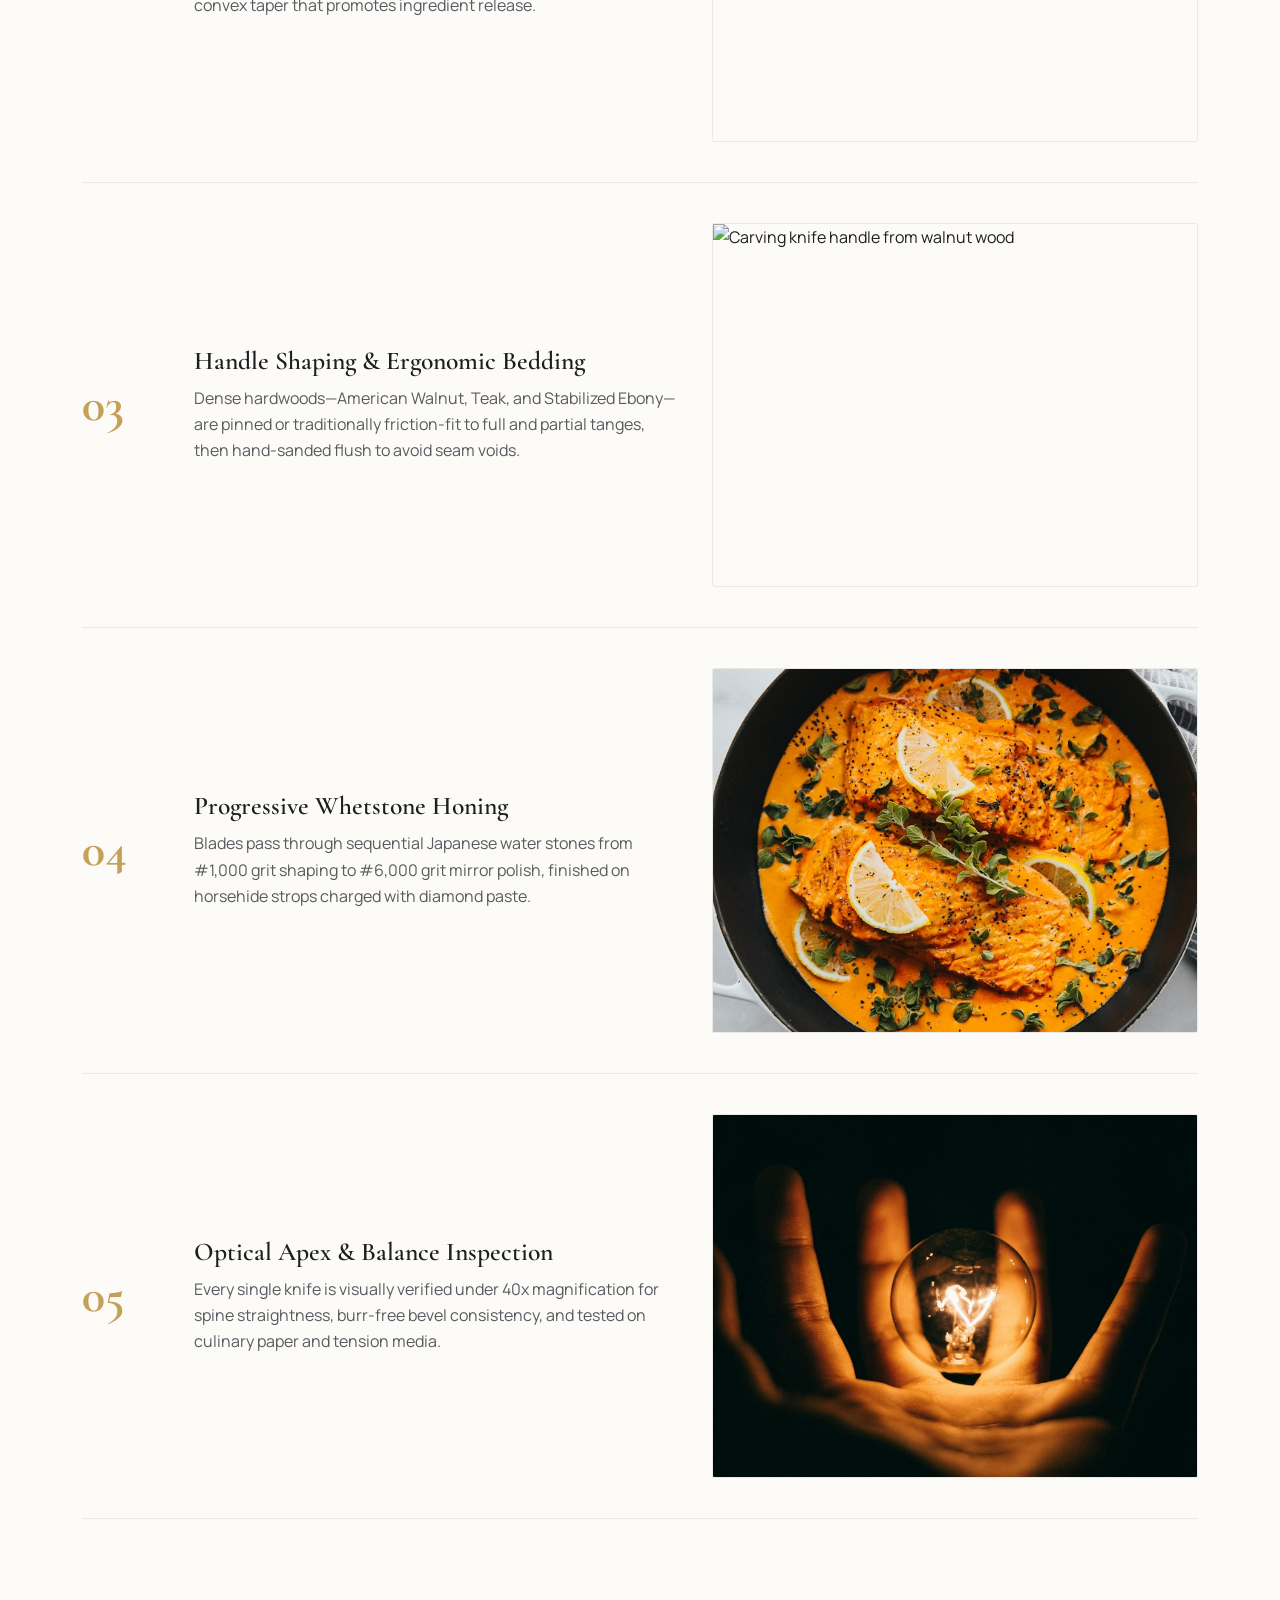
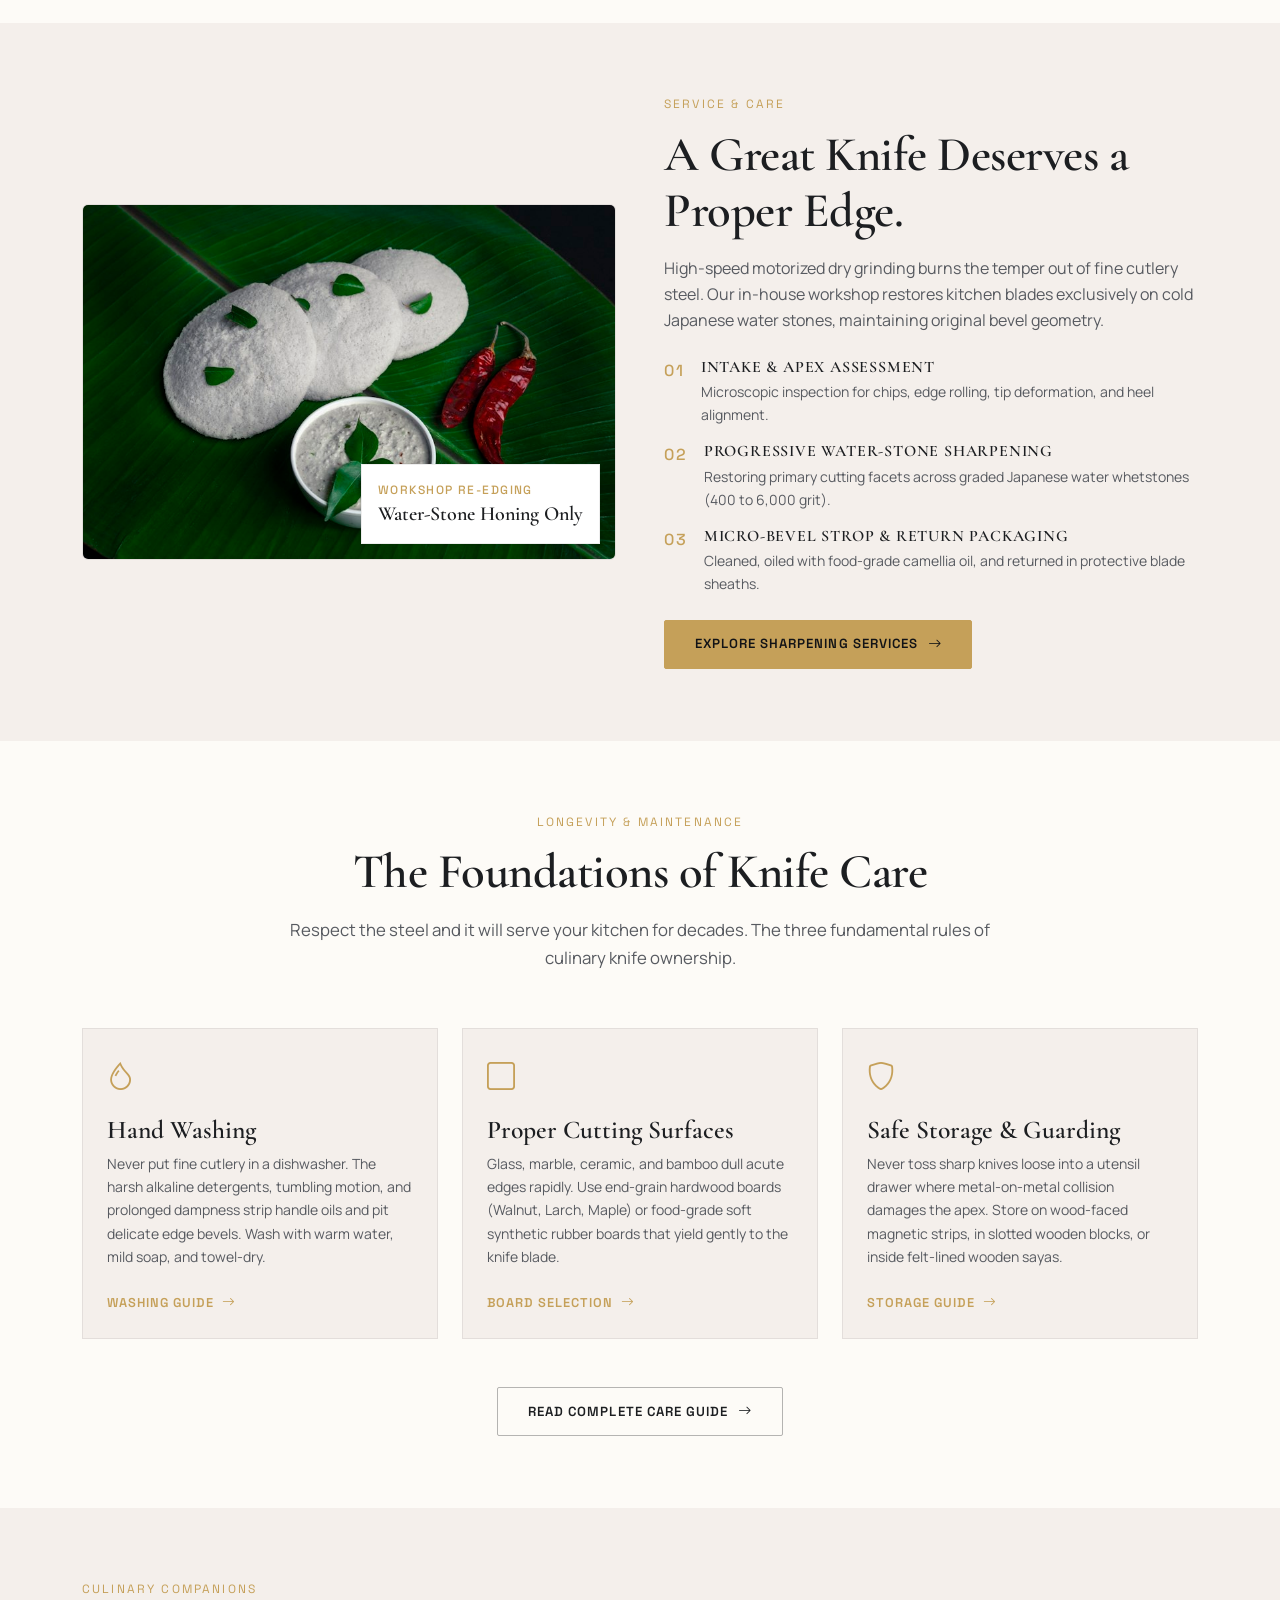
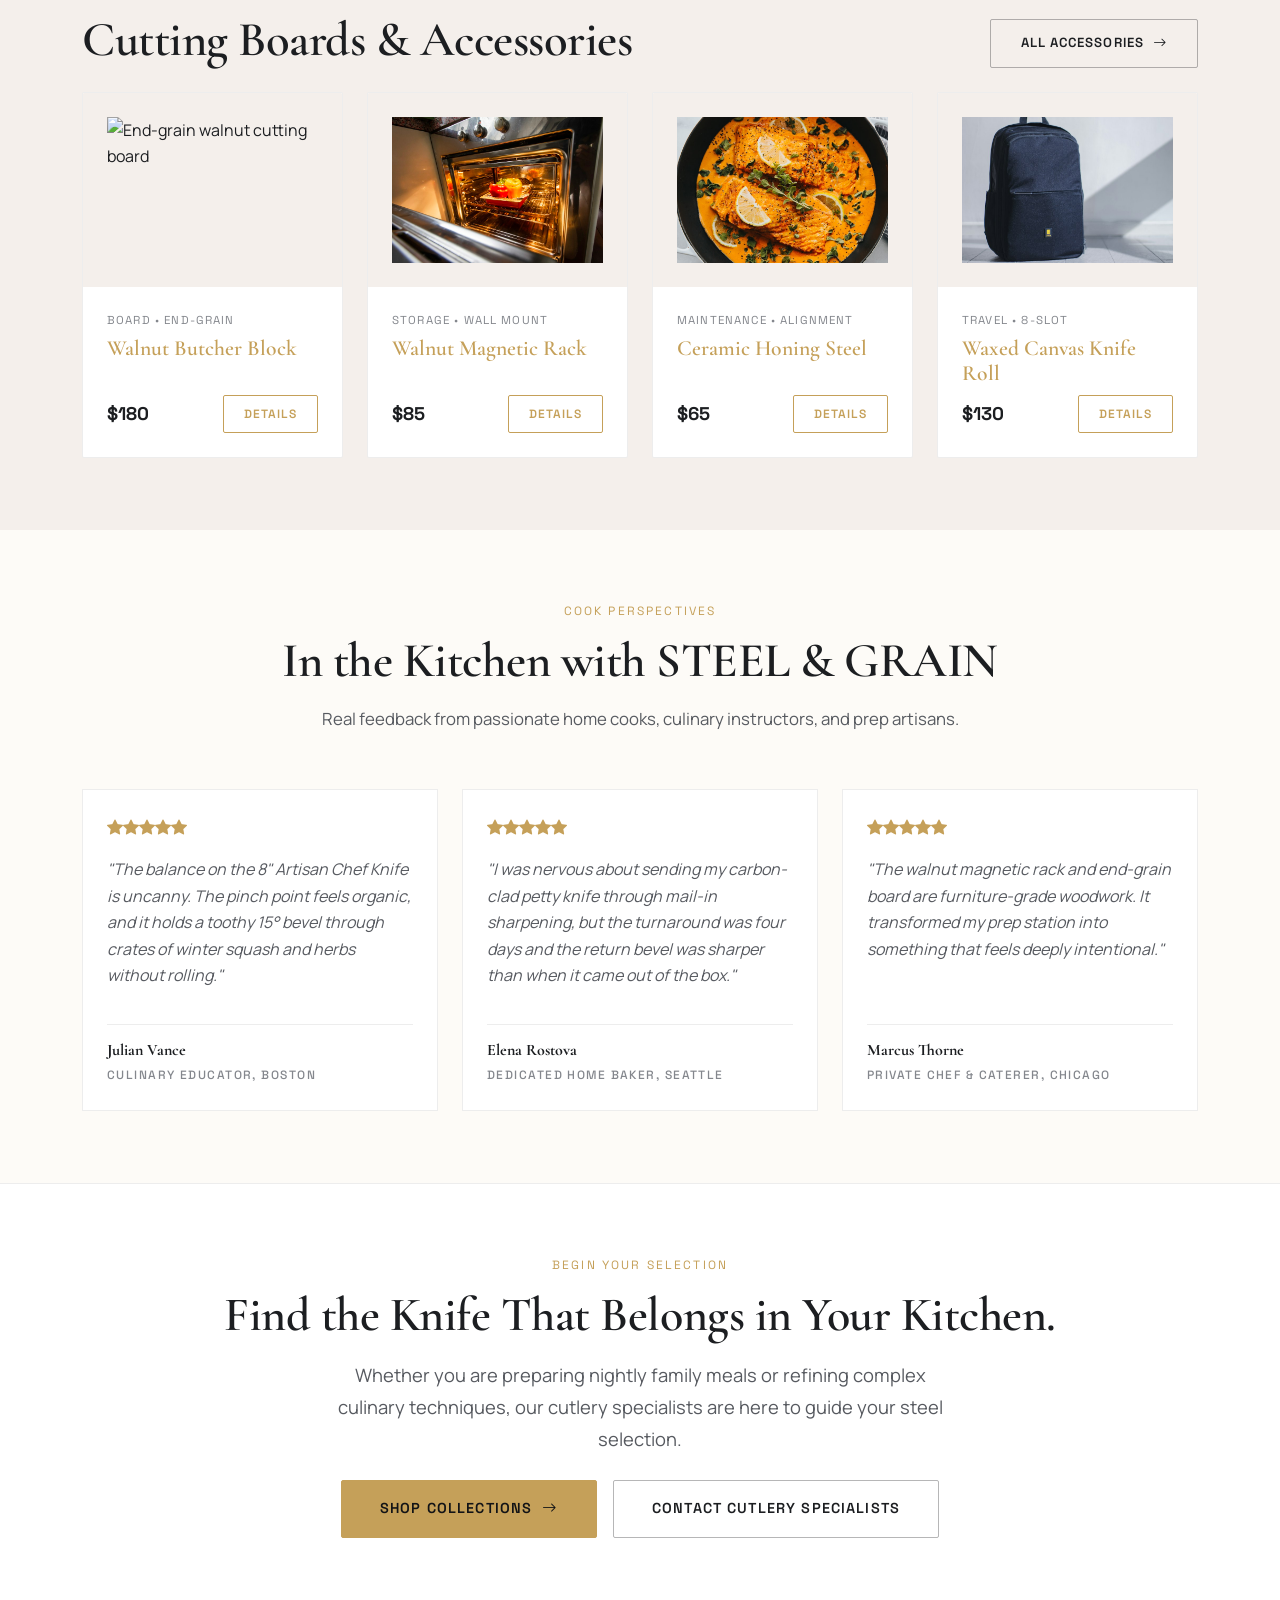
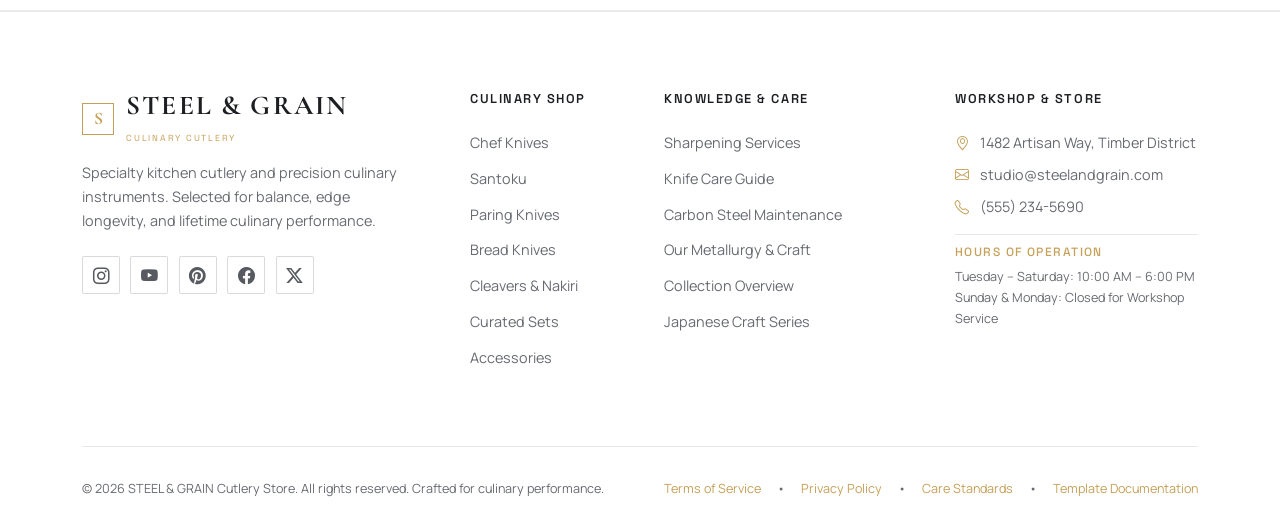
==== commit d9ee6783: "Your commit message" ====
--- a/index.html
+++ b/index.html
@@ -305,10 +305,6 @@
             <div class="hero-image-frame">
               <img src="assets/images/hero/hero-1.jpg"
                 alt="Macro view of precision chef knife slicing fresh ingredients" data-lightbox-trigger>
-              <div class="hero-image-tag">
-                <div class="text-brass">STEEL & GRAIN SPECIFICATION</div>
-                <div class="fw-bold">Artisan 8" Chef Knife &mdash; VG10 Core</div>
-              </div>
             </div>
           </div>
         </div>
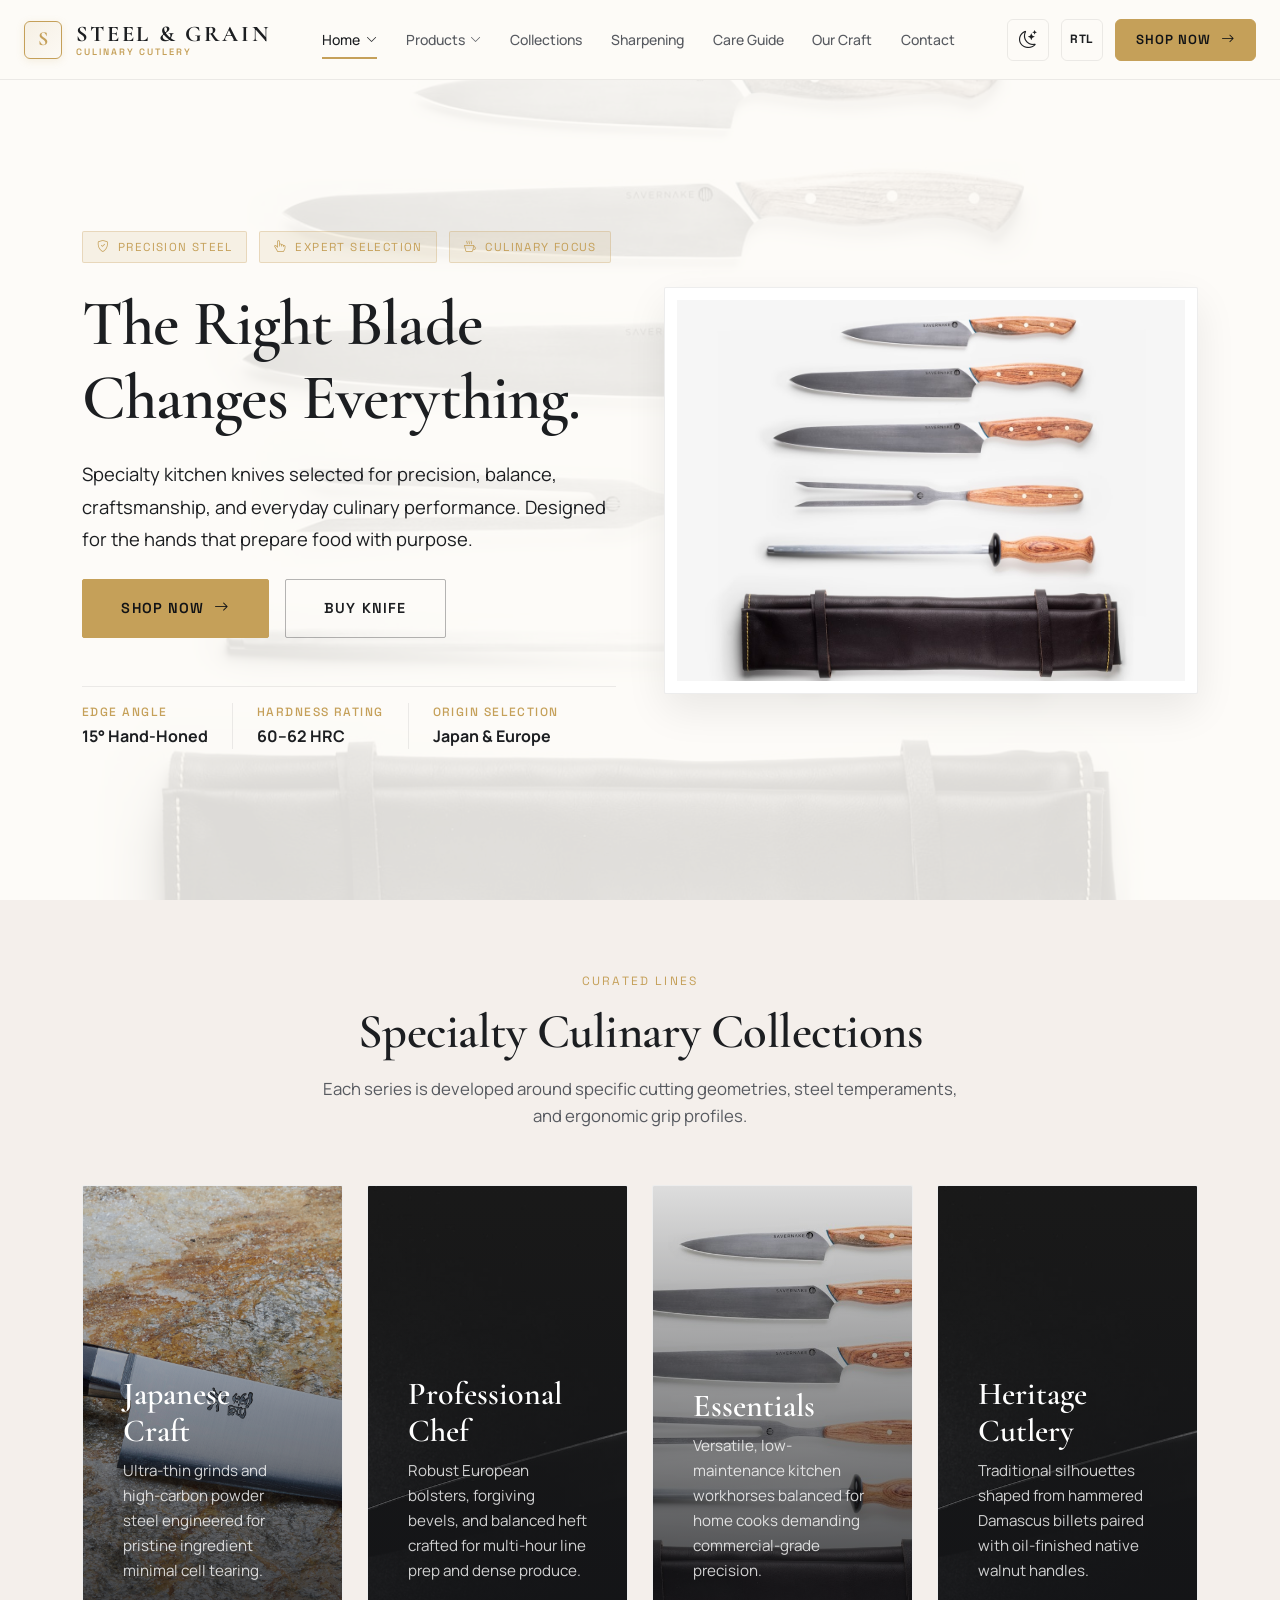
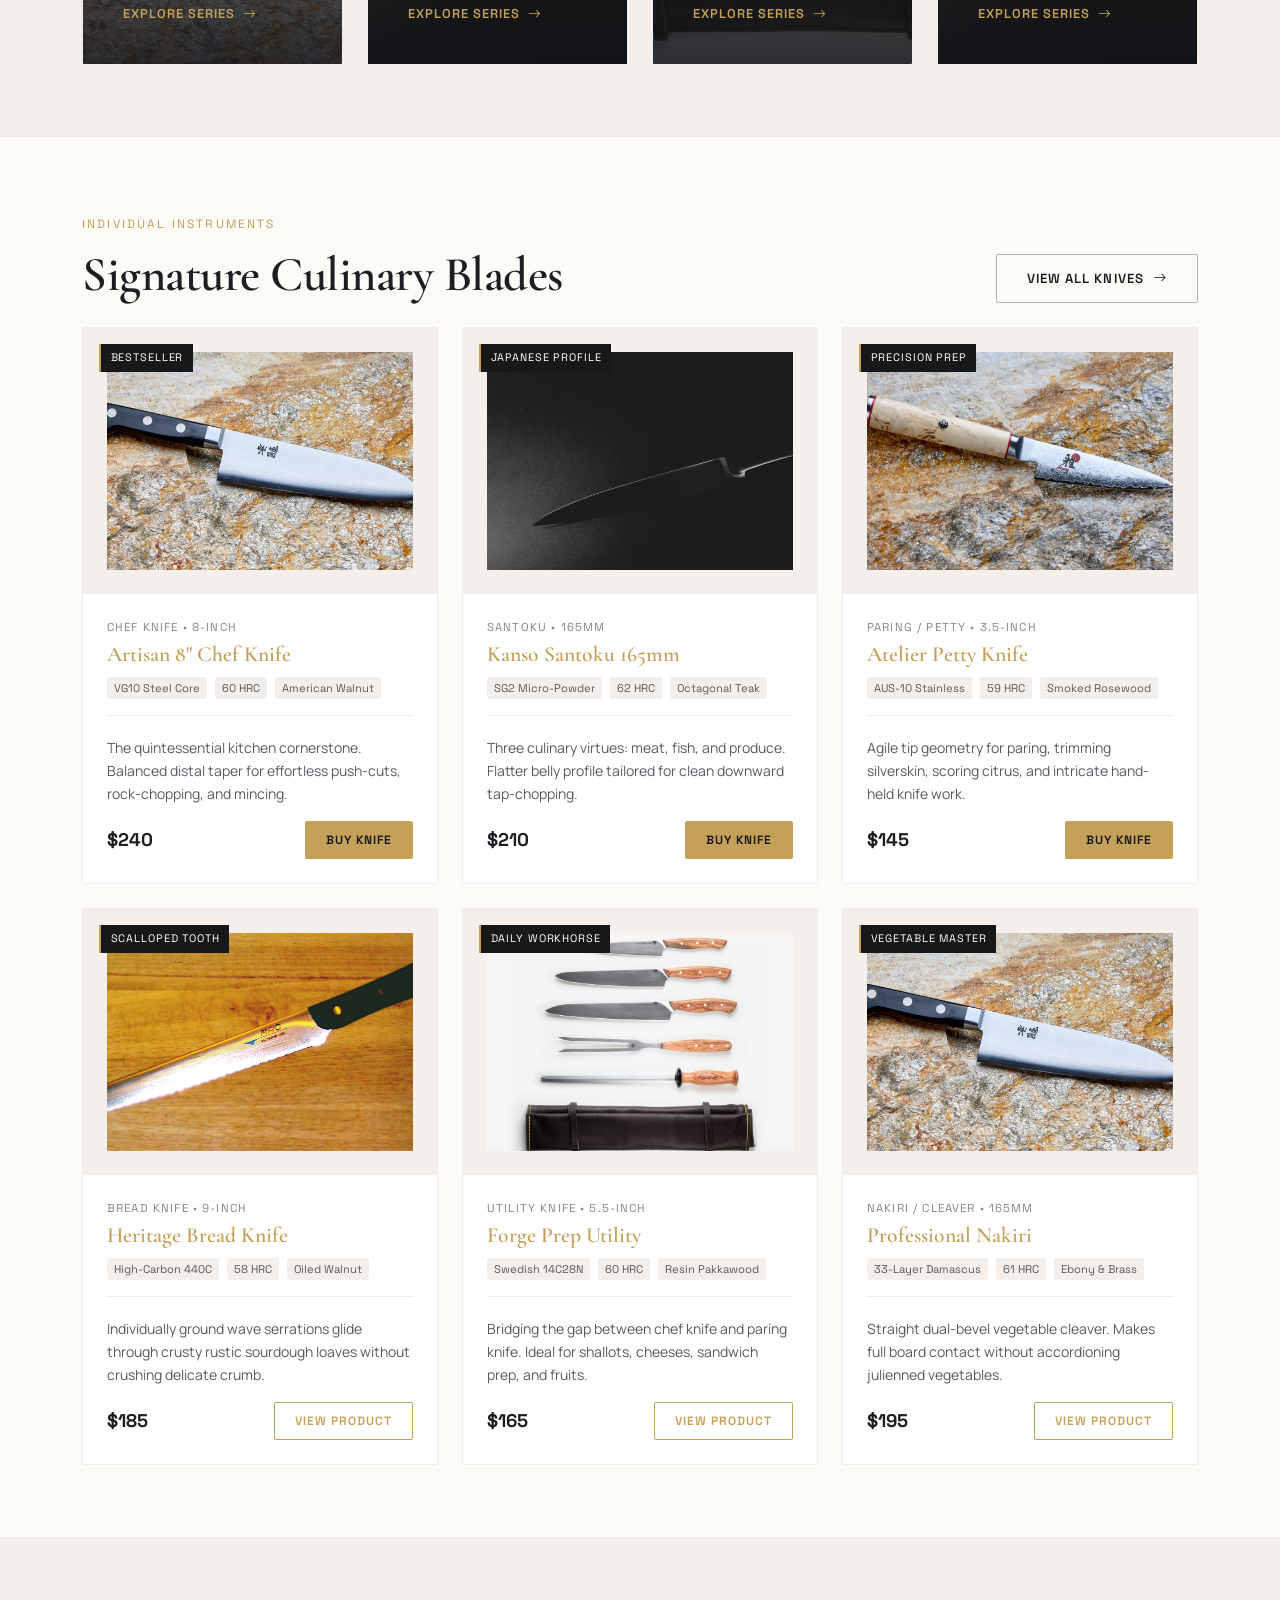
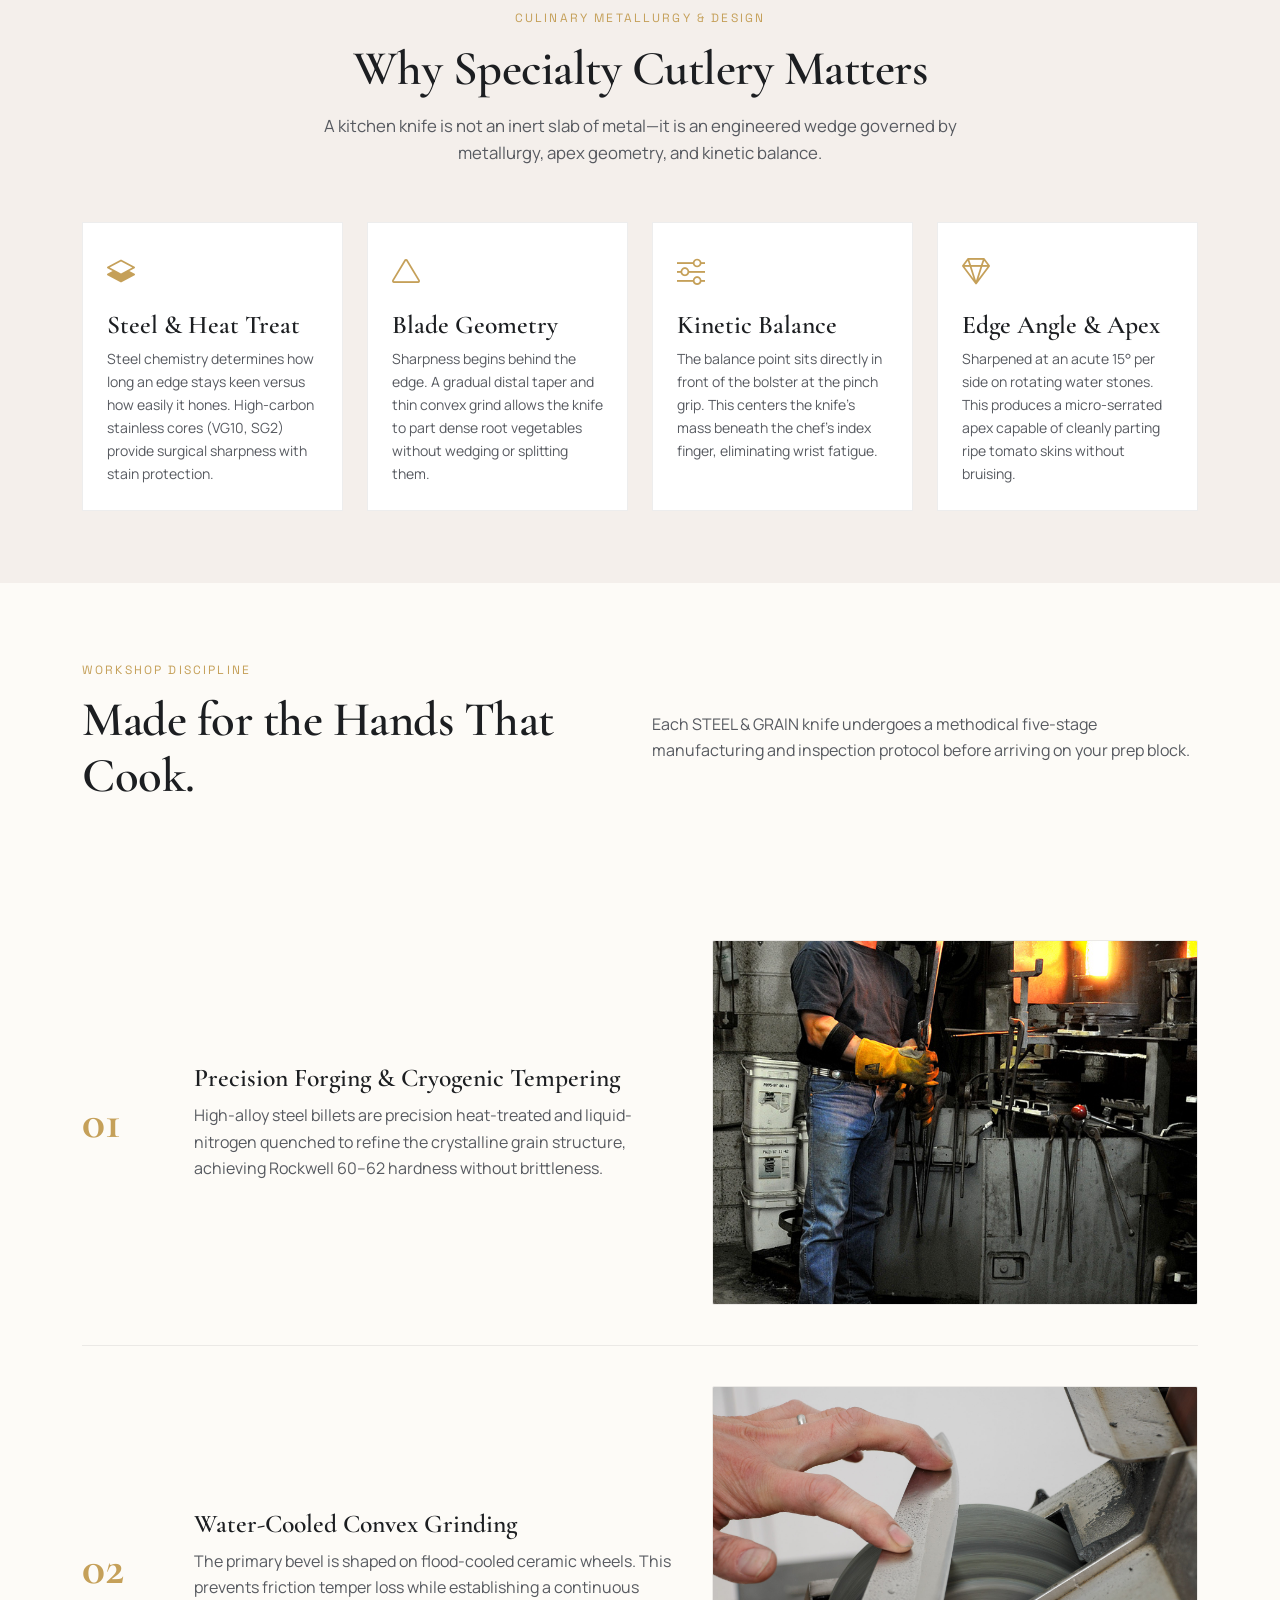
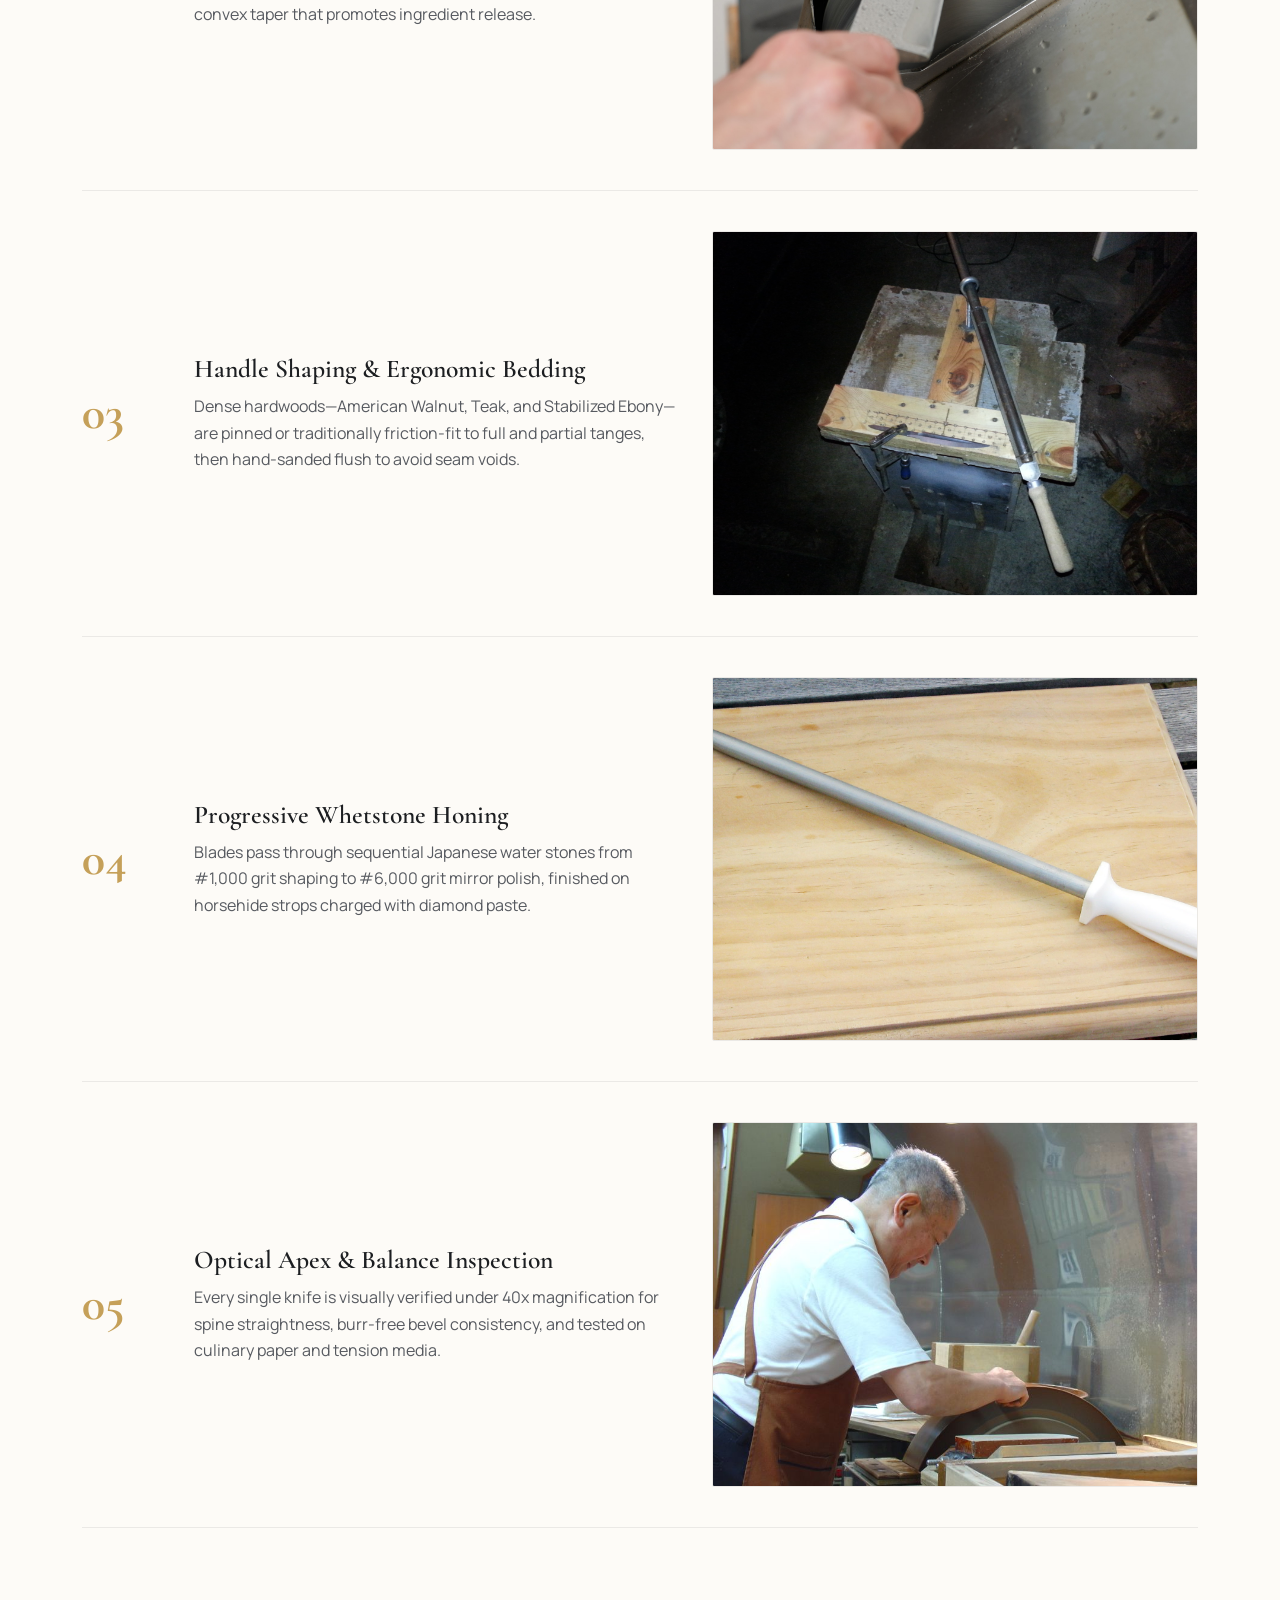
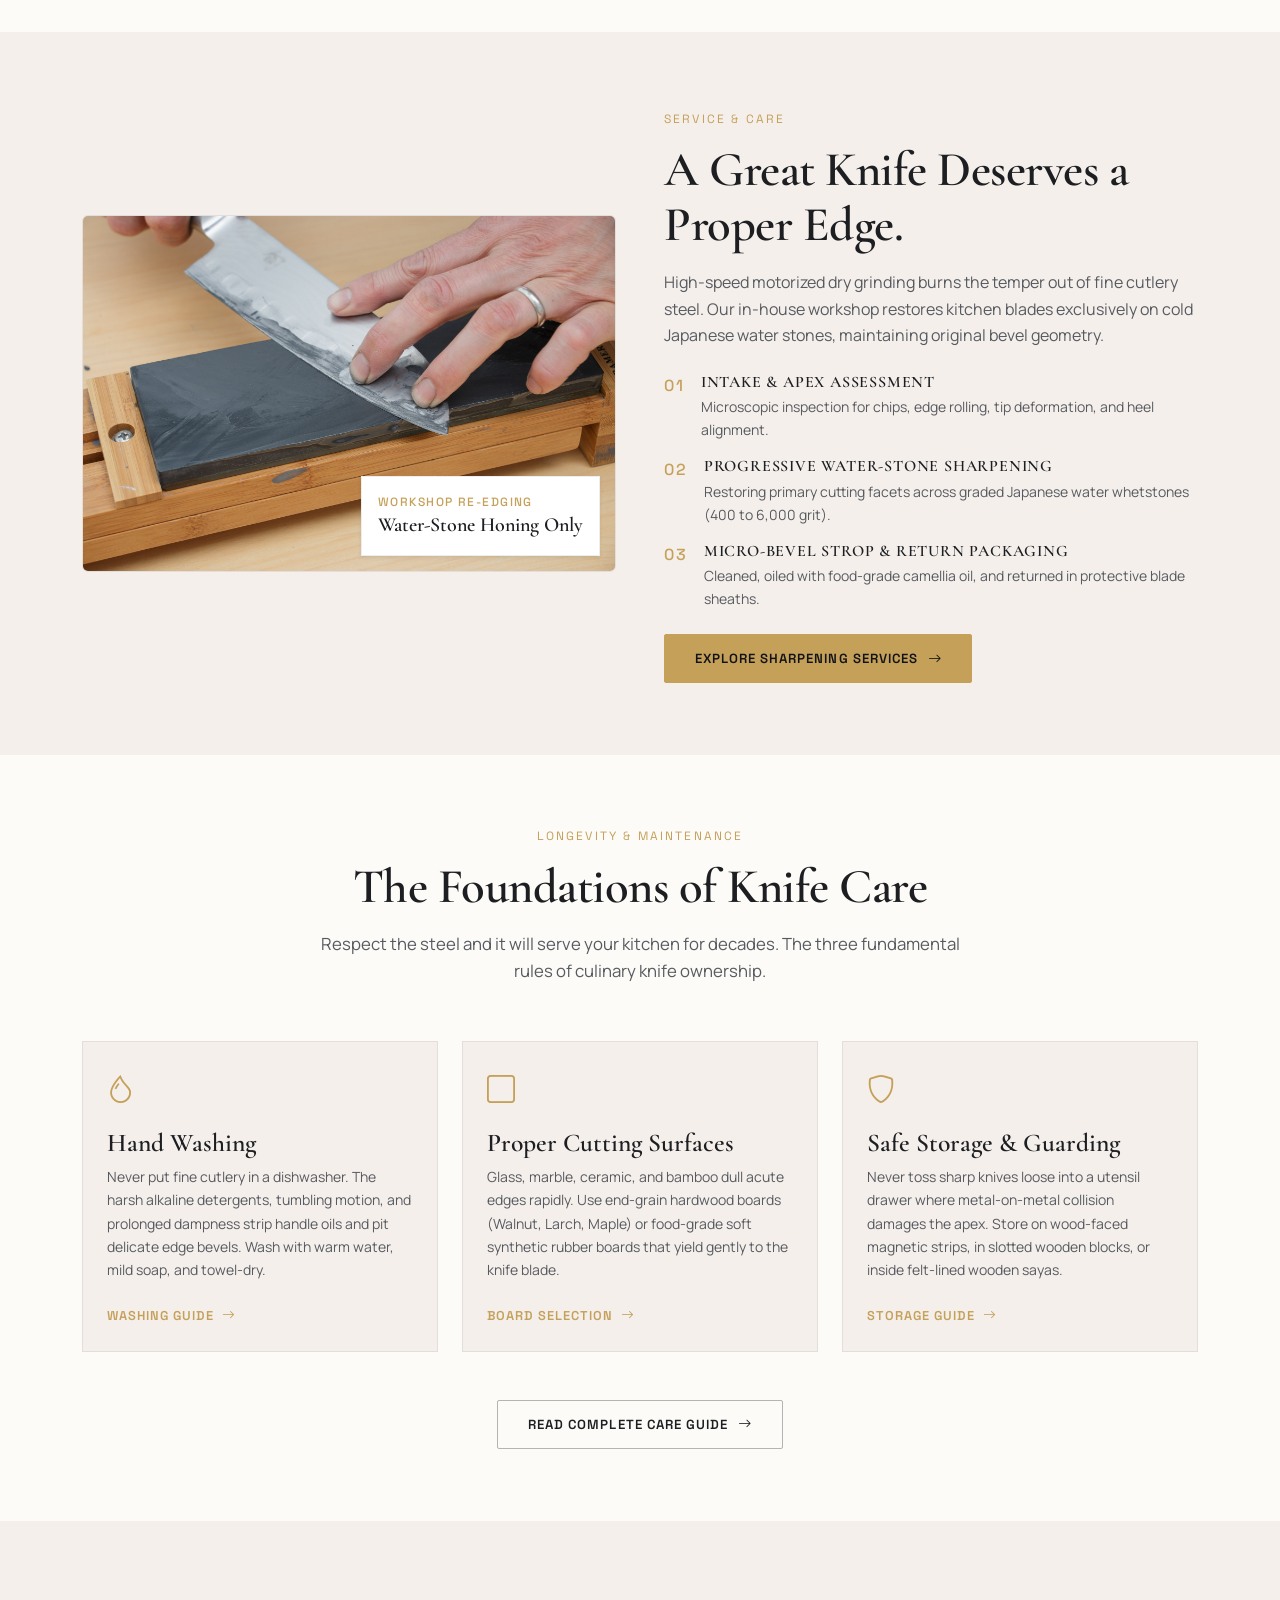
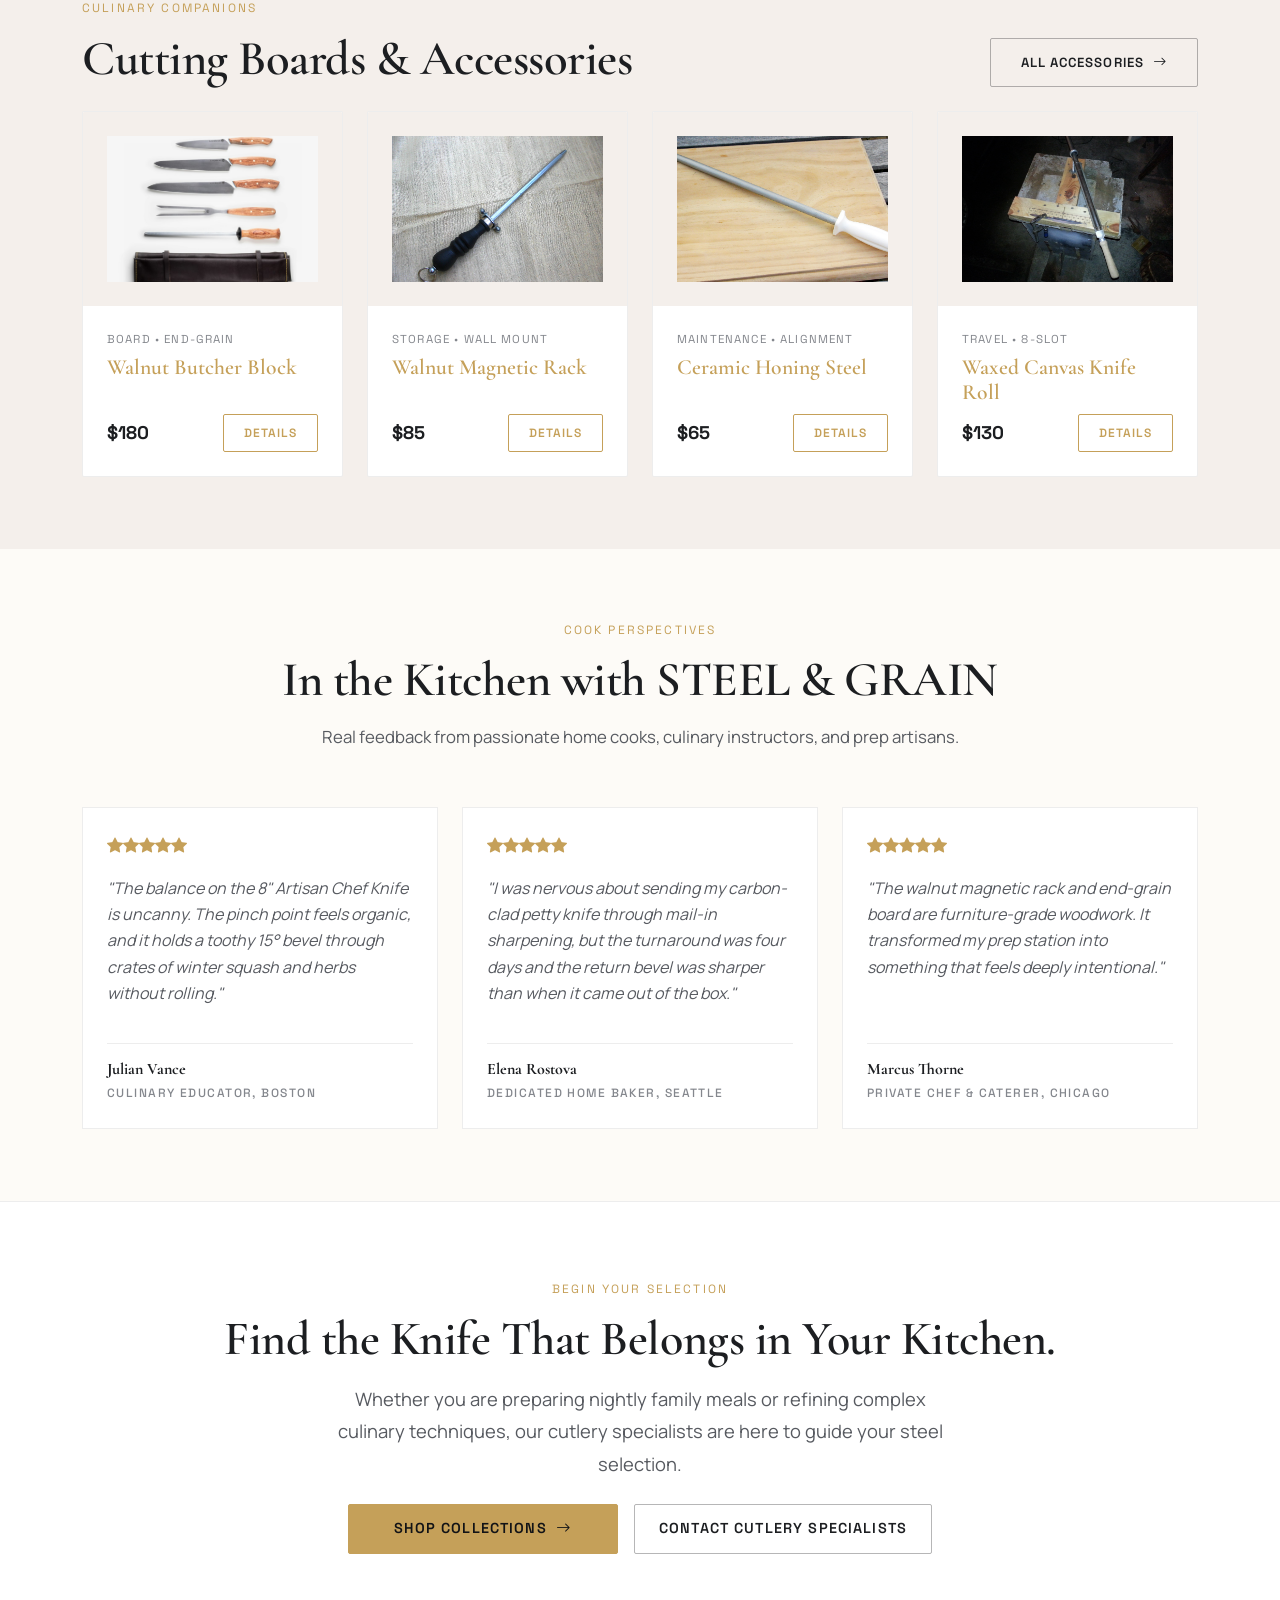
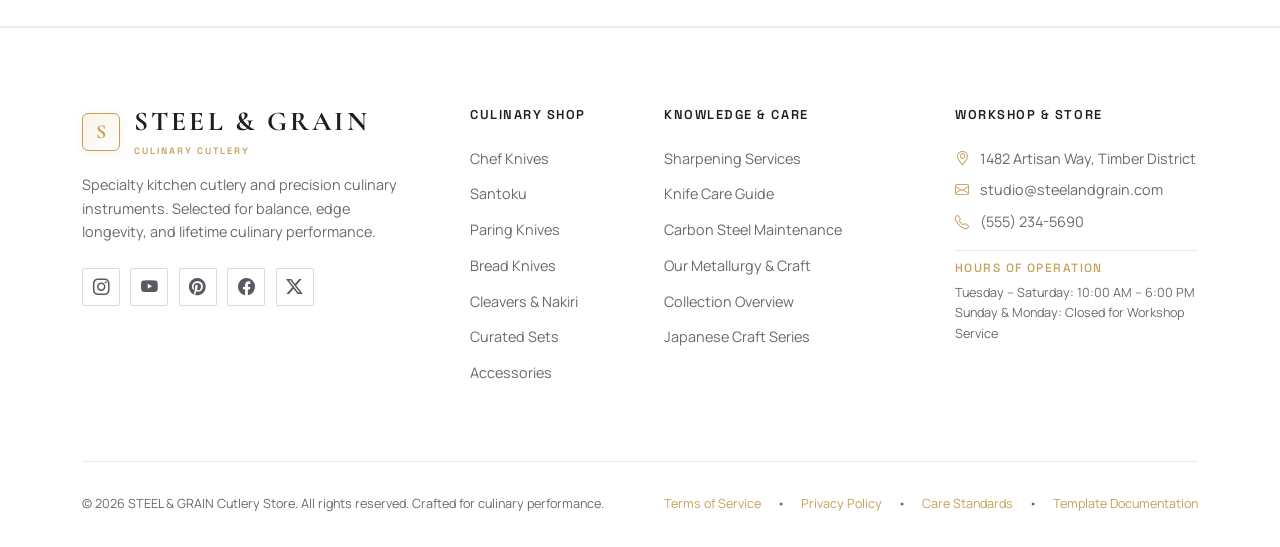
==== commit 88472275: "Your commit message" ====
--- a/index.html
+++ b/index.html
@@ -43,8 +43,8 @@
         </div>
       </a>
 
-      <!-- Desktop Navigation -->
-      <nav class="d-none d-lg-block" aria-label="Main Navigation">
+      <!-- Desktop Navigation (Switches to Hamburger at 1024px) -->
+      <nav class="d-none d-xl-block" aria-label="Main Navigation">
         <ul class="desktop-nav">
           <!-- Home Dropdown -->
           <li class="nav-item">
@@ -112,7 +112,7 @@
         </ul>
       </nav>
 
-      <!-- Actions: Theme Toggle & Shop Knives CTA -->
+      <!-- Actions: Theme Toggle, RTL & Primary CTA -->
       <div class="header-actions">
         <button type="button" class="theme-toggle-btn" id="themeToggle" aria-label="Toggle Dark/Light Mode">
           <i class="bi bi-moon-stars"></i>
@@ -120,7 +120,7 @@
         <button type="button" class="rtl-toggle-btn" id="rtlToggle" aria-label="Toggle RTL/LTR Direction">RTL</button>
 
         <a href="products.html" class="btn btn-brass d-none d-sm-inline-flex">
-          <span>Shop Knives</span>
+          <span>Shop Now</span>
           <i class="bi bi-arrow-right"></i>
         </a>
 
@@ -232,27 +232,16 @@
         </ul>
       </div>
 
-      <!-- Controls & CTA inside Menu Page -->
-      <div class="mobile-drawer-footer pt-4 border-top border-subtle">
-        <div class="drawer-controls-box mb-3 p-3 bg-subtle rounded border border-subtle">
-          <div class="d-flex align-items-center justify-content-between py-1">
-            <span class="font-mono small text-secondary">Color Theme</span>
-            <button type="button" class="theme-toggle-btn" aria-label="Toggle Dark/Light Mode">
-              <i class="bi bi-moon-stars"></i>
-            </button>
-          </div>
-          <div class="divider-fine my-2" style="margin: 0.5rem 0 !important;"></div>
-          <div class="d-flex align-items-center justify-content-between py-1">
-            <span class="font-mono small text-secondary">Layout Direction</span>
-            <button type="button" class="rtl-toggle-btn" aria-label="Toggle RTL/LTR Direction">RTL</button>
-          </div>
-        </div>
-
-        <a href="products.html" class="btn btn-brass w-100 mb-3">
-          <span>Shop Knives</span>
+      <!-- Navbar Actions inside Menu Drawer (Exact same as Navbar, not extra) -->
+      <div class="mobile-drawer-footer pt-4 border-top border-subtle d-flex align-items-center gap-2">
+        <button type="button" class="theme-toggle-btn" aria-label="Toggle Dark/Light Mode">
+          <i class="bi bi-moon-stars"></i>
+        </button>
+        <button type="button" class="rtl-toggle-btn" aria-label="Toggle RTL/LTR Direction">RTL</button>
+        <a href="products.html" class="btn btn-brass flex-grow-1">
+          <span>Shop Now</span>
           <i class="bi bi-arrow-right"></i>
         </a>
-        <p class="tech-label text-muted text-center mb-0">STEEL & GRAIN &mdash; EST. 2018</p>
       </div>
     </div>
   </div>
@@ -276,13 +265,13 @@
               Specialty kitchen knives selected for precision, balance, craftsmanship, and everyday culinary
               performance. Designed for the hands that prepare food with purpose.
             </p>
-            <div class="d-flex flex-wrap gap-3">
+            <div class="hero-cta-group d-flex flex-wrap gap-3">
               <a href="products.html" class="btn btn-brass btn-lg-custom">
-                <span>Explore Knives</span>
+                <span>Shop Now</span>
                 <i class="bi bi-arrow-right"></i>
               </a>
-              <a href="our-craft.html" class="btn btn-outline-custom btn-lg-custom">
-                <span>Discover Our Craft</span>
+              <a href="products.html?type=chef" class="btn btn-outline-custom btn-lg-custom">
+                <span>Buy Knife</span>
               </a>
             </div>
             <div class="mt-5 pt-3 border-top border-subtle d-flex gap-4">
@@ -328,9 +317,8 @@
             <div class="collection-card-lg">
               <img src="assets/images/santoku/atelier-santoku-180.jpg" alt="Japanese Craft culinary knife line">
               <div class="collection-card-overlay">
-                <span class="badge-mono text-brass mb-2">PRECISION APEX</span>
                 <h3>Japanese Craft</h3>
-                <p>Ultra-thin grinds and high-carbon powder steel engineered for pristine ingredient slicing and minimal
+                <p>Ultra-thin grinds and high-carbon powder steel engineered for pristine ingredient minimal
                   cell tearing.</p>
                 <a href="collection-details.html" class="link-arrow">Explore Series <i
                     class="bi bi-arrow-right"></i></a>
@@ -342,7 +330,6 @@
             <div class="collection-card-lg">
               <img src="assets/images/chef-knives/pro-10-chef.jpg" alt="Professional Chef cutlery series">
               <div class="collection-card-overlay">
-                <span class="badge-mono text-brass mb-2">ENDURANCE LINE</span>
                 <h3>Professional Chef</h3>
                 <p>Robust European bolsters, forgiving bevels, and balanced heft crafted for multi-hour line prep and
                   dense produce.</p>
@@ -355,8 +342,7 @@
             <div class="collection-card-lg">
               <img src="assets/images/chef-knives/kanso-6-chef.jpg" alt="Everyday Essentials cutlery">
               <div class="collection-card-overlay">
-                <span class="badge-mono text-brass mb-2">HOME MASTERY</span>
-                <h3>Everyday Essentials</h3>
+                <h3> Essentials</h3>
                 <p>Versatile, low-maintenance kitchen workhorses balanced for home cooks demanding commercial-grade
                   precision.</p>
                 <a href="collections.html" class="link-arrow">Explore Series <i class="bi bi-arrow-right"></i></a>
@@ -368,7 +354,6 @@
             <div class="collection-card-lg">
               <img src="assets/images/cleavers/heritage-cleaver.jpg" alt="Heritage Cutlery collection">
               <div class="collection-card-overlay">
-                <span class="badge-mono text-brass mb-2">HERITAGE FORGE</span>
                 <h3>Heritage Cutlery</h3>
                 <p>Traditional silhouettes shaped from hammered Damascus billets paired with oil-finished native walnut
                   handles.</p>
@@ -418,7 +403,7 @@
                 </p>
                 <div class="knife-card-footer">
                   <span class="knife-price">$240</span>
-                  <a href="product-details.html" class="btn btn-sm-custom btn-outline-brass">View Product</a>
+                  <a href="product-details.html" class="btn btn-sm-custom btn-brass">Buy Knife</a>
                 </div>
               </div>
             </div>
@@ -445,7 +430,7 @@
                 </p>
                 <div class="knife-card-footer">
                   <span class="knife-price">$210</span>
-                  <a href="product-details.html" class="btn btn-sm-custom btn-outline-brass">View Product</a>
+                  <a href="product-details.html" class="btn btn-sm-custom btn-brass">Buy Knife</a>
                 </div>
               </div>
             </div>
@@ -472,7 +457,7 @@
                 </p>
                 <div class="knife-card-footer">
                   <span class="knife-price">$145</span>
-                  <a href="product-details.html" class="btn btn-sm-custom btn-outline-brass">View Product</a>
+                  <a href="product-details.html" class="btn btn-sm-custom btn-brass">Buy Knife</a>
                 </div>
               </div>
             </div>
@@ -697,8 +682,7 @@
               </p>
             </div>
             <div class="craft-step-media">
-              <img src="assets/images/sharpening/leather-strop.jpg"
-                alt="Diamond compound leather strop polishing">
+              <img src="assets/images/sharpening/leather-strop.jpg" alt="Diamond compound leather strop polishing">
             </div>
           </div>
 
@@ -1002,7 +986,7 @@
     <!-- ==========================================================================
          FINAL CTA BANNER
          ========================================================================== -->
-    <section class="py-5 bg-card-custom border-top border-bottom border-subtle">
+    <section class="final-cta-section py-5 bg-card-custom border-top border-bottom border-subtle">
       <div class="container py-lg-4 text-center scroll-reveal">
         <span class="section-eyebrow">Begin Your Selection</span>
         <h2 class="font-display display-5 mb-3">Find the Knife That Belongs in Your Kitchen.</h2>
@@ -1010,7 +994,7 @@
           Whether you are preparing nightly family meals or refining complex culinary techniques, our cutlery
           specialists are here to guide your steel selection.
         </p>
-        <div class="d-flex flex-wrap justify-content-center gap-3">
+        <div class="above-footer-cta-group d-flex flex-wrap justify-content-center gap-3">
           <a href="collections.html" class="btn btn-brass btn-lg-custom">
             <span>Shop Collections</span>
             <i class="bi bi-arrow-right"></i>
--- a/assets/css/style.css
+++ b/assets/css/style.css
@@ -112,23 +112,28 @@
   scroll-behavior: smooth;
   -webkit-font-smoothing: antialiased;
   -moz-osx-font-smoothing: grayscale;
-  overflow-x: hidden;
+  overflow-x: clip;
   max-width: 100vw;
   width: 100%;
 }
 
 body {
   margin: 0;
-  padding: 0;
+  padding-top: var(--header-height);
   font-family: var(--font-body);
   font-size: 1rem;
   line-height: 1.65;
   color: var(--text-primary);
   background-color: var(--bg-primary);
   transition: background-color var(--transition-normal), color var(--transition-normal);
-  overflow-x: hidden;
+  overflow-x: clip;
   max-width: 100vw;
   width: 100%;
+}
+
+body.page-coming-soon,
+body:not(:has(.site-header)) {
+  padding-top: 0 !important;
 }
 
 h1, h2, h3, h4, h5, h6,
@@ -329,10 +334,10 @@
 }
 
 /* ==========================================================================
-   NAVIGATION BAR (MANDATORY NAVBAR)
+   NAVIGATION BAR (MANDATORY NAVBAR - FIXED STICKY ON SCROLL)
    ========================================================================== */
 .site-header {
-  position: sticky;
+  position: fixed;
   top: 0;
   left: 0;
   right: 0;
@@ -340,19 +345,20 @@
   height: var(--header-height);
   background-color: var(--bg-primary);
   border-bottom: 1px solid var(--border-color);
-  z-index: 1020;
+  z-index: 1030;
   transition: background-color var(--transition-normal), box-shadow var(--transition-normal), border-color var(--transition-normal);
 }
 
 .site-header.scrolled {
-  background-color: rgba(253, 251, 247, 0.94);
-  backdrop-filter: blur(12px);
-  -webkit-backdrop-filter: blur(12px);
-  box-shadow: var(--shadow-sm);
+  background-color: rgba(253, 251, 247, 0.95);
+  backdrop-filter: blur(14px);
+  -webkit-backdrop-filter: blur(14px);
+  box-shadow: 0 4px 20px rgba(0, 0, 0, 0.08);
 }
 
 [data-theme="dark"] .site-header.scrolled {
-  background-color: rgba(18, 19, 22, 0.94);
+  background-color: rgba(18, 19, 22, 0.95);
+  box-shadow: 0 4px 20px rgba(0, 0, 0, 0.4);
 }
 
 .navbar-container {
@@ -367,54 +373,70 @@
 
 /* Logo */
 .brand-logo {
-  display: flex;
-  align-items: center;
-  gap: 0.75rem;
+  display: inline-flex;
+  align-items: center;
+  gap: 0.85rem;
   text-decoration: none;
   color: var(--text-primary);
+  transition: opacity var(--transition-fast);
+}
+
+.brand-logo:hover {
+  opacity: 0.95;
+  color: var(--text-primary);
 }
 
 .brand-symbol {
-  width: 32px;
-  height: 32px;
-  border: 1px solid var(--accent-brass);
+  width: 38px;
+  height: 38px;
+  border: 1.5px solid var(--accent-brass);
+  border-radius: 6px;
   display: flex;
   align-items: center;
   justify-content: center;
   color: var(--accent-brass);
+  background: linear-gradient(135deg, rgba(197, 160, 89, 0.12) 0%, rgba(197, 160, 89, 0.02) 100%);
   font-family: var(--font-display);
   font-weight: 700;
-  font-size: 1.1rem;
-  transition: transform var(--transition-normal);
+  font-size: 1.25rem;
+  box-shadow: 0 2px 8px rgba(197, 160, 89, 0.15);
+  transition: all var(--transition-normal);
+  position: relative;
+  flex-shrink: 0;
 }
 
 .brand-logo:hover .brand-symbol {
-  transform: rotate(45deg);
-  background-color: var(--accent-brass-light);
+  transform: translateY(-1px) scale(1.04);
+  border-color: var(--accent-brass-hover);
+  background: var(--accent-brass-light);
+  box-shadow: 0 4px 14px rgba(197, 160, 89, 0.28);
 }
 
 .brand-text {
   display: flex;
   flex-direction: column;
+  justify-content: center;
 }
 
 .brand-title {
   font-family: var(--font-display);
-  font-size: 1.35rem;
+  font-size: 1.4rem;
   font-weight: 700;
-  letter-spacing: 0.08em;
+  letter-spacing: 0.12em;
   text-transform: uppercase;
-  line-height: 1;
+  line-height: 1.05;
   color: var(--text-primary);
 }
 
 .brand-sub {
   font-family: var(--font-mono);
-  font-size: 0.55rem;
-  letter-spacing: 0.2em;
+  font-size: 0.58rem;
+  font-weight: 600;
+  letter-spacing: 0.22em;
   text-transform: uppercase;
   color: var(--accent-brass);
   margin-top: 3px;
+  line-height: 1;
 }
 
 /* Desktop Navigation Menu */
@@ -536,24 +558,34 @@
   border-radius: 2px;
 }
 
-/* Header Actions (Theme Toggle & CTA) */
+/* Header Actions (Theme Toggle & CTA) - Unified Height & Radius */
 .header-actions {
   display: flex;
   align-items: center;
-  gap: 1rem;
+  gap: 0.75rem;
+}
+
+.theme-toggle-btn,
+.rtl-toggle-btn,
+.mobile-nav-toggle,
+.header-actions .btn {
+  height: 42px !important;
+  min-height: 42px !important;
+  border-radius: 6px !important;
+  box-sizing: border-box;
 }
 
 .theme-toggle-btn {
   background: transparent;
   border: 1px solid var(--border-color);
-  width: 40px;
-  height: 40px;
-  border-radius: var(--radius-sm);
-  display: flex;
+  width: 42px !important;
+  min-width: 42px !important;
+  display: inline-flex;
   align-items: center;
   justify-content: center;
   color: var(--text-primary);
   cursor: pointer;
+  padding: 0 !important;
   transition: all var(--transition-fast);
 }
 
@@ -570,18 +602,18 @@
 .rtl-toggle-btn {
   background: transparent;
   border: 1px solid var(--border-color);
-  width: 40px;
-  height: 40px;
-  border-radius: var(--radius-sm);
-  display: flex;
+  width: 42px !important;
+  min-width: 42px !important;
+  display: inline-flex;
   align-items: center;
   justify-content: center;
   color: var(--text-primary);
   font-family: var(--font-mono);
-  font-size: 0.72rem;
+  font-size: 0.75rem;
   font-weight: 700;
   letter-spacing: 0.06em;
   cursor: pointer;
+  padding: 0 !important;
   transition: all var(--transition-fast);
   user-select: none;
 }
@@ -593,20 +625,34 @@
   background-color: var(--bg-secondary);
 }
 
+.header-actions .btn {
+  padding: 0 1.25rem !important;
+  display: inline-flex;
+  align-items: center;
+  justify-content: center;
+  line-height: 42px;
+}
+
 /* Mobile Hamburger Button */
 .mobile-nav-toggle {
   display: none;
   background: transparent;
   border: 1px solid var(--border-color);
-  width: 42px;
-  height: 42px;
-  border-radius: var(--radius-sm);
+  width: 42px !important;
+  min-width: 42px !important;
   color: var(--text-primary);
   font-size: 1.35rem;
   cursor: pointer;
   align-items: center;
   justify-content: center;
+  padding: 0 !important;
   transition: all var(--transition-fast);
+}
+
+.mobile-nav-toggle:hover {
+  border-color: var(--accent-brass);
+  color: var(--accent-brass);
+  background-color: var(--bg-secondary);
 }
 
 .mobile-nav-toggle:hover {
@@ -664,18 +710,34 @@
   width: 100%;
   max-width: 100%;
   box-sizing: border-box;
-}
-
-.drawer-controls-box {
-  width: 100%;
-  max-width: 100%;
-  box-sizing: border-box;
-}
-
-.divider-fine {
-  height: 1px;
-  background-color: var(--border-color);
-  width: 100%;
+  display: flex;
+  align-items: center;
+  gap: 0.75rem;
+}
+
+.mobile-drawer-footer .theme-toggle-btn,
+.mobile-drawer-footer .rtl-toggle-btn {
+  width: 42px !important;
+  height: 42px !important;
+  min-width: 42px !important;
+  min-height: 42px !important;
+  border-radius: 6px !important;
+  display: inline-flex !important;
+  align-items: center !important;
+  justify-content: center !important;
+  flex-shrink: 0;
+}
+
+.mobile-drawer-footer .btn {
+  height: 42px !important;
+  min-height: 42px !important;
+  line-height: 42px !important;
+  border-radius: 6px !important;
+  display: inline-flex !important;
+  align-items: center !important;
+  justify-content: center !important;
+  padding: 0 1.25rem !important;
+  white-space: nowrap;
 }
 
 .mobile-nav-list {
@@ -897,16 +959,21 @@
 }
 
 /* ==========================================================================
-   EDITORIAL SECTION HEADINGS & GRIDS
+   EDITORIAL SECTION HEADINGS & CURATED LINES ALIGNMENT
    ========================================================================== */
 .section-header {
   margin-bottom: 3.5rem;
 }
 
-.section-header.text-center {
-  max-width: 720px;
+.section-header.text-center,
+.curated-lines-section .section-header {
+  max-width: 760px;
   margin-left: auto;
   margin-right: auto;
+  text-align: center;
+  display: flex;
+  flex-direction: column;
+  align-items: center;
 }
 
 .section-eyebrow {
@@ -916,16 +983,176 @@
   text-transform: uppercase;
   color: var(--accent-brass);
   margin-bottom: 0.75rem;
-  display: block;
+  display: inline-block;
+  text-align: center;
 }
 
 .section-title {
   margin-bottom: 1rem;
+  text-align: inherit;
+  width: 100%;
 }
 
 .section-subtitle {
   font-size: 1.05rem;
   color: var(--text-secondary);
+  line-height: 1.6;
+  max-width: 660px;
+  margin: 0 auto;
+  text-align: center;
+}
+
+/* ==========================================================================
+   STANDARDIZED PAGE HERO FOR INNER PAGES
+   Consistent height, responsive padding, content-matched background image
+   ========================================================================== */
+.page-hero {
+  position: relative;
+  min-height: 360px;
+  display: flex;
+  align-items: center;
+  justify-content: center;
+  background-color: var(--color-graphite);
+  color: #FFFFFF;
+  overflow: hidden;
+  padding: 5rem 1.5rem;
+  border-bottom: 1px solid var(--border-color);
+  text-align: center;
+}
+
+.page-hero-bg {
+  position: absolute;
+  top: 0;
+  left: 0;
+  width: 100%;
+  height: 100%;
+  object-fit: cover;
+  object-position: center;
+  opacity: 0.35;
+  filter: contrast(110%) brightness(0.85);
+  pointer-events: none;
+  z-index: 1;
+}
+
+.page-hero-overlay {
+  position: absolute;
+  top: 0;
+  left: 0;
+  width: 100%;
+  height: 100%;
+  background: radial-gradient(circle at center, rgba(22, 24, 26, 0.65) 0%, rgba(18, 19, 22, 0.92) 100%);
+  z-index: 2;
+  pointer-events: none;
+}
+
+.page-hero-content {
+  position: relative;
+  z-index: 3;
+  max-width: 820px;
+  margin: 0 auto;
+}
+
+.page-hero-content h1 {
+  color: #FFFFFF !important;
+  font-family: var(--font-display);
+  font-size: clamp(2.2rem, 4vw, 3.2rem);
+  font-weight: 700;
+  line-height: 1.15;
+  margin-bottom: 0.85rem;
+}
+
+.page-hero-content p.lead {
+  color: #E2E6EA !important;
+  font-size: 1.12rem;
+  line-height: 1.6;
+  max-width: 700px;
+  margin: 0 auto;
+}
+
+.page-hero-badge {
+  display: inline-flex;
+  align-items: center;
+  gap: 0.5rem;
+  padding: 0.35rem 0.85rem;
+  background: rgba(197, 160, 89, 0.15);
+  border: 1px solid rgba(197, 160, 89, 0.4);
+  color: var(--accent-brass);
+  font-family: var(--font-mono);
+  font-size: 0.72rem;
+  letter-spacing: 0.12em;
+  text-transform: uppercase;
+  border-radius: 4px;
+  margin-bottom: 1.25rem;
+}
+
+/* ==========================================================================
+   HOME 2: DISTINCT EDITORIAL ATELIER HERO
+   Full-bleed immersive dark canvas, artisanal typography, specs matrix
+   ========================================================================== */
+.hero-atelier {
+  position: relative;
+  min-height: calc(100vh - var(--header-height));
+  background-color: var(--color-graphite);
+  color: #FFFFFF;
+  padding: 5rem 0 4rem;
+  display: flex;
+  align-items: center;
+  overflow: hidden;
+  border-bottom: 1px solid rgba(255, 255, 255, 0.1);
+}
+
+.hero-atelier-bg {
+  position: absolute;
+  top: 0;
+  left: 0;
+  width: 100%;
+  height: 100%;
+  object-fit: cover;
+  opacity: 0.22;
+  filter: grayscale(40%) contrast(115%);
+  pointer-events: none;
+}
+
+.hero-atelier-overlay {
+  position: absolute;
+  top: 0;
+  left: 0;
+  width: 100%;
+  height: 100%;
+  background: linear-gradient(180deg, rgba(18, 19, 22, 0.75) 0%, rgba(18, 19, 22, 0.95) 100%);
+  pointer-events: none;
+}
+
+.hero-atelier-card {
+  background: rgba(24, 26, 30, 0.85);
+  backdrop-filter: blur(12px);
+  border: 1px solid rgba(255, 255, 255, 0.12);
+  border-radius: 8px;
+  padding: 2.25rem;
+  height: 100%;
+  transition: all var(--transition-normal);
+}
+
+.hero-atelier-card:hover {
+  border-color: var(--accent-brass);
+  transform: translateY(-3px);
+  box-shadow: 0 12px 32px rgba(0, 0, 0, 0.4);
+}
+
+.hero-atelier-visual {
+  position: relative;
+  border-radius: 8px;
+  overflow: hidden;
+  border: 1px solid rgba(255, 255, 255, 0.15);
+  box-shadow: 0 16px 40px rgba(0, 0, 0, 0.5);
+  height: 100%;
+  min-height: 440px;
+}
+
+.hero-atelier-visual img {
+  width: 100%;
+  height: 100%;
+  object-fit: cover;
 }
 
 /* Asymmetrical & Material Showcase Grids */
@@ -1710,17 +1937,18 @@
   gap: 1rem;
 }
 
-/* Back to Top Floating Button */
+/* Back to Top Floating Button - Positioned Bottom-Right */
 .back-to-top {
   position: fixed;
   bottom: 2rem;
-  left: 2rem;
+  right: 2rem;
+  left: auto;
   width: 44px;
   height: 44px;
   background-color: var(--bg-card);
   border: 1px solid var(--border-color);
   color: var(--text-primary);
-  border-radius: var(--radius-sm);
+  border-radius: 6px;
   display: flex;
   align-items: center;
   justify-content: center;
@@ -1732,6 +1960,11 @@
   z-index: 1000;
 }
 
+[dir="rtl"] .back-to-top {
+  right: auto;
+  left: 2rem;
+}
+
 .back-to-top.visible {
   opacity: 1;
   visibility: visible;
@@ -1740,7 +1973,9 @@
 .back-to-top:hover {
   background-color: var(--accent-brass);
   color: #121316;
+  border-color: var(--accent-brass);
   transform: translateY(-3px);
+  box-shadow: 0 6px 16px rgba(197, 160, 89, 0.35);
 }
 
 /* ==========================================================================
@@ -1771,21 +2006,37 @@
 }
 
 /* ==========================================================================
-   RESPONSIVE MEDIA QUERIES
+   RESPONSIVE MEDIA QUERIES (1024px & Below Hamburger Menu)
    ========================================================================== */
+@media (min-width: 1025px) {
+  .site-header nav {
+    display: block !important;
+  }
+  .desktop-nav {
+    display: flex !important;
+  }
+  .mobile-nav-toggle {
+    display: none !important;
+  }
+}
+
 @media (max-width: 1024px) {
+  .site-header nav,
   .desktop-nav {
     display: none !important;
   }
 
   .mobile-nav-toggle {
-    display: flex !important;
-  }
-
-  /* Move buttons inside menu page and hide from header in all mobile and tab views */
-  .header-actions .theme-toggle-btn,
-  .header-actions .rtl-toggle-btn,
-  .header-actions .btn {
+    display: inline-flex !important;
+  }
+
+  /* In all mobile, tab and 1024px views, NO buttons in header except hamburger menu */
+  .header-actions > *:not(.mobile-nav-toggle),
+  .site-header .theme-toggle-btn,
+  .site-header .rtl-toggle-btn,
+  .site-header .header-actions .btn,
+  .site-header .header-actions button:not(.mobile-nav-toggle),
+  .site-header .header-actions a {
     display: none !important;
   }
 
@@ -1930,6 +2181,137 @@
 }
 
 /* ==========================================================================
+   EQUAL-SIZED BUTTONS IN MOBILE VIEW
+   1. Home Page Hero Section Buttons (Equal Size)
+   2. Above Footer Section Buttons (Equal Size)
+   ========================================================================== */
+
+/* 1. Home Page Hero Section Buttons (Mobile View: Equal Size) */
+@media (max-width: 575.98px) {
+  .hero-editorial .hero-cta-group,
+  .hero-editorial .d-flex.flex-wrap.gap-3 {
+    display: flex !important;
+    flex-direction: row !important;
+    width: 100% !important;
+    max-width: 440px !important;
+    gap: 0.75rem !important;
+  }
+
+  .hero-editorial .hero-cta-group .btn,
+  .hero-editorial .d-flex.flex-wrap.gap-3 .btn {
+    flex: 1 1 0 !important;
+    width: 50% !important;
+    min-height: 48px !important;
+    height: 48px !important;
+    padding: 0 0.75rem !important;
+    display: inline-flex !important;
+    align-items: center !important;
+    justify-content: center !important;
+    text-align: center !important;
+    font-size: 0.85rem !important;
+    letter-spacing: 0.05em !important;
+    white-space: nowrap !important;
+    box-sizing: border-box !important;
+  }
+
+  /* Home 2 Hero Buttons (Stacked Equal Width & Height) */
+  .hero-atelier .hero-cta-group,
+  .hero-atelier .d-flex.flex-wrap.gap-3 {
+    display: flex !important;
+    flex-direction: column !important;
+    width: 100% !important;
+    max-width: 320px !important;
+    margin-left: auto !important;
+    margin-right: auto !important;
+    gap: 0.75rem !important;
+  }
+
+  .hero-atelier .hero-cta-group .btn,
+  .hero-atelier .d-flex.flex-wrap.gap-3 .btn {
+    width: 100% !important;
+    min-height: 48px !important;
+    height: 48px !important;
+    padding: 0 1.25rem !important;
+    display: inline-flex !important;
+    align-items: center !important;
+    justify-content: center !important;
+    text-align: center !important;
+    font-size: 0.85rem !important;
+    white-space: nowrap !important;
+    box-sizing: border-box !important;
+  }
+}
+
+@media (max-width: 350px) {
+  .hero-editorial .hero-cta-group,
+  .hero-editorial .d-flex.flex-wrap.gap-3 {
+    flex-direction: column !important;
+  }
+
+  .hero-editorial .hero-cta-group .btn,
+  .hero-editorial .d-flex.flex-wrap.gap-3 .btn {
+    width: 100% !important;
+    flex: none !important;
+  }
+}
+
+/* 2. Above Footer Section Buttons (Mobile & Desktop: Equal Size) */
+@media (max-width: 767.98px) {
+  .above-footer-cta-group,
+  .final-cta-section .d-flex.flex-wrap.gap-3 {
+    display: flex !important;
+    flex-direction: column !important;
+    width: 100% !important;
+    max-width: 320px !important;
+    margin-left: auto !important;
+    margin-right: auto !important;
+    align-items: center !important;
+    gap: 0.75rem !important;
+  }
+
+  .above-footer-cta-group .btn,
+  .final-cta-section .d-flex.flex-wrap.gap-3 .btn {
+    width: 100% !important;
+    min-height: 48px !important;
+    height: 48px !important;
+    padding: 0 1.25rem !important;
+    display: inline-flex !important;
+    align-items: center !important;
+    justify-content: center !important;
+    text-align: center !important;
+    font-size: 0.825rem !important;
+    letter-spacing: 0.06em !important;
+    white-space: nowrap !important;
+    box-sizing: border-box !important;
+  }
+}
+
+@media (min-width: 768px) {
+  .above-footer-cta-group,
+  .final-cta-section .d-flex.flex-wrap.gap-3 {
+    display: flex !important;
+    flex-direction: row !important;
+    justify-content: center !important;
+    align-items: center !important;
+    gap: 1rem !important;
+  }
+
+  .above-footer-cta-group .btn,
+  .final-cta-section .d-flex.flex-wrap.gap-3 .btn {
+    min-width: 270px !important;
+    min-height: 50px !important;
+    height: 50px !important;
+    padding: 0 1.5rem !important;
+    display: inline-flex !important;
+    align-items: center !important;
+    justify-content: center !important;
+    text-align: center !important;
+    white-space: nowrap !important;
+    box-sizing: border-box !important;
+  }
+}
+
+/* ==========================================================================
    RIGHT-TO-LEFT (RTL) LAYOUT SUPPORT
    ========================================================================== */
 [dir="rtl"] {
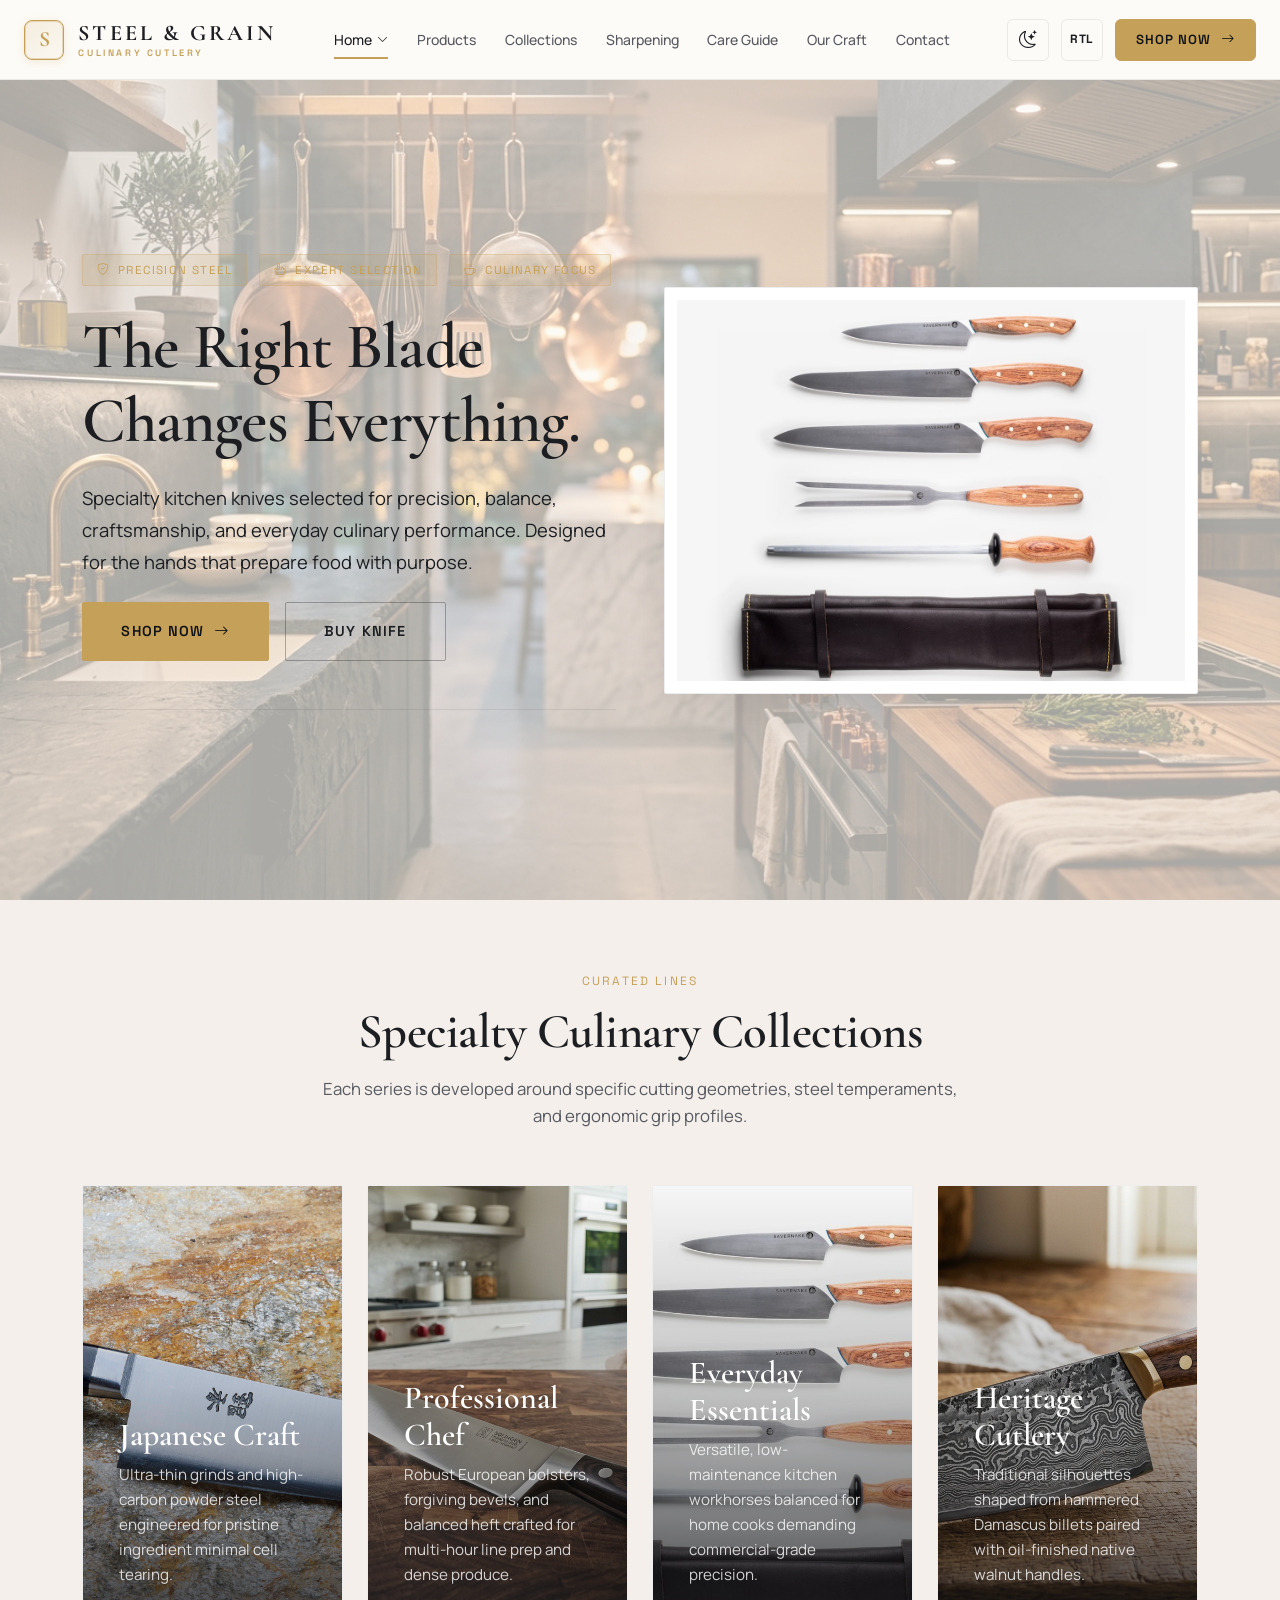
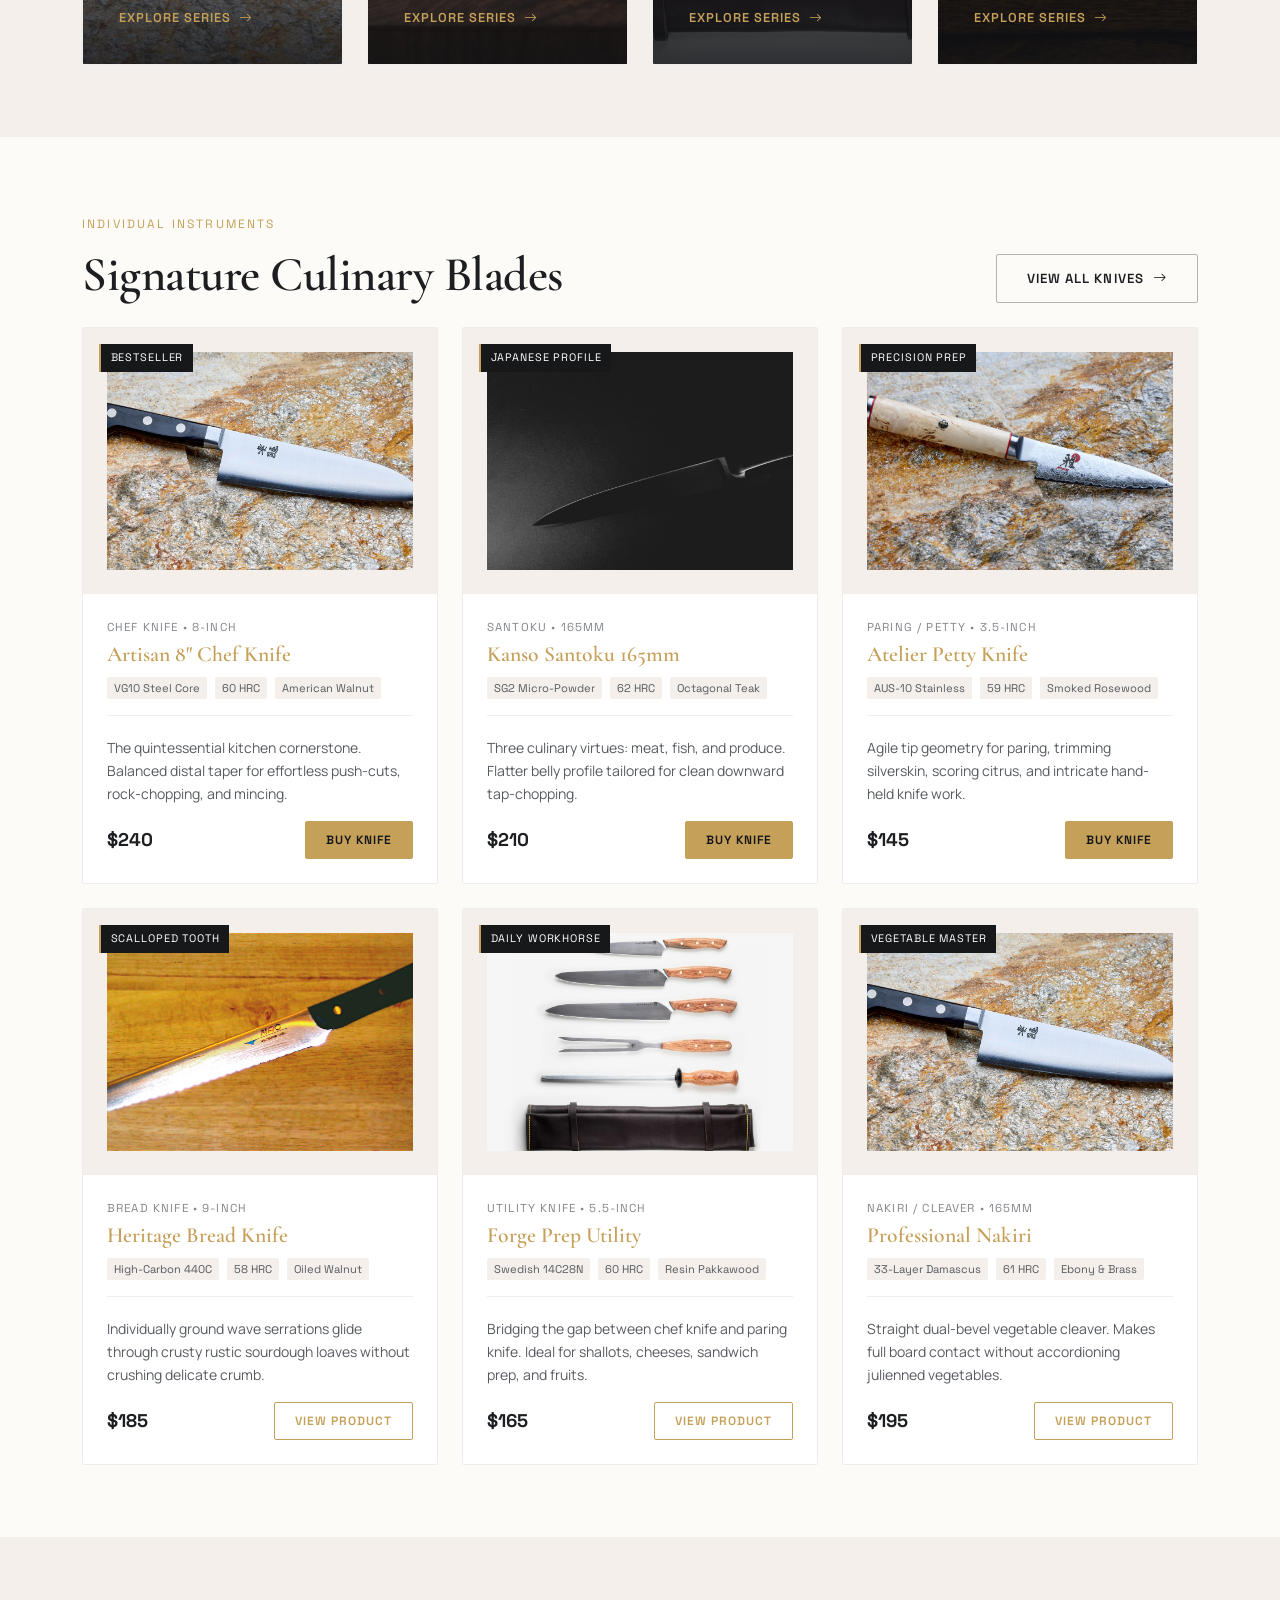
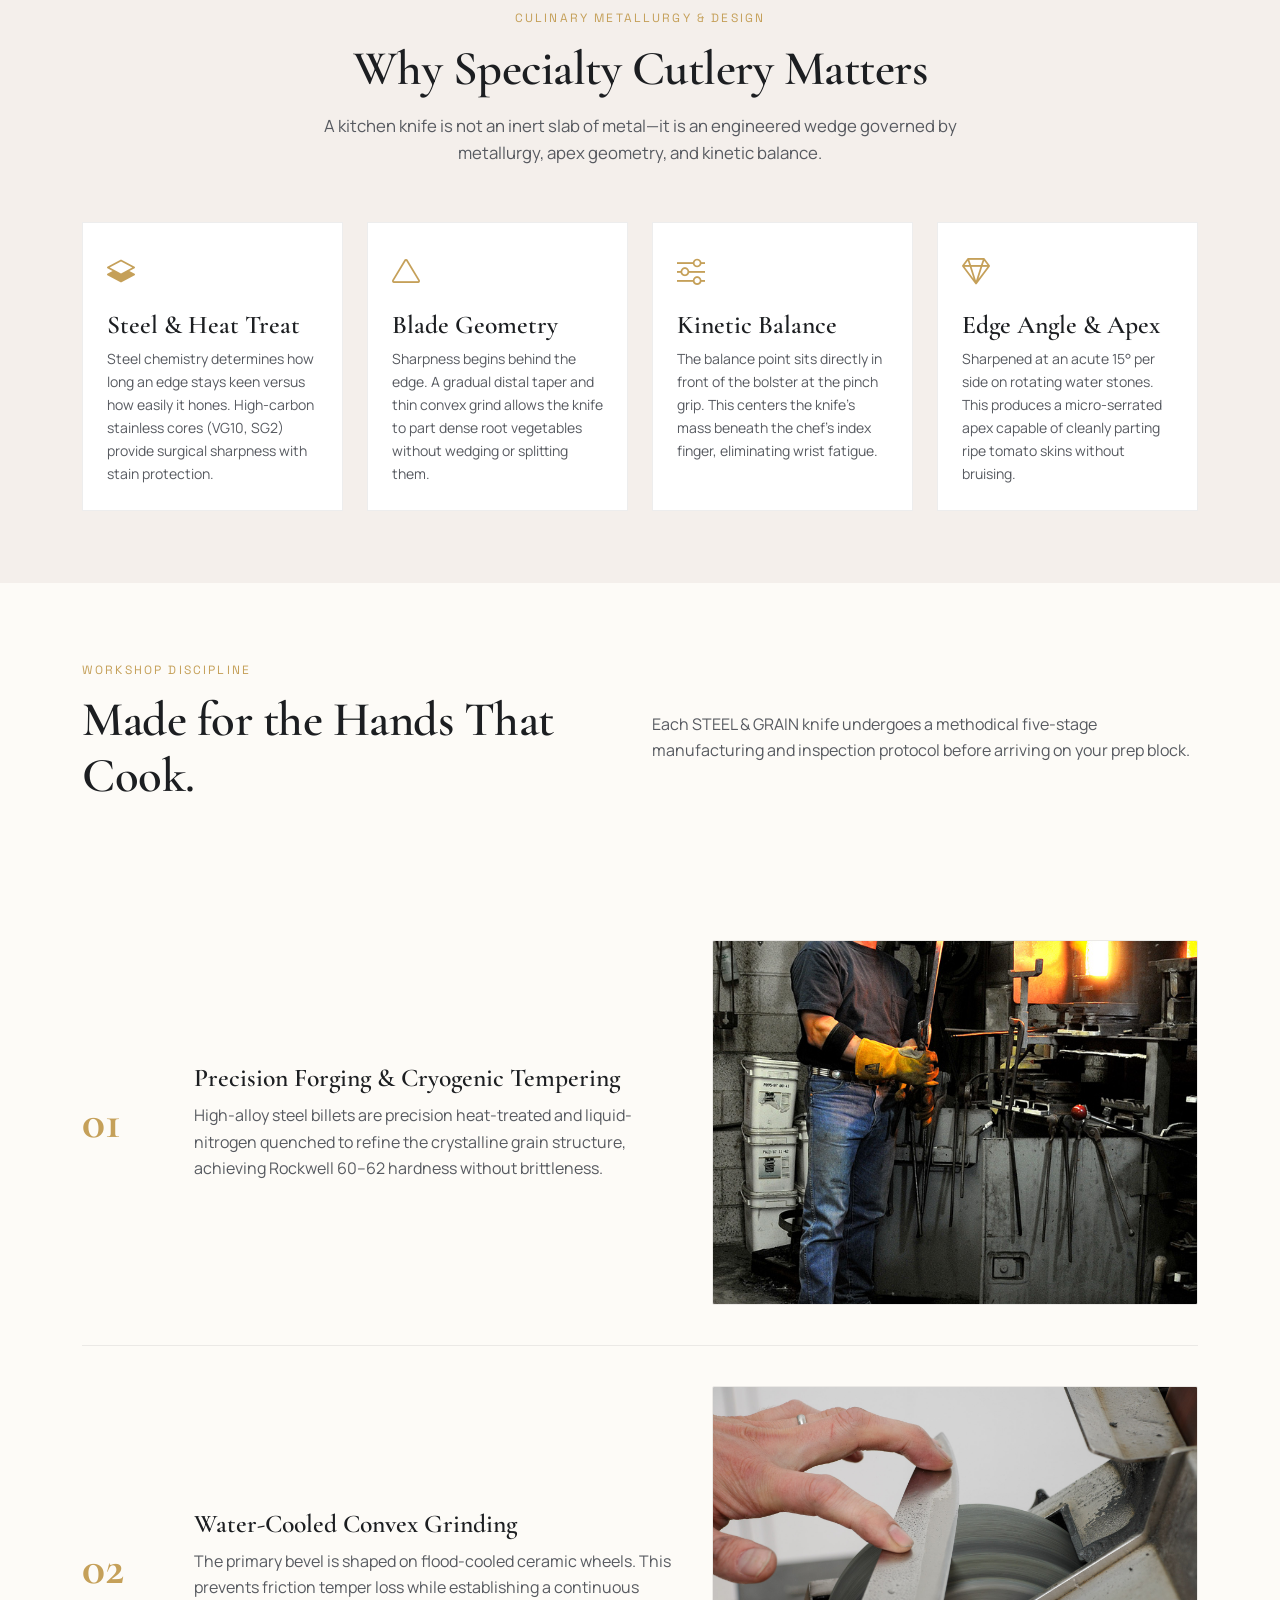
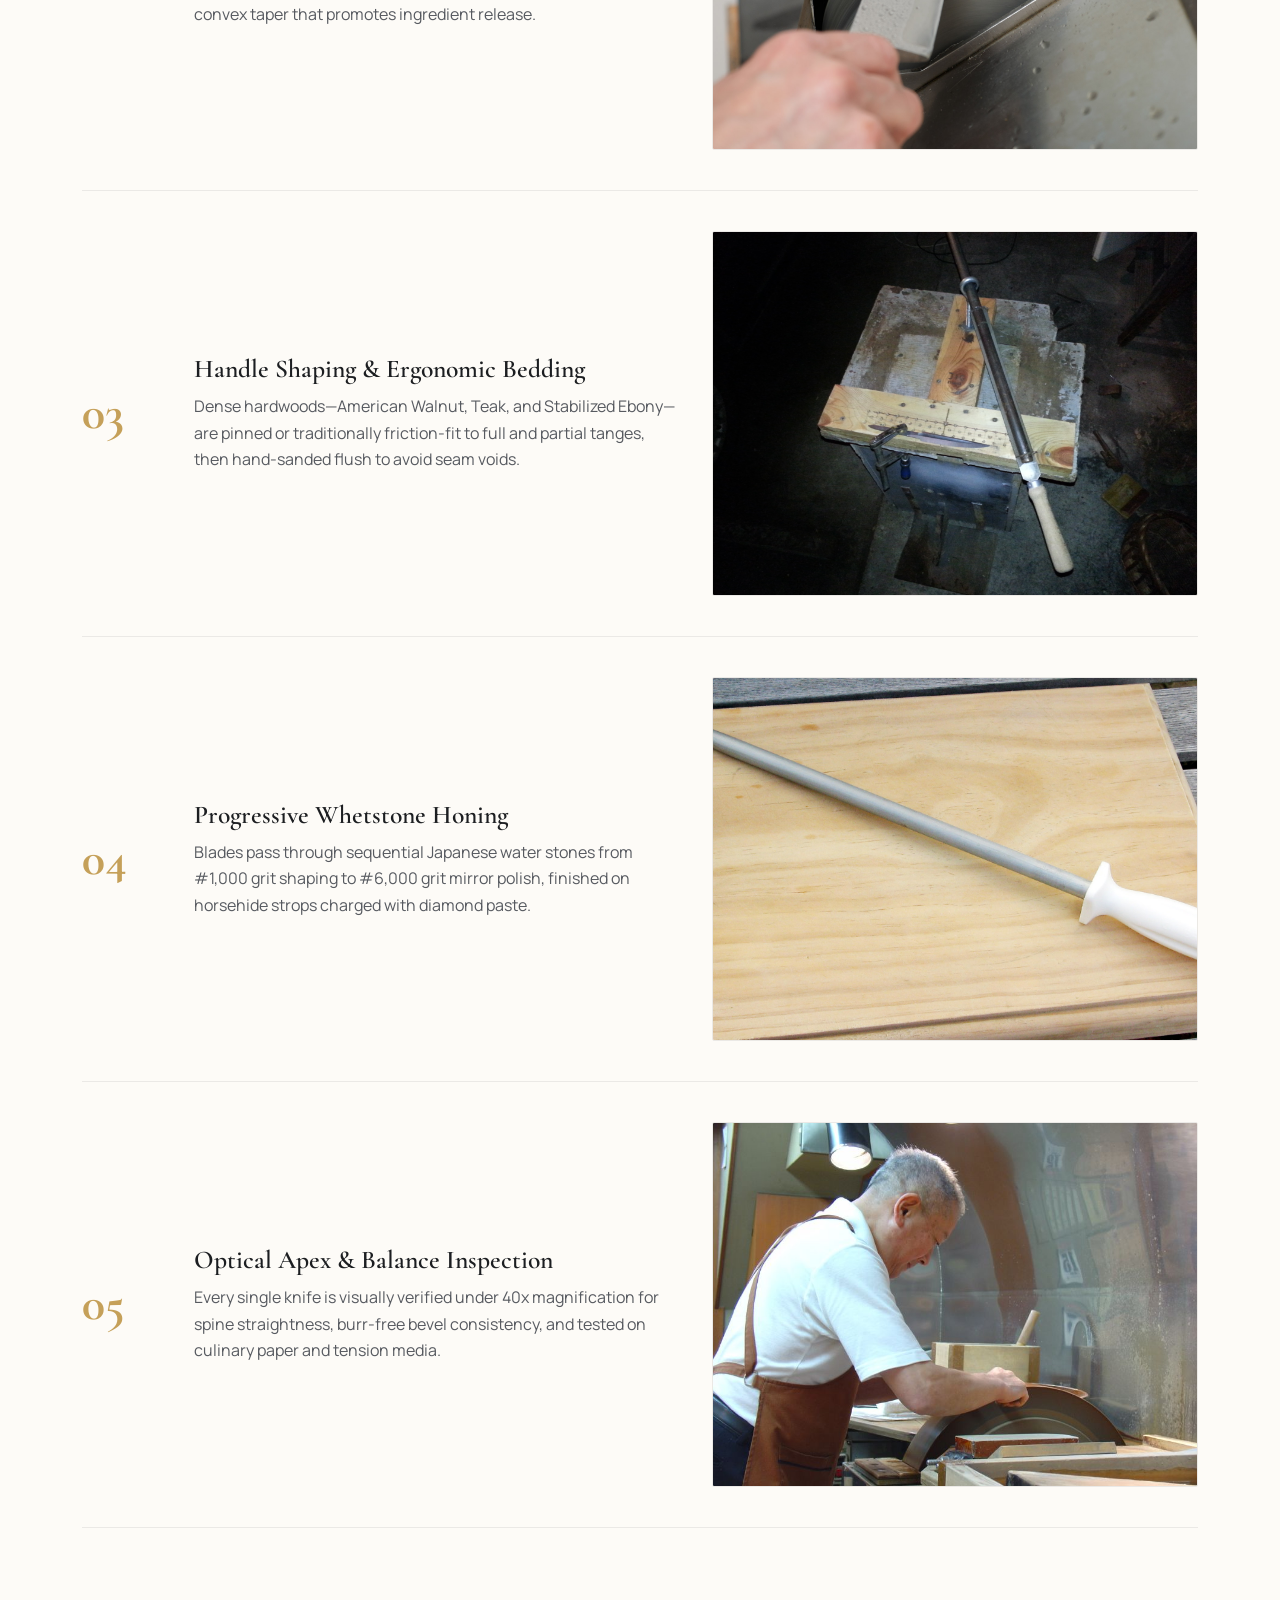
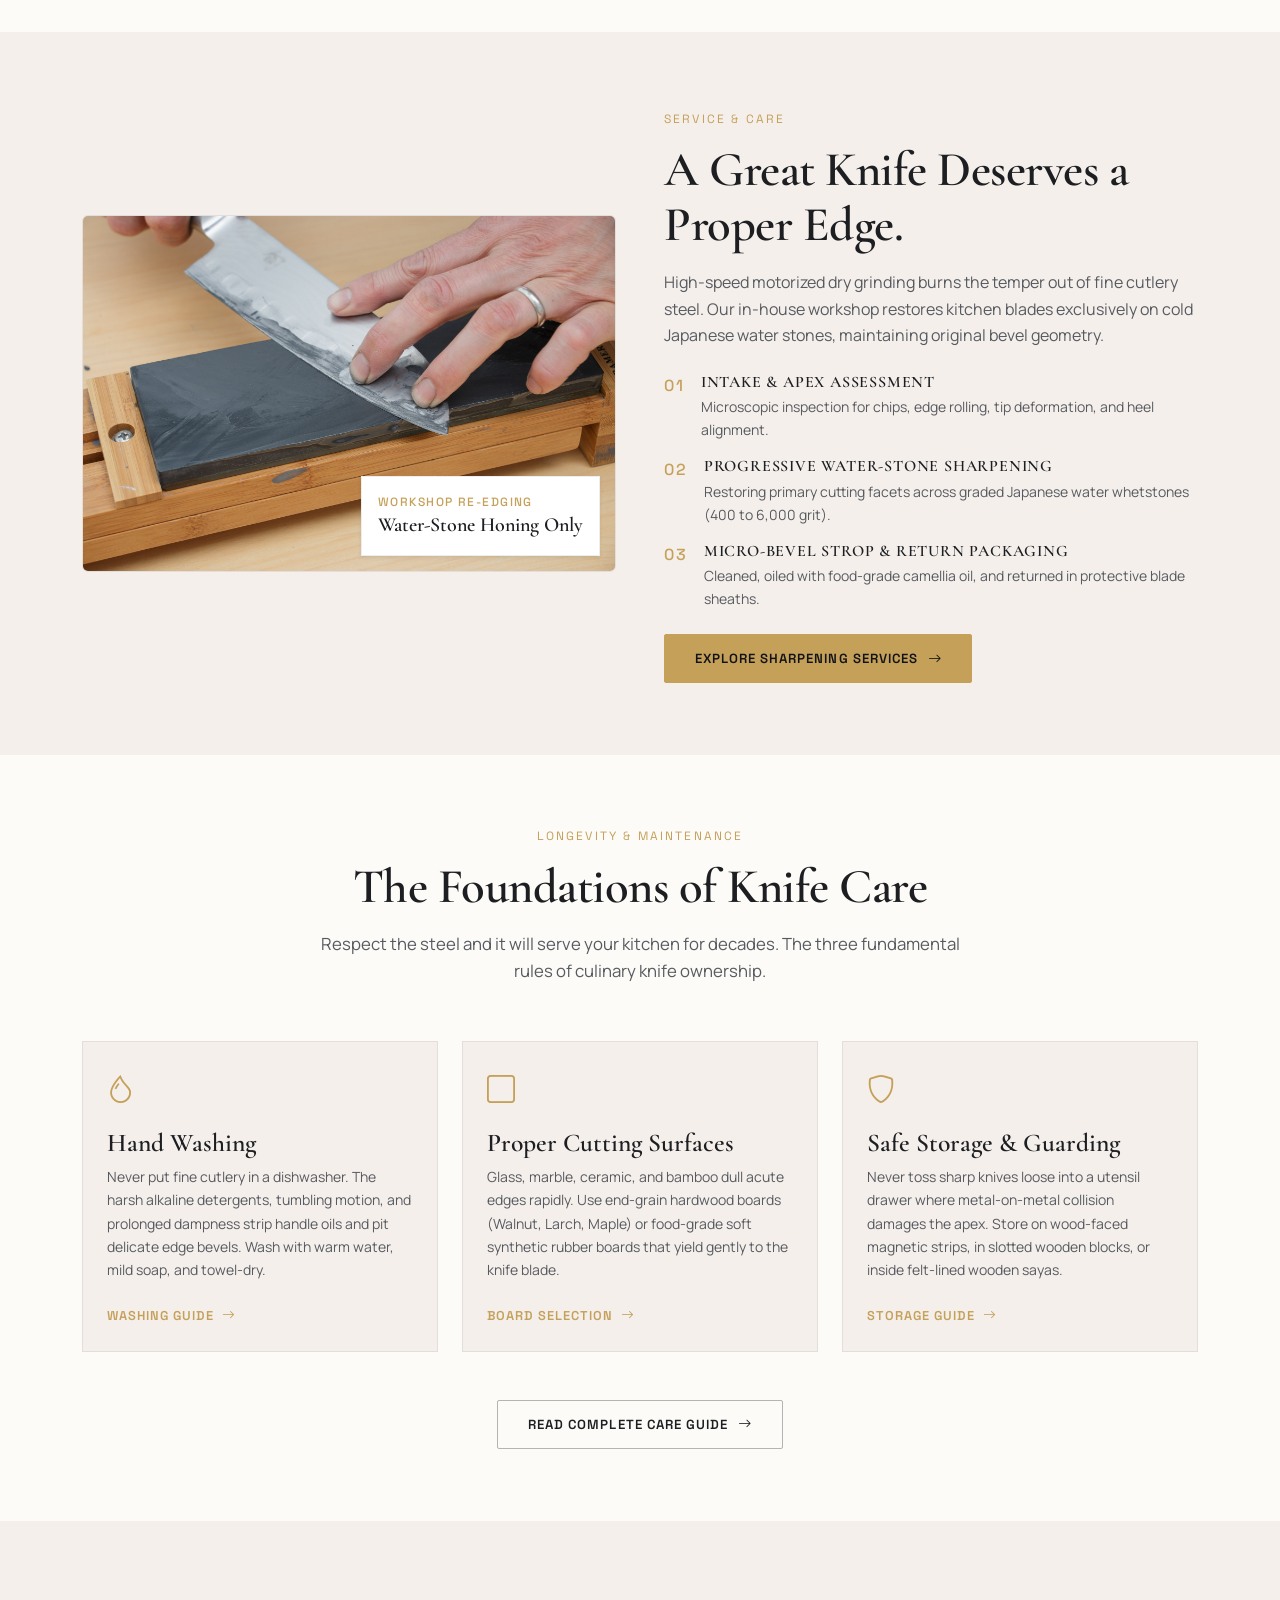
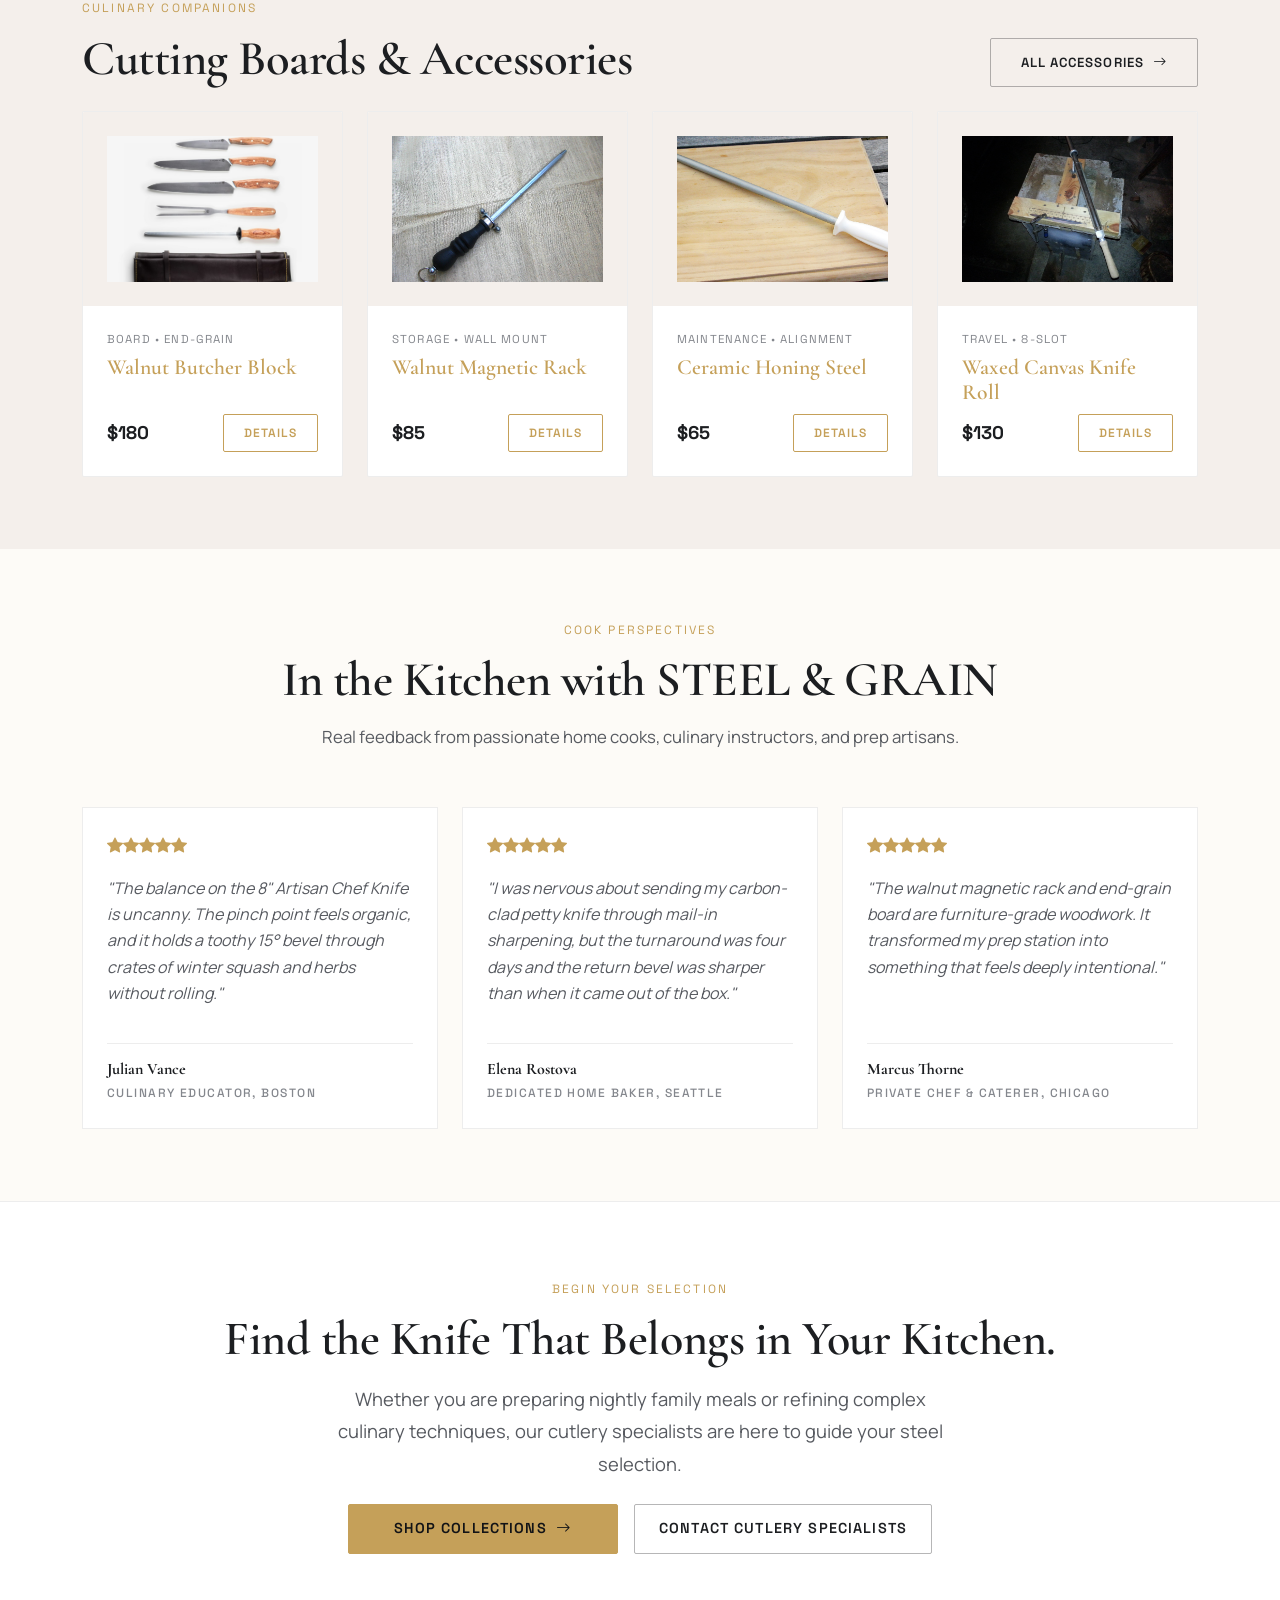
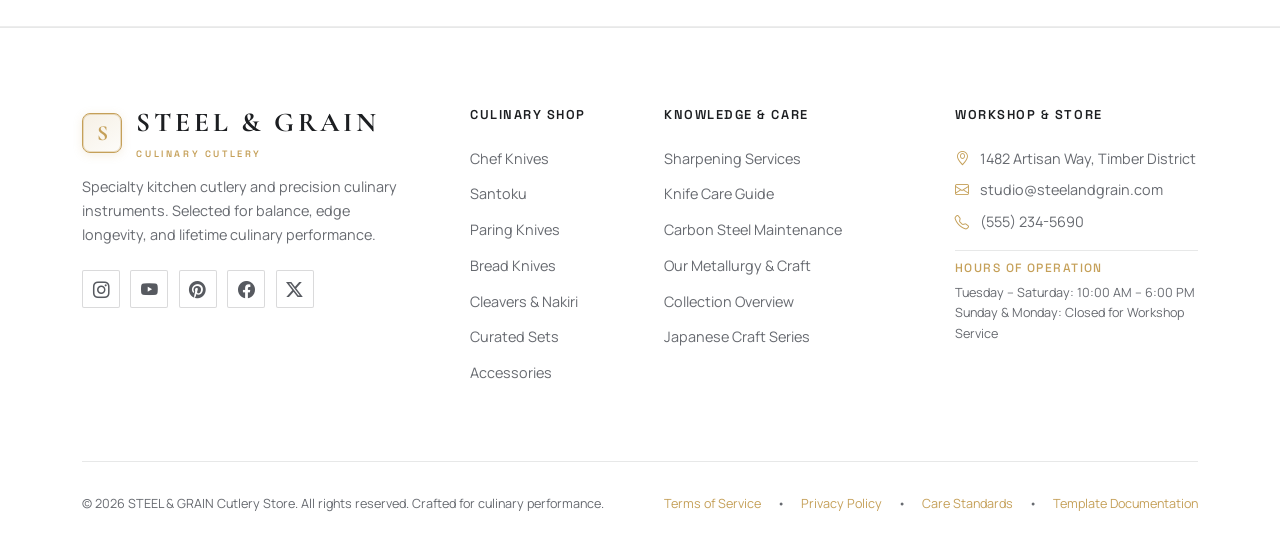
==== commit 1d45a76a: "Your commit message" ====
--- a/index.html
+++ b/index.html
@@ -63,45 +63,9 @@
             </div>
           </li>
 
-          <!-- Products Dropdown -->
+          <!-- Products -->
           <li class="nav-item">
-            <a href="products.html" class="nav-link-custom" aria-haspopup="true" aria-expanded="false">
-              Products <i class="bi bi-chevron-down"></i>
-            </a>
-            <div class="nav-dropdown dropdown-wide">
-              <a href="products.html?type=chef" class="dropdown-link">
-                <span>Chef Knives</span>
-                <span class="dropdown-tag">6" / 8" / 10"</span>
-              </a>
-              <a href="products.html?type=santoku" class="dropdown-link">
-                <span>Santoku</span>
-                <span class="dropdown-tag">165mm / 180mm</span>
-              </a>
-              <a href="products.html?type=paring" class="dropdown-link">
-                <span>Paring Knives</span>
-                <span class="dropdown-tag">3.5" / 4"</span>
-              </a>
-              <a href="products.html?type=utility" class="dropdown-link">
-                <span>Utility Knives</span>
-                <span class="dropdown-tag">Prep Blades</span>
-              </a>
-              <a href="products.html?type=bread" class="dropdown-link">
-                <span>Bread Knives</span>
-                <span class="dropdown-tag">Serrated</span>
-              </a>
-              <a href="products.html?type=cleaver" class="dropdown-link">
-                <span>Cleavers & Nakiri</span>
-                <span class="dropdown-tag">Vegetable</span>
-              </a>
-              <a href="products.html?type=sets" class="dropdown-link">
-                <span>Knife Sets</span>
-                <span class="dropdown-tag">Curated</span>
-              </a>
-              <a href="products.html?type=accessories" class="dropdown-link">
-                <span>Accessories</span>
-                <span class="dropdown-tag">Boards & Rolls</span>
-              </a>
-            </div>
+            <a href="products.html" class="nav-link-custom">Products</a>
           </li>
 
           <li class="nav-item"><a href="collections.html" class="nav-link-custom">Collections</a></li>
@@ -162,66 +126,7 @@
 
           <!-- Products -->
           <li class="mobile-nav-item">
-            <a href="#" class="mobile-nav-link mobile-dropdown-toggle">
-              <span>Products</span>
-              <i class="bi bi-chevron-down"></i>
-            </a>
-            <ul class="mobile-subnav">
-              <li>
-                <a href="products.html" class="mobile-subnav-link">
-                  <span>All Products</span>
-                  <span class="dropdown-tag">Overview</span>
-                </a>
-              </li>
-              <li>
-                <a href="products.html?type=chef" class="mobile-subnav-link">
-                  <span>Chef Knives</span>
-                  <span class="dropdown-tag">6" / 8" / 10"</span>
-                </a>
-              </li>
-              <li>
-                <a href="products.html?type=santoku" class="mobile-subnav-link">
-                  <span>Santoku</span>
-                  <span class="dropdown-tag">165mm / 180mm</span>
-                </a>
-              </li>
-              <li>
-                <a href="products.html?type=paring" class="mobile-subnav-link">
-                  <span>Paring Knives</span>
-                  <span class="dropdown-tag">3.5" / 4"</span>
-                </a>
-              </li>
-              <li>
-                <a href="products.html?type=utility" class="mobile-subnav-link">
-                  <span>Utility Knives</span>
-                  <span class="dropdown-tag">Prep Blades</span>
-                </a>
-              </li>
-              <li>
-                <a href="products.html?type=bread" class="mobile-subnav-link">
-                  <span>Bread Knives</span>
-                  <span class="dropdown-tag">Serrated</span>
-                </a>
-              </li>
-              <li>
-                <a href="products.html?type=cleaver" class="mobile-subnav-link">
-                  <span>Cleavers & Nakiri</span>
-                  <span class="dropdown-tag">Vegetable</span>
-                </a>
-              </li>
-              <li>
-                <a href="products.html?type=sets" class="mobile-subnav-link">
-                  <span>Knife Sets</span>
-                  <span class="dropdown-tag">Curated</span>
-                </a>
-              </li>
-              <li>
-                <a href="products.html?type=accessories" class="mobile-subnav-link">
-                  <span>Accessories</span>
-                  <span class="dropdown-tag">Boards & Rolls</span>
-                </a>
-              </li>
-            </ul>
+            <a href="products.html" class="mobile-nav-link">Products</a>
           </li>
 
           <li class="mobile-nav-item"><a href="collections.html" class="mobile-nav-link">Collections</a></li>
@@ -251,7 +156,7 @@
          HERO SECTION
          ========================================================================== -->
     <section class="hero-editorial">
-      <img src="assets/images/hero/hero-1.jpg" alt="Culinary chef knife on prep counter" class="hero-bg-overlay">
+      <img src="assets/images/hero/hero-home-bg.jpg" alt="Culinary chef kitchen atmosphere" class="hero-bg-overlay">
       <div class="container position-relative">
         <div class="row align-items-center g-5">
           <div class="col-lg-6 hero-fade">
@@ -276,16 +181,7 @@
             </div>
             <div class="mt-5 pt-3 border-top border-subtle d-flex gap-4">
               <div>
-                <span class="tech-label text-brass d-block">Edge Angle</span>
-                <span class="fw-bold font-mono">15&deg; Hand-Honed</span>
-              </div>
-              <div class="border-start border-subtle ps-4">
-                <span class="tech-label text-brass d-block">Hardness Rating</span>
-                <span class="fw-bold font-mono">60&ndash;62 HRC</span>
-              </div>
-              <div class="border-start border-subtle ps-4">
-                <span class="tech-label text-brass d-block">Origin Selection</span>
-                <span class="fw-bold font-mono">Japan & Europe</span>
+
               </div>
             </div>
           </div>
@@ -342,7 +238,7 @@
             <div class="collection-card-lg">
               <img src="assets/images/chef-knives/kanso-6-chef.jpg" alt="Everyday Essentials cutlery">
               <div class="collection-card-overlay">
-                <h3> Essentials</h3>
+                <h3>Everyday Essentials</h3>
                 <p>Versatile, low-maintenance kitchen workhorses balanced for home cooks demanding commercial-grade
                   precision.</p>
                 <a href="collections.html" class="link-arrow">Explore Series <i class="bi bi-arrow-right"></i></a>
--- a/assets/css/style.css
+++ b/assets/css/style.css
@@ -375,10 +375,10 @@
 .brand-logo {
   display: inline-flex;
   align-items: center;
-  gap: 0.85rem;
+  gap: 0.9rem;
   text-decoration: none;
   color: var(--text-primary);
-  transition: opacity var(--transition-fast);
+  transition: all var(--transition-fast);
 }
 
 .brand-logo:hover {
@@ -387,56 +387,66 @@
 }
 
 .brand-symbol {
-  width: 38px;
-  height: 38px;
+  width: 40px;
+  height: 40px;
   border: 1.5px solid var(--accent-brass);
-  border-radius: 6px;
+  border-radius: 8px;
   display: flex;
   align-items: center;
   justify-content: center;
   color: var(--accent-brass);
-  background: linear-gradient(135deg, rgba(197, 160, 89, 0.12) 0%, rgba(197, 160, 89, 0.02) 100%);
+  background: linear-gradient(145deg, rgba(197, 160, 89, 0.16) 0%, rgba(197, 160, 89, 0.03) 100%);
   font-family: var(--font-display);
   font-weight: 700;
-  font-size: 1.25rem;
-  box-shadow: 0 2px 8px rgba(197, 160, 89, 0.15);
+  font-size: 1.35rem;
+  line-height: 1;
+  box-shadow: inset 0 0 0 1px rgba(197, 160, 89, 0.35), 0 2px 10px rgba(197, 160, 89, 0.18);
   transition: all var(--transition-normal);
   position: relative;
   flex-shrink: 0;
+  text-align: center;
+}
+
+[data-theme="dark"] .brand-symbol {
+  background: linear-gradient(145deg, rgba(212, 178, 111, 0.22) 0%, rgba(24, 26, 30, 0.8) 100%);
+  box-shadow: inset 0 0 0 1px rgba(212, 178, 111, 0.4), 0 2px 12px rgba(0, 0, 0, 0.5);
 }
 
 .brand-logo:hover .brand-symbol {
-  transform: translateY(-1px) scale(1.04);
+  transform: translateY(-2px);
   border-color: var(--accent-brass-hover);
-  background: var(--accent-brass-light);
-  box-shadow: 0 4px 14px rgba(197, 160, 89, 0.28);
+  box-shadow: inset 0 0 0 1px var(--accent-brass), 0 4px 16px rgba(197, 160, 89, 0.35);
 }
 
 .brand-text {
   display: flex;
   flex-direction: column;
   justify-content: center;
+  line-height: 1;
 }
 
 .brand-title {
   font-family: var(--font-display);
-  font-size: 1.4rem;
+  font-size: 1.38rem;
   font-weight: 700;
-  letter-spacing: 0.12em;
+  letter-spacing: 0.14em;
   text-transform: uppercase;
-  line-height: 1.05;
+  line-height: 1.1;
   color: var(--text-primary);
+  margin: 0;
+  white-space: nowrap;
 }
 
 .brand-sub {
   font-family: var(--font-mono);
   font-size: 0.58rem;
   font-weight: 600;
-  letter-spacing: 0.22em;
+  letter-spacing: 0.28em;
   text-transform: uppercase;
   color: var(--accent-brass);
-  margin-top: 3px;
+  margin-top: 4px;
   line-height: 1;
+  white-space: nowrap;
 }
 
 /* Desktop Navigation Menu */
@@ -852,9 +862,14 @@
   width: 100%;
   height: 100%;
   object-fit: cover;
-  opacity: 0.12;
-  filter: grayscale(80%) contrast(110%);
+  opacity: 0.32;
+  filter: contrast(108%) brightness(0.98);
   pointer-events: none;
+}
+
+[data-theme="dark"] .hero-bg-overlay {
+  opacity: 0.40;
+  filter: contrast(112%) brightness(0.92);
 }
 
 .hero-indicators {
@@ -1028,8 +1043,8 @@
   height: 100%;
   object-fit: cover;
   object-position: center;
-  opacity: 0.35;
-  filter: contrast(110%) brightness(0.85);
+  opacity: 0.72;
+  filter: contrast(110%) brightness(0.95);
   pointer-events: none;
   z-index: 1;
 }
@@ -1040,7 +1055,8 @@
   left: 0;
   width: 100%;
   height: 100%;
-  background: radial-gradient(circle at center, rgba(22, 24, 26, 0.65) 0%, rgba(18, 19, 22, 0.92) 100%);
+  background: linear-gradient(180deg, rgba(16, 18, 20, 0.42) 0%, rgba(16, 18, 20, 0.68) 100%),
+              radial-gradient(circle at center, rgba(16, 18, 20, 0.25) 0%, rgba(16, 18, 20, 0.65) 100%);
   z-index: 2;
   pointer-events: none;
 }
@@ -1059,14 +1075,16 @@
   font-weight: 700;
   line-height: 1.15;
   margin-bottom: 0.85rem;
+  text-shadow: 0 2px 14px rgba(0, 0, 0, 0.65);
 }
 
 .page-hero-content p.lead {
-  color: #E2E6EA !important;
+  color: #F0F2F5 !important;
   font-size: 1.12rem;
   line-height: 1.6;
   max-width: 700px;
   margin: 0 auto;
+  text-shadow: 0 1px 8px rgba(0, 0, 0, 0.6);
 }
 
 .page-hero-badge {
@@ -1108,8 +1126,8 @@
   width: 100%;
   height: 100%;
   object-fit: cover;
-  opacity: 0.22;
-  filter: grayscale(40%) contrast(115%);
+  opacity: 0.65;
+  filter: contrast(115%) brightness(0.95);
   pointer-events: none;
 }
 
@@ -1119,7 +1137,7 @@
   left: 0;
   width: 100%;
   height: 100%;
-  background: linear-gradient(180deg, rgba(18, 19, 22, 0.75) 0%, rgba(18, 19, 22, 0.95) 100%);
+  background: linear-gradient(180deg, rgba(18, 19, 22, 0.48) 0%, rgba(18, 19, 22, 0.75) 100%);
   pointer-events: none;
 }
 
@@ -1312,11 +1330,11 @@
 .collection-card-overlay {
   position: absolute;
   inset: 0;
-  background: linear-gradient(180deg, rgba(0, 0, 0, 0.1) 0%, rgba(18, 19, 22, 0.88) 100%);
+  background: linear-gradient(180deg, rgba(0, 0, 0, 0) 0%, rgba(18, 19, 22, 0.22) 42%, rgba(18, 19, 22, 0.88) 100%);
   display: flex;
   flex-direction: column;
   justify-content: flex-end;
-  padding: 2.5rem;
+  padding: 2.25rem;
   color: #FFFFFF;
 }
 
@@ -1937,22 +1955,23 @@
   gap: 1rem;
 }
 
-/* Back to Top Floating Button - Positioned Bottom-Right */
+/* Back to Top Floating Button - Positioned Bottom-Right with High Contrast */
 .back-to-top {
   position: fixed;
   bottom: 2rem;
   right: 2rem;
   left: auto;
-  width: 44px;
-  height: 44px;
-  background-color: var(--bg-card);
-  border: 1px solid var(--border-color);
-  color: var(--text-primary);
-  border-radius: 6px;
+  width: 48px;
+  height: 48px;
+  background-color: #16181A;
+  border: 2px solid var(--accent-brass);
+  color: var(--accent-brass);
+  font-size: 1.15rem;
+  border-radius: 50%;
   display: flex;
   align-items: center;
   justify-content: center;
-  box-shadow: var(--shadow-md);
+  box-shadow: 0 6px 20px rgba(0, 0, 0, 0.4), 0 0 0 1px rgba(197, 160, 89, 0.25);
   cursor: pointer;
   opacity: 0;
   visibility: hidden;
@@ -1960,6 +1979,13 @@
   z-index: 1000;
 }
 
+[data-theme="dark"] .back-to-top {
+  background-color: var(--accent-brass);
+  border-color: #E2C282;
+  color: #121316;
+  box-shadow: 0 6px 22px rgba(197, 160, 89, 0.45);
+}
+
 [dir="rtl"] .back-to-top {
   right: auto;
   left: 2rem;
@@ -1974,8 +2000,15 @@
   background-color: var(--accent-brass);
   color: #121316;
   border-color: var(--accent-brass);
-  transform: translateY(-3px);
-  box-shadow: 0 6px 16px rgba(197, 160, 89, 0.35);
+  transform: translateY(-4px) scale(1.08);
+  box-shadow: 0 10px 26px rgba(197, 160, 89, 0.55);
+}
+
+[data-theme="dark"] .back-to-top:hover {
+  background-color: #FFFFFF;
+  border-color: #FFFFFF;
+  color: #121316;
+  box-shadow: 0 10px 24px rgba(255, 255, 255, 0.45);
 }
 
 /* ==========================================================================
